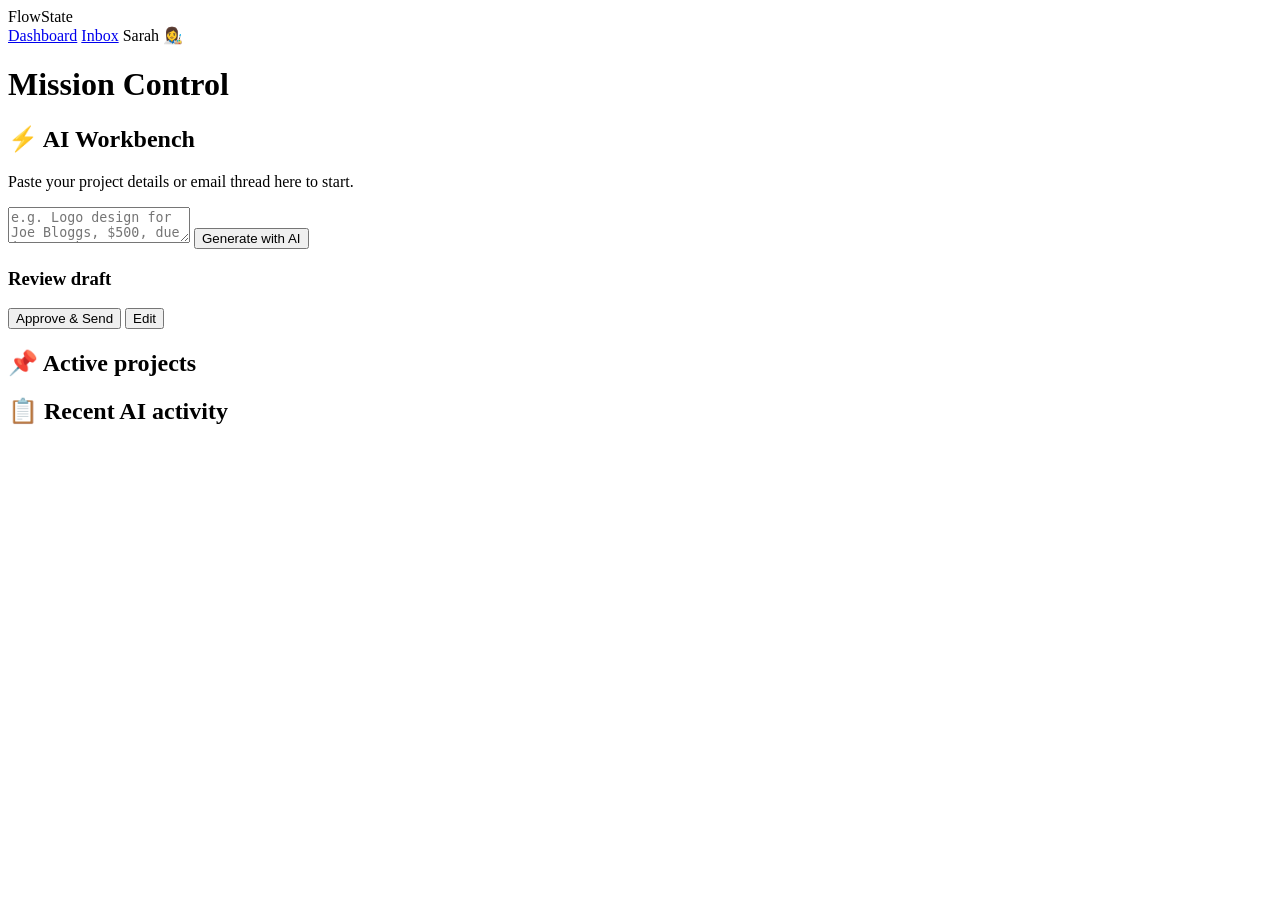
==== Index.html @ b731d650 "Create Index.html" ====
<!DOCTYPE html>
<html lang="en">
<head>
    <meta charset="UTF-8">
    <meta name="viewport" content="width=device-width, initial-scale=1.0">
    <title>FlowState · Dashboard</title>
    <link rel="stylesheet" href="style.css">
</head>
<body>
    <nav class="navbar">
        <div class="logo">FlowState</div>
        <div class="nav-links">
            <a href="index.html" class="active">Dashboard</a>
            <a href="inbox.html">Inbox</a>
            <span class="user">Sarah 👩‍🎨</span>
        </div>
    </nav>

    <main class="dashboard">
        <h1>Mission Control</h1>

        <!-- Two‑column layout -->
        <div class="dashboard-grid">
            <!-- Left: AI Workbench -->
            <section class="workbench">
                <h2>⚡ AI Workbench</h2>
                <p class="label">Paste your project details or email thread here to start.</p>
                <textarea id="projectInput" placeholder="e.g. Logo design for Joe Bloggs, $500, due in 2 weeks ..."></textarea>
                <button id="generateBtn" class="primary">Generate with AI</button>

                <!-- Review Card (hidden until AI responds) -->
                <div id="reviewCard" class="review-card hidden">
                    <h3>Review draft</h3>
                    <div id="extractedData"></div>
                    <div class="card-actions">
                        <button id="approveBtn" class="secondary">Approve & Send</button>
                        <button id="editBtn">Edit</button>
                    </div>
                </div>
            </section>

            <!-- Right: Active Projects -->
            <section class="active-projects">
                <h2>📌 Active projects</h2>
                <div id="projectList" class="project-list">
                    <!-- Populated by JS -->
                </div>
            </section>
        </div>

        <!-- Recent Activity Feed -->
        <section class="activity">
            <h2>📋 Recent AI activity</h2>
            <ul id="activityFeed">
                <!-- Populated by JS -->
            </ul>
        </section>
    </main>

    <script src="app.js"></script>
</body>
</html>
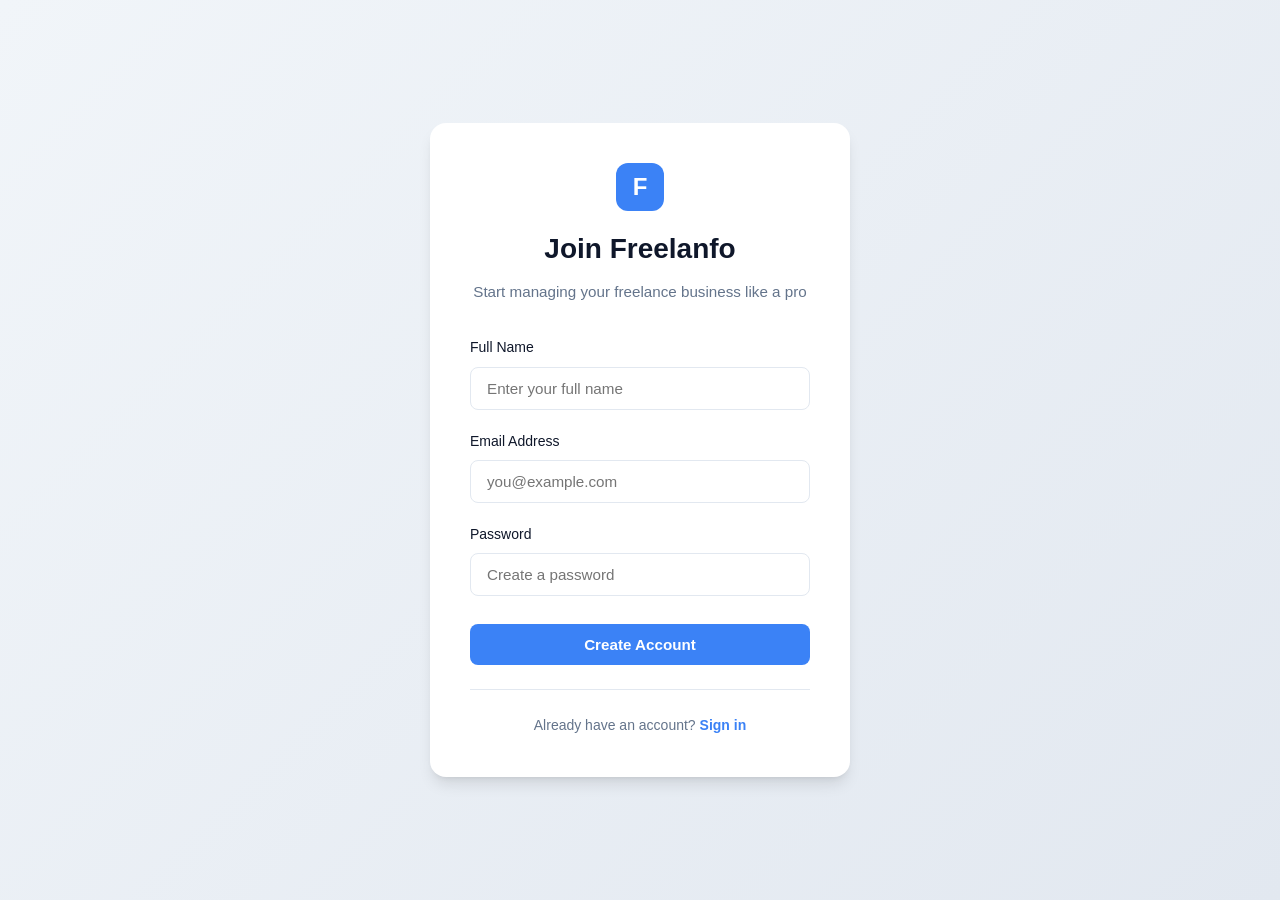
==== commit 54f2dd6c: "Rename freelanfo.html to Index.html" ====
--- a/Index.html
+++ b/Index.html
@@ -3,60 +3,1558 @@
 <head>
     <meta charset="UTF-8">
     <meta name="viewport" content="width=device-width, initial-scale=1.0">
-    <title>FlowState · Dashboard</title>
-    <link rel="stylesheet" href="style.css">
+    <title>Freelanfo - All-in-One Freelance Management Platform</title>
+    <style>
+        * {
+            margin: 0;
+            padding: 0;
+            box-sizing: border-box;
+        }
+
+        :root {
+            --primary: #0f172a;
+            --primary-light: #1e293b;
+            --accent: #3b82f6;
+            --accent-hover: #2563eb;
+            --success: #10b981;
+            --warning: #f59e0b;
+            --danger: #ef4444;
+            --bg: #f8fafc;
+            --surface: #ffffff;
+            --text: #0f172a;
+            --text-muted: #64748b;
+            --border: #e2e8f0;
+            --shadow: 0 1px 3px 0 rgb(0 0 0 / 0.1), 0 1px 2px -1px rgb(0 0 0 / 0.1);
+            --shadow-lg: 0 10px 15px -3px rgb(0 0 0 / 0.1), 0 4px 6px -4px rgb(0 0 0 / 0.1);
+        }
+
+        body {
+            font-family: -apple-system, BlinkMacSystemFont, 'Segoe UI', Roboto, 'Helvetica Neue', Arial, sans-serif;
+            background: var(--bg);
+            color: var(--text);
+            line-height: 1.6;
+            overflow-x: hidden;
+        }
+
+        /* Auth Screens */
+        .auth-container {
+            min-height: 100vh;
+            display: flex;
+            align-items: center;
+            justify-content: center;
+            background: linear-gradient(135deg, #f1f5f9 0%, #e2e8f0 100%);
+            padding: 1rem;
+        }
+
+        .auth-box {
+            background: var(--surface);
+            padding: 2.5rem;
+            border-radius: 16px;
+            box-shadow: var(--shadow-lg);
+            width: 100%;
+            max-width: 420px;
+            animation: slideUp 0.5s ease;
+        }
+
+        @keyframes slideUp {
+            from {
+                opacity: 0;
+                transform: translateY(20px);
+            }
+            to {
+                opacity: 1;
+                transform: translateY(0);
+            }
+        }
+
+        .auth-logo {
+            text-align: center;
+            margin-bottom: 2rem;
+        }
+
+        .auth-logo .logo-icon {
+            width: 48px;
+            height: 48px;
+            background: var(--accent);
+            border-radius: 12px;
+            display: inline-flex;
+            align-items: center;
+            justify-content: center;
+            color: white;
+            font-weight: bold;
+            font-size: 1.5rem;
+            margin-bottom: 1rem;
+        }
+
+        .auth-logo h1 {
+            font-size: 1.75rem;
+            color: var(--primary);
+            margin-bottom: 0.5rem;
+        }
+
+        .auth-logo p {
+            color: var(--text-muted);
+            font-size: 0.95rem;
+        }
+
+        .form-group {
+            margin-bottom: 1.25rem;
+        }
+
+        .form-label {
+            display: block;
+            margin-bottom: 0.5rem;
+            font-weight: 500;
+            font-size: 0.875rem;
+            color: var(--text);
+        }
+
+        .form-input {
+            width: 100%;
+            padding: 0.75rem 1rem;
+            border: 1px solid var(--border);
+            border-radius: 8px;
+            font-size: 0.95rem;
+            transition: all 0.2s;
+            background: var(--surface);
+        }
+
+        .form-input:focus {
+            outline: none;
+            border-color: var(--accent);
+            box-shadow: 0 0 0 3px rgba(59, 130, 246, 0.1);
+        }
+
+        .btn {
+            padding: 0.75rem 1.5rem;
+            border-radius: 8px;
+            border: none;
+            font-weight: 600;
+            cursor: pointer;
+            transition: all 0.2s;
+            font-size: 0.95rem;
+            display: inline-flex;
+            align-items: center;
+            justify-content: center;
+            gap: 0.5rem;
+            width: 100%;
+        }
+
+        .btn-primary {
+            background: var(--accent);
+            color: white;
+        }
+
+        .btn-primary:hover {
+            background: var(--accent-hover);
+            transform: translateY(-1px);
+            box-shadow: var(--shadow-lg);
+        }
+
+        .btn-secondary {
+            background: transparent;
+            color: var(--text);
+            border: 1px solid var(--border);
+        }
+
+        .btn-secondary:hover {
+            background: var(--bg);
+        }
+
+        .auth-footer {
+            text-align: center;
+            margin-top: 1.5rem;
+            padding-top: 1.5rem;
+            border-top: 1px solid var(--border);
+            font-size: 0.875rem;
+            color: var(--text-muted);
+        }
+
+        .auth-footer a {
+            color: var(--accent);
+            text-decoration: none;
+            font-weight: 600;
+            cursor: pointer;
+        }
+
+        .auth-footer a:hover {
+            text-decoration: underline;
+        }
+
+        .error-message {
+            color: var(--danger);
+            font-size: 0.875rem;
+            margin-top: 0.5rem;
+            display: none;
+        }
+
+        .error-message.show {
+            display: block;
+        }
+
+        /* Navigation */
+        .navbar {
+            background: var(--surface);
+            border-bottom: 1px solid var(--border);
+            position: fixed;
+            top: 0;
+            width: 100%;
+            z-index: 1000;
+            padding: 0 1.5rem;
+            display: none;
+        }
+
+        .nav-container {
+            max-width: 1400px;
+            margin: 0 auto;
+            display: flex;
+            justify-content: space-between;
+            align-items: center;
+            height: 64px;
+        }
+
+        .logo {
+            font-size: 1.5rem;
+            font-weight: 700;
+            color: var(--primary);
+            display: flex;
+            align-items: center;
+            gap: 0.5rem;
+        }
+
+        .logo-icon {
+            width: 32px;
+            height: 32px;
+            background: var(--accent);
+            border-radius: 8px;
+            display: flex;
+            align-items: center;
+            justify-content: center;
+            color: white;
+            font-weight: bold;
+        }
+
+        .nav-links {
+            display: none;
+            gap: 2rem;
+            align-items: center;
+        }
+
+        .nav-links a {
+            text-decoration: none;
+            color: var(--text-muted);
+            font-weight: 500;
+            transition: color 0.2s;
+            font-size: 0.9rem;
+        }
+
+        .nav-links a:hover, .nav-links a.active {
+            color: var(--accent);
+        }
+
+        .nav-right {
+            display: flex;
+            align-items: center;
+            gap: 1rem;
+        }
+
+        .mobile-menu-btn {
+            display: block;
+            background: none;
+            border: none;
+            font-size: 1.5rem;
+            cursor: pointer;
+            color: var(--text);
+        }
+
+        /* Layout */
+        .app-container {
+            display: none;
+            margin-top: 64px;
+            min-height: calc(100vh - 64px);
+        }
+
+        /* Sidebar */
+        .sidebar {
+            width: 260px;
+            background: var(--surface);
+            border-right: 1px solid var(--border);
+            position: fixed;
+            height: calc(100vh - 64px);
+            overflow-y: auto;
+            transform: translateX(-100%);
+            transition: transform 0.3s;
+            z-index: 100;
+        }
+
+        .sidebar.open {
+            transform: translateX(0);
+        }
+
+        .sidebar-section {
+            padding: 1.5rem 1rem;
+            border-bottom: 1px solid var(--border);
+        }
+
+        .sidebar-title {
+            font-size: 0.75rem;
+            text-transform: uppercase;
+            letter-spacing: 0.05em;
+            color: var(--text-muted);
+            margin-bottom: 0.75rem;
+            font-weight: 600;
+        }
+
+        .nav-item {
+            display: flex;
+            align-items: center;
+            gap: 0.75rem;
+            padding: 0.625rem 0.75rem;
+            border-radius: 6px;
+            cursor: pointer;
+            transition: all 0.2s;
+            margin-bottom: 0.25rem;
+            color: var(--text-muted);
+            text-decoration: none;
+            font-size: 0.9rem;
+        }
+
+        .nav-item:hover, .nav-item.active {
+            background: var(--bg);
+            color: var(--accent);
+        }
+
+        .nav-item.active {
+            background: #eff6ff;
+            font-weight: 500;
+        }
+
+        .nav-icon {
+            width: 20px;
+            height: 20px;
+            opacity: 0.7;
+        }
+
+        .badge {
+            margin-left: auto;
+            background: var(--accent);
+            color: white;
+            font-size: 0.75rem;
+            padding: 0.125rem 0.5rem;
+            border-radius: 9999px;
+            font-weight: 600;
+        }
+
+        /* Main Content */
+        .main-content {
+            flex: 1;
+            margin-left: 0;
+            padding: 1.5rem;
+            max-width: 100%;
+        }
+
+        .page-header {
+            margin-bottom: 2rem;
+        }
+
+        .page-title {
+            font-size: 1.875rem;
+            font-weight: 700;
+            color: var(--primary);
+            margin-bottom: 0.5rem;
+        }
+
+        .page-subtitle {
+            color: var(--text-muted);
+        }
+
+        /* Stats Grid */
+        .stats-grid {
+            display: grid;
+            grid-template-columns: repeat(1, 1fr);
+            gap: 1rem;
+            margin-bottom: 2rem;
+        }
+
+        .stat-card {
+            background: var(--surface);
+            padding: 1.5rem;
+            border-radius: 12px;
+            border: 1px solid var(--border);
+            transition: transform 0.2s, box-shadow 0.2s;
+        }
+
+        .stat-card:hover {
+            transform: translateY(-2px);
+            box-shadow: var(--shadow-lg);
+        }
+
+        .stat-header {
+            display: flex;
+            justify-content: space-between;
+            align-items: start;
+            margin-bottom: 0.75rem;
+        }
+
+        .stat-label {
+            font-size: 0.875rem;
+            color: var(--text-muted);
+            font-weight: 500;
+        }
+
+        .stat-icon {
+            width: 40px;
+            height: 40px;
+            border-radius: 8px;
+            display: flex;
+            align-items: center;
+            justify-content: center;
+            font-size: 1.25rem;
+        }
+
+        .stat-icon.blue { background: #eff6ff; }
+        .stat-icon.green { background: #ecfdf5; }
+        .stat-icon.orange { background: #fff7ed; }
+        .stat-icon.red { background: #fef2f2; }
+
+        .stat-value {
+            font-size: 1.875rem;
+            font-weight: 700;
+            color: var(--primary);
+            margin-bottom: 0.25rem;
+        }
+
+        .stat-change {
+            font-size: 0.875rem;
+            color: var(--text-muted);
+        }
+
+        /* Content Grid */
+        .content-grid {
+            display: grid;
+            grid-template-columns: 1fr;
+            gap: 1.5rem;
+        }
+
+        .card {
+            background: var(--surface);
+            border-radius: 12px;
+            border: 1px solid var(--border);
+            overflow: hidden;
+        }
+
+        .card-header {
+            padding: 1.25rem;
+            border-bottom: 1px solid var(--border);
+            display: flex;
+            justify-content: space-between;
+            align-items: center;
+        }
+
+        .card-title {
+            font-weight: 600;
+            font-size: 1.125rem;
+        }
+
+        .card-body {
+            padding: 1.25rem;
+        }
+
+        .empty-state {
+            text-align: center;
+            padding: 3rem 1.5rem;
+            color: var(--text-muted);
+        }
+
+        .empty-state-icon {
+            font-size: 3rem;
+            margin-bottom: 1rem;
+            opacity: 0.5;
+        }
+
+        .empty-state h3 {
+            font-size: 1.125rem;
+            color: var(--text);
+            margin-bottom: 0.5rem;
+        }
+
+        /* Project Board */
+        .board {
+            display: flex;
+            gap: 1rem;
+            overflow-x: auto;
+            padding-bottom: 1rem;
+        }
+
+        .board-column {
+            min-width: 280px;
+            background: var(--bg);
+            border-radius: 8px;
+            padding: 1rem;
+        }
+
+        .board-header {
+            display: flex;
+            justify-content: space-between;
+            align-items: center;
+            margin-bottom: 1rem;
+            font-weight: 600;
+            font-size: 0.9rem;
+        }
+
+        .board-count {
+            background: var(--border);
+            padding: 0.125rem 0.5rem;
+            border-radius: 9999px;
+            font-size: 0.75rem;
+        }
+
+        .task-card {
+            background: var(--surface);
+            padding: 1rem;
+            border-radius: 6px;
+            border: 1px solid var(--border);
+            margin-bottom: 0.75rem;
+            cursor: pointer;
+            transition: all 0.2s;
+        }
+
+        .task-card:hover {
+            box-shadow: var(--shadow);
+            transform: translateY(-1px);
+        }
+
+        .task-title {
+            font-weight: 500;
+            margin-bottom: 0.5rem;
+            font-size: 0.9rem;
+        }
+
+        .task-meta {
+            display: flex;
+            justify-content: space-between;
+            align-items: center;
+            font-size: 0.75rem;
+            color: var(--text-muted);
+        }
+
+        .task-tag {
+            padding: 0.125rem 0.5rem;
+            border-radius: 4px;
+            font-size: 0.75rem;
+            font-weight: 500;
+        }
+
+        /* Time Tracker */
+        .timer-display {
+            text-align: center;
+            padding: 2rem;
+            background: var(--bg);
+            border-radius: 8px;
+            margin-bottom: 1.5rem;
+        }
+
+        .timer-time {
+            font-size: 3rem;
+            font-weight: 700;
+            font-variant-numeric: tabular-nums;
+            color: var(--primary);
+            font-family: 'Courier New', monospace;
+        }
+
+        .timer-controls {
+            display: flex;
+            gap: 1rem;
+            justify-content: center;
+            margin-top: 1rem;
+        }
+
+        .timer-btn {
+            width: 48px;
+            height: 48px;
+            border-radius: 50%;
+            border: none;
+            cursor: pointer;
+            display: flex;
+            align-items: center;
+            justify-content: center;
+            font-size: 1.25rem;
+            transition: all 0.2s;
+        }
+
+        .timer-btn.play {
+            background: var(--success);
+            color: white;
+        }
+
+        .timer-btn.pause {
+            background: var(--warning);
+            color: white;
+        }
+
+        .timer-btn.stop {
+            background: var(--danger);
+            color: white;
+        }
+
+        .timer-btn:hover {
+            transform: scale(1.1);
+        }
+
+        /* Modal */
+        .modal-overlay {
+            position: fixed;
+            top: 0;
+            left: 0;
+            right: 0;
+            bottom: 0;
+            background: rgba(0,0,0,0.5);
+            display: none;
+            align-items: center;
+            justify-content: center;
+            z-index: 2000;
+            padding: 1rem;
+        }
+
+        .modal-overlay.active {
+            display: flex;
+        }
+
+        .modal {
+            background: var(--surface);
+            border-radius: 12px;
+            width: 100%;
+            max-width: 500px;
+            max-height: 90vh;
+            overflow-y: auto;
+            animation: slideIn 0.3s;
+        }
+
+        @keyframes slideIn {
+            from {
+                opacity: 0;
+                transform: translateY(-20px);
+            }
+            to {
+                opacity: 1;
+                transform: translateY(0);
+            }
+        }
+
+        .modal-header {
+            padding: 1.5rem;
+            border-bottom: 1px solid var(--border);
+            display: flex;
+            justify-content: space-between;
+            align-items: center;
+        }
+
+        .modal-title {
+            font-size: 1.25rem;
+            font-weight: 600;
+        }
+
+        .modal-close {
+            background: none;
+            border: none;
+            font-size: 1.5rem;
+            cursor: pointer;
+            color: var(--text-muted);
+            width: 32px;
+            height: 32px;
+            display: flex;
+            align-items: center;
+            justify-content: center;
+            border-radius: 6px;
+        }
+
+        .modal-close:hover {
+            background: var(--bg);
+        }
+
+        .modal-body {
+            padding: 1.5rem;
+        }
+
+        .form-select {
+            width: 100%;
+            padding: 0.625rem;
+            border: 1px solid var(--border);
+            border-radius: 6px;
+            font-size: 0.9rem;
+            background: var(--surface);
+        }
+
+        /* User Profile Display */
+        .user-profile {
+            display: flex;
+            align-items: center;
+            gap: 0.75rem;
+            cursor: pointer;
+            padding: 0.5rem;
+            border-radius: 8px;
+            transition: background 0.2s;
+        }
+
+        .user-profile:hover {
+            background: var(--bg);
+        }
+
+        .user-avatar {
+            width: 32px;
+            height: 32px;
+            background: var(--accent);
+            border-radius: 50%;
+            display: flex;
+            align-items: center;
+            justify-content: center;
+            color: white;
+            font-weight: 600;
+            font-size: 0.875rem;
+        }
+
+        .user-info {
+            display: none;
+        }
+
+        .user-name {
+            font-weight: 600;
+            font-size: 0.875rem;
+        }
+
+        .user-email {
+            font-size: 0.75rem;
+            color: var(--text-muted);
+        }
+
+        /* Responsive */
+        @media (min-width: 768px) {
+            .nav-links {
+                display: flex;
+            }
+
+            .mobile-menu-btn {
+                display: none;
+            }
+
+            .sidebar {
+                transform: translateX(0);
+                position: relative;
+                height: auto;
+            }
+
+            .main-content {
+                margin-left: 0;
+            }
+
+            .stats-grid {
+                grid-template-columns: repeat(2, 1fr);
+            }
+
+            .content-grid {
+                grid-template-columns: repeat(2, 1fr);
+            }
+
+            .content-grid .card:first-child {
+                grid-column: 1 / -1;
+            }
+
+            .user-info {
+                display: block;
+            }
+        }
+
+        @media (min-width: 1024px) {
+            .sidebar {
+                position: fixed;
+                transform: translateX(0);
+            }
+
+            .main-content {
+                margin-left: 260px;
+            }
+
+            .stats-grid {
+                grid-template-columns: repeat(4, 1fr);
+            }
+
+            .content-grid {
+                grid-template-columns: 2fr 1fr;
+            }
+
+            .content-grid .card:first-child {
+                grid-column: span 2;
+            }
+        }
+
+        /* Utility Classes */
+        .hidden {
+            display: none !important;
+        }
+
+        /* Scrollbar */
+        ::-webkit-scrollbar {
+            width: 8px;
+            height: 8px;
+        }
+
+        ::-webkit-scrollbar-track {
+            background: var(--bg);
+        }
+
+        ::-webkit-scrollbar-thumb {
+            background: var(--border);
+            border-radius: 4px;
+        }
+
+        ::-webkit-scrollbar-thumb:hover {
+            background: var(--text-muted);
+        }
+    </style>
 </head>
 <body>
-    <nav class="navbar">
-        <div class="logo">FlowState</div>
-        <div class="nav-links">
-            <a href="index.html" class="active">Dashboard</a>
-            <a href="inbox.html">Inbox</a>
-            <span class="user">Sarah 👩‍🎨</span>
+
+    <!-- Sign Up Screen -->
+    <div class="auth-container" id="signupScreen">
+        <div class="auth-box">
+            <div class="auth-logo">
+                <div class="logo-icon">F</div>
+                <h1>Join Freelanfo</h1>
+                <p>Start managing your freelance business like a pro</p>
+            </div>
+
+            <form id="signupForm" onsubmit="handleSignup(event)">
+                <div class="form-group">
+                    <label class="form-label">Full Name</label>
+                    <input type="text" class="form-input" id="userName" placeholder="Enter your full name" required>
+                    <div class="error-message" id="nameError">Please enter your name</div>
+                </div>
+
+                <div class="form-group">
+                    <label class="form-label">Email Address</label>
+                    <input type="email" class="form-input" id="userEmail" placeholder="you@example.com" required>
+                    <div class="error-message" id="emailError">Please enter a valid email</div>
+                </div>
+
+                <div class="form-group">
+                    <label class="form-label">Password</label>
+                    <input type="password" class="form-input" id="userPassword" placeholder="Create a password" required minlength="6">
+                    <div class="error-message" id="passwordError">Password must be at least 6 characters</div>
+                </div>
+
+                <button type="submit" class="btn btn-primary" style="margin-top: 0.5rem;">
+                    Create Account
+                </button>
+            </form>
+
+            <div class="auth-footer">
+                Already have an account? <a onclick="showLogin()">Sign in</a>
+            </div>
+        </div>
+    </div>
+
+    <!-- Login Screen -->
+    <div class="auth-container hidden" id="loginScreen">
+        <div class="auth-box">
+            <div class="auth-logo">
+                <div class="logo-icon">F</div>
+                <h1>Welcome Back</h1>
+                <p>Sign in to continue to Freelanfo</p>
+            </div>
+
+            <form id="loginForm" onsubmit="handleLogin(event)">
+                <div class="form-group">
+                    <label class="form-label">Email Address</label>
+                    <input type="email" class="form-input" id="loginEmail" placeholder="you@example.com" required>
+                </div>
+
+                <div class="form-group">
+                    <label class="form-label">Password</label>
+                    <input type="password" class="form-input" id="loginPassword" placeholder="Enter your password" required>
+                </div>
+
+                <button type="submit" class="btn btn-primary" style="margin-top: 0.5rem;">
+                    Sign In
+                </button>
+            </form>
+
+            <div class="auth-footer">
+                Don't have an account? <a onclick="showSignup()">Create one</a>
+            </div>
+        </div>
+    </div>
+
+    <!-- Navigation (Hidden until logged in) -->
+    <nav class="navbar" id="navbar">
+        <div class="nav-container">
+            <div style="display: flex; align-items: center; gap: 1rem;">
+                <button class="mobile-menu-btn" onclick="toggleSidebar()">☰</button>
+                <div class="logo">
+                    <div class="logo-icon">F</div>
+                    <span>Freelanfo</span>
+                </div>
+            </div>
+            
+            <div class="nav-links">
+                <a href="#" class="active" onclick="showDashboard()">Dashboard</a>
+                <a href="#" onclick="showProjects()">Projects</a>
+                <a href="#" onclick="showClients()">Clients</a>
+                <a href="#" onclick="showFinance()">Finance</a>
+            </div>
+
+            <div class="nav-right">
+                <button class="btn btn-secondary" onclick="openModal('newProjectModal')" style="width: auto;">+ New Project</button>
+                <div class="user-profile" onclick="toggleUserMenu()">
+                    <div class="user-avatar" id="navAvatar">U</div>
+                    <div class="user-info">
+                        <div class="user-name" id="navUserName">User</div>
+                        <div class="user-email" id="navUserEmail">user@example.com</div>
+                    </div>
+                </div>
+            </div>
         </div>
     </nav>
 
-    <main class="dashboard">
-        <h1>Mission Control</h1>
-
-        <!-- Two‑column layout -->
-        <div class="dashboard-grid">
-            <!-- Left: AI Workbench -->
-            <section class="workbench">
-                <h2>⚡ AI Workbench</h2>
-                <p class="label">Paste your project details or email thread here to start.</p>
-                <textarea id="projectInput" placeholder="e.g. Logo design for Joe Bloggs, $500, due in 2 weeks ..."></textarea>
-                <button id="generateBtn" class="primary">Generate with AI</button>
-
-                <!-- Review Card (hidden until AI responds) -->
-                <div id="reviewCard" class="review-card hidden">
-                    <h3>Review draft</h3>
-                    <div id="extractedData"></div>
-                    <div class="card-actions">
-                        <button id="approveBtn" class="secondary">Approve & Send</button>
-                        <button id="editBtn">Edit</button>
-                    </div>
-                </div>
-            </section>
-
-            <!-- Right: Active Projects -->
-            <section class="active-projects">
-                <h2>📌 Active projects</h2>
-                <div id="projectList" class="project-list">
-                    <!-- Populated by JS -->
-                </div>
-            </section>
+    <!-- Main App Container (Hidden until logged in) -->
+    <div class="app-container" id="appContainer">
+        <!-- Sidebar -->
+        <aside class="sidebar" id="sidebar">
+            <div class="sidebar-section">
+                <div class="sidebar-title">Main</div>
+                <a href="#" class="nav-item active" onclick="setActive(this); showDashboard();">
+                    <svg class="nav-icon" fill="none" stroke="currentColor" viewBox="0 0 24 24"><path stroke-linecap="round" stroke-linejoin="round" stroke-width="2" d="M4 6a2 2 0 012-2h2a2 2 0 012 2v2a2 2 0 01-2 2H6a2 2 0 01-2-2V6zM14 6a2 2 0 012-2h2a2 2 0 012 2v2a2 2 0 01-2 2h-2a2 2 0 01-2-2V6zM4 16a2 2 0 012-2h2a2 2 0 012 2v2a2 2 0 01-2 2H6a2 2 0 01-2-2v-2zM14 16a2 2 0 012-2h2a2 2 0 012 2v2a2 2 0 01-2 2h-2a2 2 0 01-2-2v-2z"></path></svg>
+                    Dashboard
+                </a>
+                <a href="#" class="nav-item" onclick="setActive(this); showTasks();">
+                    <svg class="nav-icon" fill="none" stroke="currentColor" viewBox="0 0 24 24"><path stroke-linecap="round" stroke-linejoin="round" stroke-width="2" d="M9 5H7a2 2 0 00-2 2v12a2 2 0 002 2h10a2 2 0 002-2V7a2 2 0 00-2-2h-2M9 5a2 2 0 002 2h2a2 2 0 002-2M9 5a2 2 0 012-2h2a2 2 0 012 2m-3 7h3m-3 4h3m-6-4h.01M9 16h.01"></path></svg>
+                    My Tasks
+                    <span class="badge" id="taskBadge">0</span>
+                </a>
+                <a href="#" class="nav-item" onclick="setActive(this); showTimeTracker();">
+                    <svg class="nav-icon" fill="none" stroke="currentColor" viewBox="0 0 24 24"><path stroke-linecap="round" stroke-linejoin="round" stroke-width="2" d="M12 8v4l3 3m6-3a9 9 0 11-18 0 9 9 0 0118 0z"></path></svg>
+                    Time Tracker
+                </a>
+            </div>
+
+            <div class="sidebar-section">
+                <div class="sidebar-title">Work</div>
+                <a href="#" class="nav-item" onclick="setActive(this); showProjects();">
+                    <svg class="nav-icon" fill="none" stroke="currentColor" viewBox="0 0 24 24"><path stroke-linecap="round" stroke-linejoin="round" stroke-width="2" d="M3 7v10a2 2 0 002 2h14a2 2 0 002-2V9a2 2 0 00-2-2h-6l-2-2H5a2 2 0 00-2 2z"></path></svg>
+                    Projects
+                </a>
+                <a href="#" class="nav-item" onclick="setActive(this); showClients();">
+                    <svg class="nav-icon" fill="none" stroke="currentColor" viewBox="0 0 24 24"><path stroke-linecap="round" stroke-linejoin="round" stroke-width="2" d="M17 20h5v-2a3 3 0 00-5.356-1.857M17 20H7m10 0v-2c0-.656-.126-1.283-.356-1.857M7 20H2v-2a3 3 0 015.356-1.857M7 20v-2c0-.656.126-1.283.356-1.857m0 0a5.002 5.002 0 019.288 0M15 7a3 3 0 11-6 0 3 3 0 016 0zm6 3a2 2 0 11-4 0 2 2 0 014 0zM7 10a2 2 0 11-4 0 2 2 0 014 0z"></path></svg>
+                    Clients
+                </a>
+                <a href="#" class="nav-item" onclick="setActive(this); showProposals();">
+                    <svg class="nav-icon" fill="none" stroke="currentColor" viewBox="0 0 24 24"><path stroke-linecap="round" stroke-linejoin="round" stroke-width="2" d="M9 12h6m-6 4h6m2 5H7a2 2 0 01-2-2V5a2 2 0 012-2h5.586a1 1 0 01.707.293l5.414 5.414a1 1 0 01.293.707V19a2 2 0 01-2 2z"></path></svg>
+                    Proposals
+                </a>
+            </div>
+
+            <div class="sidebar-section">
+                <div class="sidebar-title">Finance</div>
+                <a href="#" class="nav-item" onclick="setActive(this); showInvoices();">
+                    <svg class="nav-icon" fill="none" stroke="currentColor" viewBox="0 0 24 24"><path stroke-linecap="round" stroke-linejoin="round" stroke-width="2" d="M9 7h6m0 10v-3m-3 3h.01M9 17h.01M9 14h.01M12 14h.01M15 11h.01M12 11h.01M9 11h.01M7 21h10a2 2 0 002-2V5a2 2 0 00-2-2H7a2 2 0 00-2 2v14a2 2 0 002 2z"></path></svg>
+                    Invoices
+                    <span class="badge" style="background: var(--warning);">0</span>
+                </a>
+                <a href="#" class="nav-item" onclick="setActive(this); showReports();">
+                    <svg class="nav-icon" fill="none" stroke="currentColor" viewBox="0 0 24 24"><path stroke-linecap="round" stroke-linejoin="round" stroke-width="2" d="M13 7h8m0 0v8m0-8l-8 8-4-4-6 6"></path></svg>
+                    Reports
+                </a>
+            </div>
+
+            <div class="sidebar-section">
+                <div class="sidebar-title">Account</div>
+                <a href="#" class="nav-item" onclick="handleLogout()">
+                    <svg class="nav-icon" fill="none" stroke="currentColor" viewBox="0 0 24 24"><path stroke-linecap="round" stroke-linejoin="round" stroke-width="2" d="M17 16l4-4m0 0l-4-4m4 4H7m6 4v1a3 3 0 01-3 3H6a3 3 0 01-3-3V7a3 3 0 013-3h4a3 3 0 013 3v1"></path></svg>
+                    Logout
+                </a>
+            </div>
+        </aside>
+
+        <!-- Main Content -->
+        <main class="main-content" id="mainContent">
+            <!-- Dynamic content loaded here -->
+        </main>
+    </div>
+
+    <!-- New Project Modal -->
+    <div class="modal-overlay" id="newProjectModal">
+        <div class="modal">
+            <div class="modal-header">
+                <h2 class="modal-title">Create New Project</h2>
+                <button class="modal-close" onclick="closeModal('newProjectModal')">&times;</button>
+            </div>
+            <div class="modal-body">
+                <form onsubmit="createProject(event)">
+                    <div class="form-group">
+                        <label class="form-label">Project Name</label>
+                        <input type="text" class="form-input" id="projectName" placeholder="e.g., Website Redesign" required>
+                    </div>
+                    <div class="form-group">
+                        <label class="form-label">Client</label>
+                        <select class="form-select" id="projectClient">
+                            <option value="">Select client...</option>
+                        </select>
+                    </div>
+                    <div class="form-group">
+                        <label class="form-label">Budget ($)</label>
+                        <input type="number" class="form-input" id="projectBudget" placeholder="0.00">
+                    </div>
+                    <div class="form-group">
+                        <label class="form-label">Due Date</label>
+                        <input type="date" class="form-input" id="projectDueDate">
+                    </div>
+                    <button type="submit" class="btn btn-primary">Create Project</button>
+                </form>
+            </div>
         </div>
-
-        <!-- Recent Activity Feed -->
-        <section class="activity">
-            <h2>📋 Recent AI activity</h2>
-            <ul id="activityFeed">
-                <!-- Populated by JS -->
-            </ul>
-        </section>
-    </main>
-
-    <script src="app.js"></script>
+    </div>
+
+    <!-- New Task Modal -->
+    <div class="modal-overlay" id="newTaskModal">
+        <div class="modal">
+            <div class="modal-header">
+                <h2 class="modal-title">Add New Task</h2>
+                <button class="modal-close" onclick="closeModal('newTaskModal')">&times;</button>
+            </div>
+            <div class="modal-body">
+                <form onsubmit="createTask(event)">
+                    <div class="form-group">
+                        <label class="form-label">Task Title</label>
+                        <input type="text" class="form-input" id="taskTitle" placeholder="What needs to be done?" required>
+                    </div>
+                    <div class="form-group">
+                        <label class="form-label">Project</label>
+                        <select class="form-select" id="taskProject">
+                            <option value="">Select project...</option>
+                        </select>
+                    </div>
+                    <div class="form-group">
+                        <label class="form-label">Priority</label>
+                        <select class="form-select" id="taskPriority">
+                            <option value="low">Low</option>
+                            <option value="medium" selected>Medium</option>
+                            <option value="high">High</option>
+                        </select>
+                    </div>
+                    <button type="submit" class="btn btn-primary">Add Task</button>
+                </form>
+            </div>
+        </div>
+    </div>
+
+    <script>
+        // App State
+        let currentUser = null;
+        let projects = [];
+        let tasks = [];
+        let clients = [];
+        let invoices = [];
+        let timeEntries = [];
+
+        // Auth Functions
+        function handleSignup(e) {
+            e.preventDefault();
+            
+            const name = document.getElementById('userName').value.trim();
+            const email = document.getElementById('userEmail').value.trim();
+            const password = document.getElementById('userPassword').value;
+
+            // Validation
+            if (!name || !email || !password) return;
+
+            // Create user
+            currentUser = {
+                name: name,
+                email: email,
+                initials: name.split(' ').map(n => n[0]).join('').toUpperCase().slice(0, 2)
+            };
+
+            // Store in localStorage (simulated)
+            localStorage.setItem('freelanfo_user', JSON.stringify(currentUser));
+
+            // Show app
+            showApp();
+        }
+
+        function handleLogin(e) {
+            e.preventDefault();
+            // For demo, just create a user from login email
+            const email = document.getElementById('loginEmail').value;
+            const name = email.split('@')[0];
+            
+            currentUser = {
+                name: name.charAt(0).toUpperCase() + name.slice(1),
+                email: email,
+                initials: name.substring(0, 2).toUpperCase()
+            };
+            
+            localStorage.setItem('freelanfo_user', JSON.stringify(currentUser));
+            showApp();
+        }
+
+        function handleLogout() {
+            currentUser = null;
+            localStorage.removeItem('freelanfo_user');
+            location.reload();
+        }
+
+        function showSignup() {
+            document.getElementById('signupScreen').classList.remove('hidden');
+            document.getElementById('loginScreen').classList.add('hidden');
+        }
+
+        function showLogin() {
+            document.getElementById('signupScreen').classList.add('hidden');
+            document.getElementById('loginScreen').classList.remove('hidden');
+        }
+
+        function showApp() {
+            // Hide auth screens
+            document.getElementById('signupScreen').classList.add('hidden');
+            document.getElementById('loginScreen').classList.add('hidden');
+            
+            // Show app
+            document.getElementById('navbar').style.display = 'block';
+            document.getElementById('appContainer').style.display = 'flex';
+            
+            // Update user info in nav
+            document.getElementById('navUserName').textContent = currentUser.name;
+            document.getElementById('navUserEmail').textContent = currentUser.email;
+            document.getElementById('navAvatar').textContent = currentUser.initials;
+            
+            // Load dashboard
+            showDashboard();
+        }
+
+        // Check for existing session
+        window.onload = function() {
+            const saved = localStorage.getItem('freelanfo_user');
+            if (saved) {
+                currentUser = JSON.parse(saved);
+                showApp();
+            }
+        };
+
+        // Navigation Functions
+        function toggleSidebar() {
+            document.getElementById('sidebar').classList.toggle('open');
+        }
+
+        function setActive(element) {
+            document.querySelectorAll('.nav-item').forEach(item => {
+                item.classList.remove('active');
+            });
+            element.classList.add('active');
+            
+            if (window.innerWidth < 1024) {
+                document.getElementById('sidebar').classList.remove('open');
+            }
+        }
+
+        // View Functions
+        function showDashboard() {
+            const html = `
+                <div class="page-header">
+                    <h1 class="page-title">Welcome, ${currentUser.name.split(' ')[0]}!</h1>
+                    <p class="page-subtitle">Here's your freelance business overview.</p>
+                </div>
+
+                <div class="stats-grid">
+                    <div class="stat-card">
+                        <div class="stat-header">
+                            <div>
+                                <div class="stat-label">Total Earnings</div>
+                                <div class="stat-value">$0.00</div>
+                                <div class="stat-change">No invoices yet</div>
+                            </div>
+                            <div class="stat-icon blue">💰</div>
+                        </div>
+                    </div>
+
+                    <div class="stat-card">
+                        <div class="stat-header">
+                            <div>
+                                <div class="stat-label">Active Projects</div>
+                                <div class="stat-value">${projects.length}</div>
+                                <div class="stat-change">${projects.length > 0 ? 'In progress' : 'No projects yet'}</div>
+                            </div>
+                            <div class="stat-icon green">📁</div>
+                        </div>
+                    </div>
+
+                    <div class="stat-card">
+                        <div class="stat-header">
+                            <div>
+                                <div class="stat-label">Hours Tracked</div>
+                                <div class="stat-value">0h</div>
+                                <div class="stat-change">Start tracking time</div>
+                            </div>
+                            <div class="stat-icon orange">⏱️</div>
+                        </div>
+                    </div>
+
+                    <div class="stat-card">
+                        <div class="stat-header">
+                            <div>
+                                <div class="stat-label">Outstanding</div>
+                                <div class="stat-value">$0.00</div>
+                                <div class="stat-change">No pending invoices</div>
+                            </div>
+                            <div class="stat-icon red">⚠️</div>
+                        </div>
+                    </div>
+                </div>
+
+                <div class="content-grid">
+                    <div class="card">
+                        <div class="card-header">
+                            <h3 class="card-title">Project Board</h3>
+                            <button class="btn btn-secondary" style="padding: 0.375rem 0.75rem; font-size: 0.8rem; width: auto;" onclick="openModal('newProjectModal')">+ New Project</button>
+                        </div>
+                        <div class="card-body">
+                            ${projects.length === 0 ? `
+                                <div class="empty-state">
+                                    <div class="empty-state-icon">📋</div>
+                                    <h3>No projects yet</h3>
+                                    <p>Create your first project to get started</p>
+                                </div>
+                            ` : `
+                                <div class="board">
+                                    <div class="board-column">
+                                        <div class="board-header">
+                                            <span>To Do</span>
+                                            <span class="board-count">0</span>
+                                        </div>
+                                        <button class="btn btn-secondary" style="width: 100%; margin-bottom: 0.75rem;" onclick="openModal('newTaskModal')">+ Add Task</button>
+                                    </div>
+                                    <div class="board-column">
+                                        <div class="board-header">
+                                            <span>In Progress</span>
+                                            <span class="board-count">0</span>
+                                        </div>
+                                    </div>
+                                    <div class="board-column">
+                                        <div class="board-header">
+                                            <span>Done</span>
+                                            <span class="board-count">0</span>
+                                        </div>
+                                    </div>
+                                </div>
+                            `}
+                        </div>
+                    </div>
+
+                    <div class="card">
+                        <div class="card-header">
+                            <h3 class="card-title">Quick Actions</h3>
+                        </div>
+                        <div class="card-body">
+                            <div style="display: flex; flex-direction: column; gap: 0.75rem;">
+                                <button class="btn btn-secondary" onclick="openModal('newProjectModal')" style="justify-content: flex-start;">
+                                    <span>📁</span> Create New Project
+                                </button>
+                                <button class="btn btn-secondary" onclick="showTimeTracker()" style="justify-content: flex-start;">
+                                    <span>⏱️</span> Start Time Tracker
+                                </button>
+                                <button class="btn btn-secondary" onclick="showClients()" style="justify-content: flex-start;">
+                                    <span>👥</span> Add Client
+                                </button>
+                                <button class="btn btn-secondary" onclick="showInvoices()" style="justify-content: flex-start;">
+                                    <span>💰</span> Create Invoice
+                                </button>
+                            </div>
+                        </div>
+                    </div>
+
+                    <div class="card">
+                        <div class="card-header">
+                            <h3 class="card-title">Recent Activity</h3>
+                        </div>
+                        <div class="card-body">
+                            <div class="empty-state" style="padding: 2rem;">
+                                <div class="empty-state-icon">📊</div>
+                                <h3>No activity yet</h3>
+                                <p>Your recent activity will appear here</p>
+                            </div>
+                        </div>
+                    </div>
+                </div>
+            `;
+            document.getElementById('mainContent').innerHTML = html;
+        }
+
+        function showProjects() {
+            const html = `
+                <div class="page-header">
+                    <h1 class="page-title">Projects</h1>
+                    <p class="page-subtitle">Manage your client projects</p>
+                </div>
+                <div class="card">
+                    <div class="card-header">
+                        <h3 class="card-title">All Projects</h3>
+                        <button class="btn btn-primary" style="width: auto;" onclick="openModal('newProjectModal')">+ New Project</button>
+                    </div>
+                    <div class="card-body">
+                        ${projects.length === 0 ? `
+                            <div class="empty-state">
+                                <div class="empty-state-icon">📁</div>
+                                <h3>No projects yet</h3>
+                                <p>Create your first project to get started</p>
+                                <button class="btn btn-primary" style="margin-top: 1rem;" onclick="openModal('newProjectModal')">Create Project</button>
+                            </div>
+                        ` : `
+                            <div style="display: grid; gap: 1rem;">
+                                ${projects.map(p => `
+                                    <div style="padding: 1rem; border: 1px solid var(--border); border-radius: 8px;">
+                                        <div style="display: flex; justify-content: space-between; align-items: start;">
+                                            <div>
+                                                <h4 style="margin-bottom: 0.25rem;">${p.name}</h4>
+                                                <p style="font-size: 0.875rem; color: var(--text-muted);">${p.client || 'No client'}</p>
+                                            </div>
+                                            <span style="padding: 0.25rem 0.75rem; background: var(--bg); border-radius: 9999px; font-size: 0.75rem;">Active</span>
+                                        </div>
+                                    </div>
+                                `).join('')}
+                            </div>
+                        `}
+                    </div>
+                </div>
+            `;
+            document.getElementById('mainContent').innerHTML = html;
+        }
+
+        function showClients() {
+            const html = `
+                <div class="page-header">
+                    <h1 class="page-title">Clients</h1>
+                    <p class="page-subtitle">Manage your client relationships</p>
+                </div>
+                <div class="card">
+                    <div class="card-header">
+                        <h3 class="card-title">Client List</h3>
+                        <button class="btn btn-primary" style="width: auto;" onclick="openModal('newClientModal')">+ Add Client</button>
+                    </div>
+                    <div class="card-body">
+                        <div class="empty-state">
+                            <div class="empty-state-icon">👥</div>
+                            <h3>No clients yet</h3>
+                            <p>Add your first client to get started</p>
+                        </div>
+                    </div>
+                </div>
+            `;
+            document.getElementById('mainContent').innerHTML = html;
+        }
+
+        function showTimeTracker() {
+            const html = `
+                <div class="page-header">
+                    <h1 class="page-title">Time Tracker</h1>
+                    <p class="page-subtitle">Track time for your projects</p>
+                </div>
+                <div class="card">
+                    <div class="card-body">
+                        <div class="timer-display">
+                            <div class="timer-time" id="timerDisplay">00:00:00</div>
+                            <div style="color: var(--text-muted); font-size: 0.875rem; margin-top: 0.5rem;">
+                                ${projects.length > 0 ? 'Ready to track' : 'Create a project first'}
+                            </div>
+                        </div>
+                        
+                        <div class="timer-controls">
+                            <button class="timer-btn play" id="startBtn" onclick="startTimer()" ${projects.length === 0 ? 'disabled style="opacity: 0.5;"' : ''}>▶</button>
+                            <button class="timer-btn pause hidden" id="pauseBtn" onclick="pauseTimer()">⏸</button>
+                            <button class="timer-btn stop" onclick="stopTimer()" ${projects.length === 0 ? 'disabled style="opacity: 0.5;"' : ''}>⏹</button>
+                        </div>
+
+                        <div style="margin-top: 2rem; border-top: 1px solid var(--border); padding-top: 1.5rem;">
+                            <h4 style="margin-bottom: 1rem;">Today's Sessions</h4>
+                            <p style="color: var(--text-muted); text-align: center; padding: 2rem;">No sessions recorded today</p>
+                        </div>
+                    </div>
+                </div>
+            `;
+            document.getElementById('mainContent').innerHTML = html;
+        }
+
+        function showInvoices() {
+            const html = `
+                <div class="page-header">
+                    <h1 class="page-title">Invoices</h1>
+                    <p class="page-subtitle">Manage your billing</p>
+                </div>
+                <div class="card">
+                    <div class="card-header">
+                        <h3 class="card-title">All Invoices</h3>
+                        <button class="btn btn-primary" style="width: auto;">+ Create Invoice</button>
+                    </div>
+                    <div class="card-body">
+                        <div class="empty-state">
+                            <div class="empty-state-icon">💰</div>
+                            <h3>No invoices yet</h3>
+                            <p>Create your first invoice to get paid</p>
+                        </div>
+                    </div>
+                </div>
+            `;
+            document.getElementById('mainContent').innerHTML = html;
+        }
+
+        function showTasks() {
+            showDashboard();
+            // Would show task list view
+        }
+
+        function showProposals() {
+            showDashboard();
+        }
+
+        function showReports() {
+            showDashboard();
+        }
+
+        function showFinance() {
+            showInvoices();
+        }
+
+        // Modal Functions
+        function openModal(modalId) {
+            document.getElementById(modalId).classList.add('active');
+            document.body.style.overflow = 'hidden';
+            
+            // Populate selects if needed
+            if (modalId === 'newTaskModal') {
+                const select = document.getElementById('taskProject');
+                select.innerHTML = '<option value="">Select project...</option>' + 
+                    projects.map(p => `<option value="${p.name}">${p.name}</option>`).join('');
+            }
+        }
+
+        function closeModal(modalId) {
+            document.getElementById(modalId).classList.remove('active');
+            document.body.style.overflow = '';
+        }
+
+        // Data Functions
+        function createProject(e) {
+            e.preventDefault();
+            
+            const project = {
+                name: document.getElementById('projectName').value,
+                client: document.getElementById('projectClient').value,
+                budget: document.getElementById('projectBudget').value,
+                dueDate: document.getElementById('projectDueDate').value,
+                createdAt: new Date()
+            };
+            
+            projects.push(project);
+            closeModal('newProjectModal');
+            e.target.reset();
+            
+            // Refresh view
+            showDashboard();
+        }
+
+        function createTask(e) {
+            e.preventDefault();
+            
+            const task = {
+                title: document.getElementById('taskTitle').value,
+                project: document.getElementById('taskProject').value,
+                priority: document.getElementById('taskPriority').value,
+                status: 'todo',
+                createdAt: new Date()
+            };
+            
+            tasks.push(task);
+            closeModal('newTaskModal');
+            e.target.reset();
+            
+            // Update badge
+            document.getElementById('taskBadge').textContent = tasks.length;
+            
+            showDashboard();
+        }
+
+        // Timer Functions
+        let timerInterval;
+        let seconds = 0;
+        let isRunning = false;
+
+        function updateDisplay() {
+            const hrs = Math.floor(seconds / 3600);
+            const mins = Math.floor((seconds % 3600) / 60);
+            const secs = seconds % 60;
+            const display = document.getElementById('timerDisplay');
+            if (display) {
+                display.textContent = 
+                    `${hrs.toString().padStart(2, '0')}:${mins.toString().padStart(2, '0')}:${secs.toString().padStart(2, '0')}`;
+            }
+        }
+
+        function startTimer() {
+            if (!isRunning) {
+                isRunning = true;
+                const startBtn = document.getElementById('startBtn');
+                const pauseBtn = document.getElementById('pauseBtn');
+                if (startBtn) startBtn.classList.add('hidden');
+                if (pauseBtn) pauseBtn.classList.remove('hidden');
+                
+                timerInterval = setInterval(() => {
+                    seconds++;
+                    updateDisplay();
+                }, 1000);
+            }
+        }
+
+        function pauseTimer() {
+            isRunning = false;
+            clearInterval(timerInterval);
+            const startBtn = document.getElementById('startBtn');
+            const pauseBtn = document.getElementById('pauseBtn');
+            if (startBtn) startBtn.classList.remove('hidden');
+            if (pauseBtn) pauseBtn.classList.add('hidden');
+        }
+
+        function stopTimer() {
+            pauseTimer();
+            seconds = 0;
+            updateDisplay();
+        }
+
+        // Close modal when clicking overlay
+        document.querySelectorAll('.modal-overlay').forEach(overlay => {
+            overlay.addEventListener('click', (e) => {
+                if (e.target === overlay) {
+                    overlay.classList.remove('active');
+                    document.body.style.overflow = '';
+                }
+            });
+        });
+
+        // Close sidebar when clicking outside on mobile
+        document.addEventListener('click', (e) => {
+            const sidebar = document.getElementById('sidebar');
+            const menuBtn = document.querySelector('.mobile-menu-btn');
+            
+            if (window.innerWidth < 1024 && 
+                sidebar.classList.contains('open') &&
+                !sidebar.contains(e.target) && 
+                !menuBtn.contains(e.target)) {
+                sidebar.classList.remove('open');
+            }
+        });
+
+        function toggleUserMenu() {
+            // Could show dropdown with profile/logout
+            if (confirm('Logout?')) {
+                handleLogout();
+            }
+        }
+    </script>
 </body>
 </html>
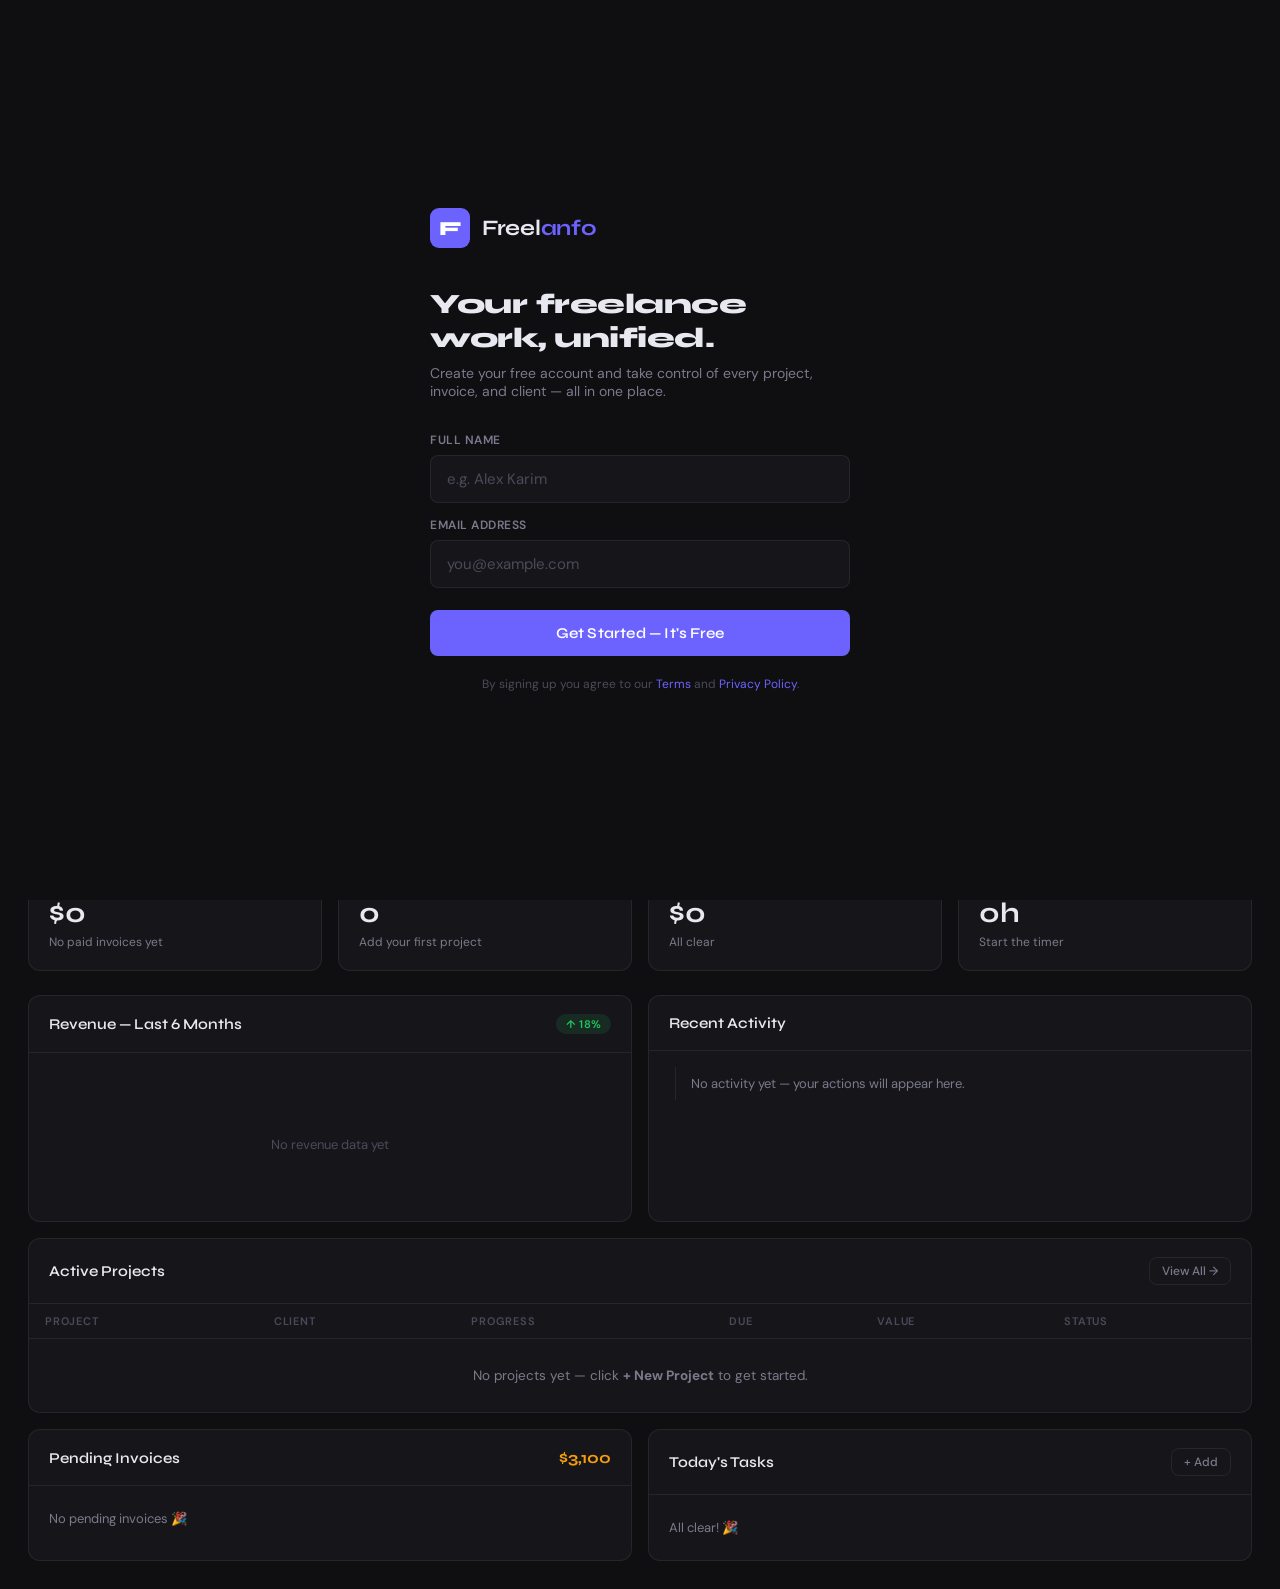
==== commit 9c63fa5d: "Rename freelanfo.html to Index.html" ====
--- a/Index.html
+++ b/Index.html
@@ -1,1560 +1,2337 @@
 <!DOCTYPE html>
 <html lang="en">
 <head>
-    <meta charset="UTF-8">
-    <meta name="viewport" content="width=device-width, initial-scale=1.0">
-    <title>Freelanfo - All-in-One Freelance Management Platform</title>
-    <style>
-        * {
-            margin: 0;
-            padding: 0;
-            box-sizing: border-box;
-        }
-
-        :root {
-            --primary: #0f172a;
-            --primary-light: #1e293b;
-            --accent: #3b82f6;
-            --accent-hover: #2563eb;
-            --success: #10b981;
-            --warning: #f59e0b;
-            --danger: #ef4444;
-            --bg: #f8fafc;
-            --surface: #ffffff;
-            --text: #0f172a;
-            --text-muted: #64748b;
-            --border: #e2e8f0;
-            --shadow: 0 1px 3px 0 rgb(0 0 0 / 0.1), 0 1px 2px -1px rgb(0 0 0 / 0.1);
-            --shadow-lg: 0 10px 15px -3px rgb(0 0 0 / 0.1), 0 4px 6px -4px rgb(0 0 0 / 0.1);
-        }
-
-        body {
-            font-family: -apple-system, BlinkMacSystemFont, 'Segoe UI', Roboto, 'Helvetica Neue', Arial, sans-serif;
-            background: var(--bg);
-            color: var(--text);
-            line-height: 1.6;
-            overflow-x: hidden;
-        }
-
-        /* Auth Screens */
-        .auth-container {
-            min-height: 100vh;
-            display: flex;
-            align-items: center;
-            justify-content: center;
-            background: linear-gradient(135deg, #f1f5f9 0%, #e2e8f0 100%);
-            padding: 1rem;
-        }
-
-        .auth-box {
-            background: var(--surface);
-            padding: 2.5rem;
-            border-radius: 16px;
-            box-shadow: var(--shadow-lg);
-            width: 100%;
-            max-width: 420px;
-            animation: slideUp 0.5s ease;
-        }
-
-        @keyframes slideUp {
-            from {
-                opacity: 0;
-                transform: translateY(20px);
-            }
-            to {
-                opacity: 1;
-                transform: translateY(0);
-            }
-        }
-
-        .auth-logo {
-            text-align: center;
-            margin-bottom: 2rem;
-        }
-
-        .auth-logo .logo-icon {
-            width: 48px;
-            height: 48px;
-            background: var(--accent);
-            border-radius: 12px;
-            display: inline-flex;
-            align-items: center;
-            justify-content: center;
-            color: white;
-            font-weight: bold;
-            font-size: 1.5rem;
-            margin-bottom: 1rem;
-        }
-
-        .auth-logo h1 {
-            font-size: 1.75rem;
-            color: var(--primary);
-            margin-bottom: 0.5rem;
-        }
-
-        .auth-logo p {
-            color: var(--text-muted);
-            font-size: 0.95rem;
-        }
-
-        .form-group {
-            margin-bottom: 1.25rem;
-        }
-
-        .form-label {
-            display: block;
-            margin-bottom: 0.5rem;
-            font-weight: 500;
-            font-size: 0.875rem;
-            color: var(--text);
-        }
-
-        .form-input {
-            width: 100%;
-            padding: 0.75rem 1rem;
-            border: 1px solid var(--border);
-            border-radius: 8px;
-            font-size: 0.95rem;
-            transition: all 0.2s;
-            background: var(--surface);
-        }
-
-        .form-input:focus {
-            outline: none;
-            border-color: var(--accent);
-            box-shadow: 0 0 0 3px rgba(59, 130, 246, 0.1);
-        }
-
-        .btn {
-            padding: 0.75rem 1.5rem;
-            border-radius: 8px;
-            border: none;
-            font-weight: 600;
-            cursor: pointer;
-            transition: all 0.2s;
-            font-size: 0.95rem;
-            display: inline-flex;
-            align-items: center;
-            justify-content: center;
-            gap: 0.5rem;
-            width: 100%;
-        }
-
-        .btn-primary {
-            background: var(--accent);
-            color: white;
-        }
-
-        .btn-primary:hover {
-            background: var(--accent-hover);
-            transform: translateY(-1px);
-            box-shadow: var(--shadow-lg);
-        }
-
-        .btn-secondary {
-            background: transparent;
-            color: var(--text);
-            border: 1px solid var(--border);
-        }
-
-        .btn-secondary:hover {
-            background: var(--bg);
-        }
-
-        .auth-footer {
-            text-align: center;
-            margin-top: 1.5rem;
-            padding-top: 1.5rem;
-            border-top: 1px solid var(--border);
-            font-size: 0.875rem;
-            color: var(--text-muted);
-        }
-
-        .auth-footer a {
-            color: var(--accent);
-            text-decoration: none;
-            font-weight: 600;
-            cursor: pointer;
-        }
-
-        .auth-footer a:hover {
-            text-decoration: underline;
-        }
-
-        .error-message {
-            color: var(--danger);
-            font-size: 0.875rem;
-            margin-top: 0.5rem;
-            display: none;
-        }
-
-        .error-message.show {
-            display: block;
-        }
-
-        /* Navigation */
-        .navbar {
-            background: var(--surface);
-            border-bottom: 1px solid var(--border);
-            position: fixed;
-            top: 0;
-            width: 100%;
-            z-index: 1000;
-            padding: 0 1.5rem;
-            display: none;
-        }
-
-        .nav-container {
-            max-width: 1400px;
-            margin: 0 auto;
-            display: flex;
-            justify-content: space-between;
-            align-items: center;
-            height: 64px;
-        }
-
-        .logo {
-            font-size: 1.5rem;
-            font-weight: 700;
-            color: var(--primary);
-            display: flex;
-            align-items: center;
-            gap: 0.5rem;
-        }
-
-        .logo-icon {
-            width: 32px;
-            height: 32px;
-            background: var(--accent);
-            border-radius: 8px;
-            display: flex;
-            align-items: center;
-            justify-content: center;
-            color: white;
-            font-weight: bold;
-        }
-
-        .nav-links {
-            display: none;
-            gap: 2rem;
-            align-items: center;
-        }
-
-        .nav-links a {
-            text-decoration: none;
-            color: var(--text-muted);
-            font-weight: 500;
-            transition: color 0.2s;
-            font-size: 0.9rem;
-        }
-
-        .nav-links a:hover, .nav-links a.active {
-            color: var(--accent);
-        }
-
-        .nav-right {
-            display: flex;
-            align-items: center;
-            gap: 1rem;
-        }
-
-        .mobile-menu-btn {
-            display: block;
-            background: none;
-            border: none;
-            font-size: 1.5rem;
-            cursor: pointer;
-            color: var(--text);
-        }
-
-        /* Layout */
-        .app-container {
-            display: none;
-            margin-top: 64px;
-            min-height: calc(100vh - 64px);
-        }
-
-        /* Sidebar */
-        .sidebar {
-            width: 260px;
-            background: var(--surface);
-            border-right: 1px solid var(--border);
-            position: fixed;
-            height: calc(100vh - 64px);
-            overflow-y: auto;
-            transform: translateX(-100%);
-            transition: transform 0.3s;
-            z-index: 100;
-        }
-
-        .sidebar.open {
-            transform: translateX(0);
-        }
-
-        .sidebar-section {
-            padding: 1.5rem 1rem;
-            border-bottom: 1px solid var(--border);
-        }
-
-        .sidebar-title {
-            font-size: 0.75rem;
-            text-transform: uppercase;
-            letter-spacing: 0.05em;
-            color: var(--text-muted);
-            margin-bottom: 0.75rem;
-            font-weight: 600;
-        }
-
-        .nav-item {
-            display: flex;
-            align-items: center;
-            gap: 0.75rem;
-            padding: 0.625rem 0.75rem;
-            border-radius: 6px;
-            cursor: pointer;
-            transition: all 0.2s;
-            margin-bottom: 0.25rem;
-            color: var(--text-muted);
-            text-decoration: none;
-            font-size: 0.9rem;
-        }
-
-        .nav-item:hover, .nav-item.active {
-            background: var(--bg);
-            color: var(--accent);
-        }
-
-        .nav-item.active {
-            background: #eff6ff;
-            font-weight: 500;
-        }
-
-        .nav-icon {
-            width: 20px;
-            height: 20px;
-            opacity: 0.7;
-        }
-
-        .badge {
-            margin-left: auto;
-            background: var(--accent);
-            color: white;
-            font-size: 0.75rem;
-            padding: 0.125rem 0.5rem;
-            border-radius: 9999px;
-            font-weight: 600;
-        }
-
-        /* Main Content */
-        .main-content {
-            flex: 1;
-            margin-left: 0;
-            padding: 1.5rem;
-            max-width: 100%;
-        }
-
-        .page-header {
-            margin-bottom: 2rem;
-        }
-
-        .page-title {
-            font-size: 1.875rem;
-            font-weight: 700;
-            color: var(--primary);
-            margin-bottom: 0.5rem;
-        }
-
-        .page-subtitle {
-            color: var(--text-muted);
-        }
-
-        /* Stats Grid */
-        .stats-grid {
-            display: grid;
-            grid-template-columns: repeat(1, 1fr);
-            gap: 1rem;
-            margin-bottom: 2rem;
-        }
-
-        .stat-card {
-            background: var(--surface);
-            padding: 1.5rem;
-            border-radius: 12px;
-            border: 1px solid var(--border);
-            transition: transform 0.2s, box-shadow 0.2s;
-        }
-
-        .stat-card:hover {
-            transform: translateY(-2px);
-            box-shadow: var(--shadow-lg);
-        }
-
-        .stat-header {
-            display: flex;
-            justify-content: space-between;
-            align-items: start;
-            margin-bottom: 0.75rem;
-        }
-
-        .stat-label {
-            font-size: 0.875rem;
-            color: var(--text-muted);
-            font-weight: 500;
-        }
-
-        .stat-icon {
-            width: 40px;
-            height: 40px;
-            border-radius: 8px;
-            display: flex;
-            align-items: center;
-            justify-content: center;
-            font-size: 1.25rem;
-        }
-
-        .stat-icon.blue { background: #eff6ff; }
-        .stat-icon.green { background: #ecfdf5; }
-        .stat-icon.orange { background: #fff7ed; }
-        .stat-icon.red { background: #fef2f2; }
-
-        .stat-value {
-            font-size: 1.875rem;
-            font-weight: 700;
-            color: var(--primary);
-            margin-bottom: 0.25rem;
-        }
-
-        .stat-change {
-            font-size: 0.875rem;
-            color: var(--text-muted);
-        }
-
-        /* Content Grid */
-        .content-grid {
-            display: grid;
-            grid-template-columns: 1fr;
-            gap: 1.5rem;
-        }
-
-        .card {
-            background: var(--surface);
-            border-radius: 12px;
-            border: 1px solid var(--border);
-            overflow: hidden;
-        }
-
-        .card-header {
-            padding: 1.25rem;
-            border-bottom: 1px solid var(--border);
-            display: flex;
-            justify-content: space-between;
-            align-items: center;
-        }
-
-        .card-title {
-            font-weight: 600;
-            font-size: 1.125rem;
-        }
-
-        .card-body {
-            padding: 1.25rem;
-        }
-
-        .empty-state {
-            text-align: center;
-            padding: 3rem 1.5rem;
-            color: var(--text-muted);
-        }
-
-        .empty-state-icon {
-            font-size: 3rem;
-            margin-bottom: 1rem;
-            opacity: 0.5;
-        }
-
-        .empty-state h3 {
-            font-size: 1.125rem;
-            color: var(--text);
-            margin-bottom: 0.5rem;
-        }
-
-        /* Project Board */
-        .board {
-            display: flex;
-            gap: 1rem;
-            overflow-x: auto;
-            padding-bottom: 1rem;
-        }
-
-        .board-column {
-            min-width: 280px;
-            background: var(--bg);
-            border-radius: 8px;
-            padding: 1rem;
-        }
-
-        .board-header {
-            display: flex;
-            justify-content: space-between;
-            align-items: center;
-            margin-bottom: 1rem;
-            font-weight: 600;
-            font-size: 0.9rem;
-        }
-
-        .board-count {
-            background: var(--border);
-            padding: 0.125rem 0.5rem;
-            border-radius: 9999px;
-            font-size: 0.75rem;
-        }
-
-        .task-card {
-            background: var(--surface);
-            padding: 1rem;
-            border-radius: 6px;
-            border: 1px solid var(--border);
-            margin-bottom: 0.75rem;
-            cursor: pointer;
-            transition: all 0.2s;
-        }
-
-        .task-card:hover {
-            box-shadow: var(--shadow);
-            transform: translateY(-1px);
-        }
-
-        .task-title {
-            font-weight: 500;
-            margin-bottom: 0.5rem;
-            font-size: 0.9rem;
-        }
-
-        .task-meta {
-            display: flex;
-            justify-content: space-between;
-            align-items: center;
-            font-size: 0.75rem;
-            color: var(--text-muted);
-        }
-
-        .task-tag {
-            padding: 0.125rem 0.5rem;
-            border-radius: 4px;
-            font-size: 0.75rem;
-            font-weight: 500;
-        }
-
-        /* Time Tracker */
-        .timer-display {
-            text-align: center;
-            padding: 2rem;
-            background: var(--bg);
-            border-radius: 8px;
-            margin-bottom: 1.5rem;
-        }
-
-        .timer-time {
-            font-size: 3rem;
-            font-weight: 700;
-            font-variant-numeric: tabular-nums;
-            color: var(--primary);
-            font-family: 'Courier New', monospace;
-        }
-
-        .timer-controls {
-            display: flex;
-            gap: 1rem;
-            justify-content: center;
-            margin-top: 1rem;
-        }
-
-        .timer-btn {
-            width: 48px;
-            height: 48px;
-            border-radius: 50%;
-            border: none;
-            cursor: pointer;
-            display: flex;
-            align-items: center;
-            justify-content: center;
-            font-size: 1.25rem;
-            transition: all 0.2s;
-        }
-
-        .timer-btn.play {
-            background: var(--success);
-            color: white;
-        }
-
-        .timer-btn.pause {
-            background: var(--warning);
-            color: white;
-        }
-
-        .timer-btn.stop {
-            background: var(--danger);
-            color: white;
-        }
-
-        .timer-btn:hover {
-            transform: scale(1.1);
-        }
-
-        /* Modal */
-        .modal-overlay {
-            position: fixed;
-            top: 0;
-            left: 0;
-            right: 0;
-            bottom: 0;
-            background: rgba(0,0,0,0.5);
-            display: none;
-            align-items: center;
-            justify-content: center;
-            z-index: 2000;
-            padding: 1rem;
-        }
-
-        .modal-overlay.active {
-            display: flex;
-        }
-
-        .modal {
-            background: var(--surface);
-            border-radius: 12px;
-            width: 100%;
-            max-width: 500px;
-            max-height: 90vh;
-            overflow-y: auto;
-            animation: slideIn 0.3s;
-        }
-
-        @keyframes slideIn {
-            from {
-                opacity: 0;
-                transform: translateY(-20px);
-            }
-            to {
-                opacity: 1;
-                transform: translateY(0);
-            }
-        }
-
-        .modal-header {
-            padding: 1.5rem;
-            border-bottom: 1px solid var(--border);
-            display: flex;
-            justify-content: space-between;
-            align-items: center;
-        }
-
-        .modal-title {
-            font-size: 1.25rem;
-            font-weight: 600;
-        }
-
-        .modal-close {
-            background: none;
-            border: none;
-            font-size: 1.5rem;
-            cursor: pointer;
-            color: var(--text-muted);
-            width: 32px;
-            height: 32px;
-            display: flex;
-            align-items: center;
-            justify-content: center;
-            border-radius: 6px;
-        }
-
-        .modal-close:hover {
-            background: var(--bg);
-        }
-
-        .modal-body {
-            padding: 1.5rem;
-        }
-
-        .form-select {
-            width: 100%;
-            padding: 0.625rem;
-            border: 1px solid var(--border);
-            border-radius: 6px;
-            font-size: 0.9rem;
-            background: var(--surface);
-        }
-
-        /* User Profile Display */
-        .user-profile {
-            display: flex;
-            align-items: center;
-            gap: 0.75rem;
-            cursor: pointer;
-            padding: 0.5rem;
-            border-radius: 8px;
-            transition: background 0.2s;
-        }
-
-        .user-profile:hover {
-            background: var(--bg);
-        }
-
-        .user-avatar {
-            width: 32px;
-            height: 32px;
-            background: var(--accent);
-            border-radius: 50%;
-            display: flex;
-            align-items: center;
-            justify-content: center;
-            color: white;
-            font-weight: 600;
-            font-size: 0.875rem;
-        }
-
-        .user-info {
-            display: none;
-        }
-
-        .user-name {
-            font-weight: 600;
-            font-size: 0.875rem;
-        }
-
-        .user-email {
-            font-size: 0.75rem;
-            color: var(--text-muted);
-        }
-
-        /* Responsive */
-        @media (min-width: 768px) {
-            .nav-links {
-                display: flex;
-            }
-
-            .mobile-menu-btn {
-                display: none;
-            }
-
-            .sidebar {
-                transform: translateX(0);
-                position: relative;
-                height: auto;
-            }
-
-            .main-content {
-                margin-left: 0;
-            }
-
-            .stats-grid {
-                grid-template-columns: repeat(2, 1fr);
-            }
-
-            .content-grid {
-                grid-template-columns: repeat(2, 1fr);
-            }
-
-            .content-grid .card:first-child {
-                grid-column: 1 / -1;
-            }
-
-            .user-info {
-                display: block;
-            }
-        }
-
-        @media (min-width: 1024px) {
-            .sidebar {
-                position: fixed;
-                transform: translateX(0);
-            }
-
-            .main-content {
-                margin-left: 260px;
-            }
-
-            .stats-grid {
-                grid-template-columns: repeat(4, 1fr);
-            }
-
-            .content-grid {
-                grid-template-columns: 2fr 1fr;
-            }
-
-            .content-grid .card:first-child {
-                grid-column: span 2;
-            }
-        }
-
-        /* Utility Classes */
-        .hidden {
-            display: none !important;
-        }
-
-        /* Scrollbar */
-        ::-webkit-scrollbar {
-            width: 8px;
-            height: 8px;
-        }
-
-        ::-webkit-scrollbar-track {
-            background: var(--bg);
-        }
-
-        ::-webkit-scrollbar-thumb {
-            background: var(--border);
-            border-radius: 4px;
-        }
-
-        ::-webkit-scrollbar-thumb:hover {
-            background: var(--text-muted);
-        }
-    </style>
+<meta charset="UTF-8">
+<meta name="viewport" content="width=device-width, initial-scale=1.0">
+<title>Freelanfo — Your Work, Unified</title>
+<link href="https://fonts.googleapis.com/css2?family=Syne:wght@400;500;600;700;800&family=DM+Sans:ital,opsz,wght@0,9..40,300;0,9..40,400;0,9..40,500;1,9..40,300&display=swap" rel="stylesheet">
+<style>
+  :root {
+    --bg: #0f0f11;
+    --surface: #16161a;
+    --surface2: #1e1e24;
+    --surface3: #252530;
+    --border: rgba(255,255,255,0.07);
+    --border-hover: rgba(255,255,255,0.14);
+    --text: #e8e8f0;
+    --text-muted: #7a7a8c;
+    --text-dim: #4a4a5a;
+    --accent: #6c63ff;
+    --accent-glow: rgba(108,99,255,0.18);
+    --accent-soft: rgba(108,99,255,0.12);
+    --green: #22c55e;
+    --green-soft: rgba(34,197,94,0.12);
+    --red: #ef4444;
+    --red-soft: rgba(239,68,68,0.12);
+    --amber: #f59e0b;
+    --amber-soft: rgba(245,158,11,0.12);
+    --blue: #3b82f6;
+    --blue-soft: rgba(59,130,246,0.12);
+    --radius: 12px;
+    --radius-sm: 8px;
+    --radius-lg: 18px;
+    --shadow: 0 4px 24px rgba(0,0,0,0.4);
+  }
+
+  * { margin:0; padding:0; box-sizing:border-box; }
+
+  html { scroll-behavior: smooth; }
+
+  body {
+    background: var(--bg);
+    color: var(--text);
+    font-family: 'DM Sans', sans-serif;
+    min-height: 100vh;
+    overflow-x: hidden;
+  }
+
+  /* LAYOUT */
+  .app { display: flex; height: 100vh; overflow: hidden; }
+
+  /* SIDEBAR */
+  .sidebar {
+    width: 240px;
+    flex-shrink: 0;
+    background: var(--surface);
+    border-right: 1px solid var(--border);
+    display: flex;
+    flex-direction: column;
+    padding: 0;
+    transition: width 0.3s ease;
+    z-index: 100;
+  }
+
+  .sidebar-logo {
+    padding: 24px 20px 20px;
+    border-bottom: 1px solid var(--border);
+    display: flex;
+    align-items: center;
+    gap: 10px;
+  }
+
+  .logo-mark {
+    width: 34px; height: 34px;
+    background: var(--accent);
+    border-radius: 9px;
+    display: flex; align-items: center; justify-content: center;
+    font-family: 'Syne', sans-serif;
+    font-weight: 800;
+    font-size: 16px;
+    color: #fff;
+    flex-shrink: 0;
+  }
+
+  .logo-text {
+    font-family: 'Syne', sans-serif;
+    font-weight: 700;
+    font-size: 18px;
+    letter-spacing: -0.3px;
+  }
+
+  .logo-text span { color: var(--accent); }
+
+  .sidebar-nav {
+    flex: 1;
+    padding: 16px 10px;
+    display: flex;
+    flex-direction: column;
+    gap: 2px;
+    overflow-y: auto;
+  }
+
+  .nav-section-label {
+    font-size: 10px;
+    font-weight: 600;
+    letter-spacing: 1.2px;
+    text-transform: uppercase;
+    color: var(--text-dim);
+    padding: 12px 10px 6px;
+  }
+
+  .nav-item {
+    display: flex;
+    align-items: center;
+    gap: 10px;
+    padding: 9px 12px;
+    border-radius: var(--radius-sm);
+    cursor: pointer;
+    transition: all 0.18s;
+    color: var(--text-muted);
+    font-size: 14px;
+    font-weight: 400;
+    position: relative;
+    user-select: none;
+  }
+
+  .nav-item:hover { background: var(--surface2); color: var(--text); }
+
+  .nav-item.active {
+    background: var(--accent-soft);
+    color: var(--accent);
+    font-weight: 500;
+  }
+
+  .nav-item .nav-icon { font-size: 16px; width: 20px; text-align: center; flex-shrink: 0; }
+
+  .nav-badge {
+    margin-left: auto;
+    background: var(--accent);
+    color: #fff;
+    font-size: 10px;
+    font-weight: 700;
+    padding: 1px 6px;
+    border-radius: 20px;
+    min-width: 18px;
+    text-align: center;
+  }
+
+  .sidebar-footer {
+    padding: 14px 10px;
+    border-top: 1px solid var(--border);
+  }
+
+  .user-chip {
+    display: flex;
+    align-items: center;
+    gap: 10px;
+    padding: 9px 10px;
+    border-radius: var(--radius-sm);
+    cursor: pointer;
+    transition: background 0.18s;
+  }
+
+  .user-chip:hover { background: var(--surface2); }
+
+  .avatar {
+    width: 30px; height: 30px;
+    border-radius: 50%;
+    background: linear-gradient(135deg, var(--accent), #a78bfa);
+    display: flex; align-items: center; justify-content: center;
+    font-size: 12px; font-weight: 700; color: #fff;
+    flex-shrink: 0;
+  }
+
+  .user-info { flex: 1; min-width: 0; }
+  .user-name { font-size: 13px; font-weight: 500; white-space: nowrap; overflow: hidden; text-overflow: ellipsis; }
+  .user-plan { font-size: 11px; color: var(--text-muted); }
+
+  /* MAIN */
+  .main {
+    flex: 1;
+    display: flex;
+    flex-direction: column;
+    overflow: hidden;
+    min-width: 0;
+  }
+
+  /* TOPBAR */
+  .topbar {
+    height: 60px;
+    border-bottom: 1px solid var(--border);
+    display: flex;
+    align-items: center;
+    padding: 0 24px;
+    gap: 16px;
+    flex-shrink: 0;
+    background: var(--surface);
+  }
+
+  .topbar-title {
+    font-family: 'Syne', sans-serif;
+    font-weight: 700;
+    font-size: 18px;
+    flex: 1;
+  }
+
+  .topbar-actions { display: flex; align-items: center; gap: 10px; }
+
+  .btn {
+    display: inline-flex;
+    align-items: center;
+    gap: 6px;
+    padding: 8px 16px;
+    border-radius: var(--radius-sm);
+    font-size: 13px;
+    font-weight: 500;
+    cursor: pointer;
+    border: none;
+    transition: all 0.18s;
+    font-family: 'DM Sans', sans-serif;
+    white-space: nowrap;
+  }
+
+  .btn-primary {
+    background: var(--accent);
+    color: #fff;
+  }
+  .btn-primary:hover { background: #7c74ff; transform: translateY(-1px); box-shadow: 0 4px 16px rgba(108,99,255,0.4); }
+
+  .btn-ghost {
+    background: transparent;
+    color: var(--text-muted);
+    border: 1px solid var(--border);
+  }
+  .btn-ghost:hover { background: var(--surface2); color: var(--text); border-color: var(--border-hover); }
+
+  .btn-danger {
+    background: var(--red-soft);
+    color: var(--red);
+    border: 1px solid rgba(239,68,68,0.2);
+  }
+  .btn-danger:hover { background: rgba(239,68,68,0.2); }
+
+  .btn-sm { padding: 5px 12px; font-size: 12px; }
+
+  .mobile-menu-btn {
+    display: none;
+    background: none;
+    border: none;
+    color: var(--text);
+    font-size: 22px;
+    cursor: pointer;
+    padding: 4px;
+  }
+
+  /* CONTENT */
+  .content {
+    flex: 1;
+    overflow-y: auto;
+    padding: 28px 28px;
+  }
+
+  /* PANELS */
+  .panel { display: none; }
+  .panel.active { display: block; }
+
+  /* STATS ROW */
+  .stats-grid {
+    display: grid;
+    grid-template-columns: repeat(4, 1fr);
+    gap: 16px;
+    margin-bottom: 24px;
+  }
+
+  .stat-card {
+    background: var(--surface);
+    border: 1px solid var(--border);
+    border-radius: var(--radius);
+    padding: 20px;
+    position: relative;
+    overflow: hidden;
+    transition: border-color 0.2s;
+  }
+
+  .stat-card:hover { border-color: var(--border-hover); }
+
+  .stat-card::before {
+    content: '';
+    position: absolute;
+    top: 0; left: 0; right: 0;
+    height: 2px;
+  }
+
+  .stat-card.green::before { background: var(--green); }
+  .stat-card.purple::before { background: var(--accent); }
+  .stat-card.amber::before { background: var(--amber); }
+  .stat-card.blue::before { background: var(--blue); }
+
+  .stat-label { font-size: 12px; color: var(--text-muted); font-weight: 500; margin-bottom: 8px; text-transform: uppercase; letter-spacing: 0.5px; }
+  .stat-value { font-family: 'Syne', sans-serif; font-size: 28px; font-weight: 700; margin-bottom: 4px; }
+  .stat-delta { font-size: 12px; color: var(--text-muted); }
+  .stat-delta.up { color: var(--green); }
+  .stat-delta.down { color: var(--red); }
+
+  /* CARDS */
+  .card {
+    background: var(--surface);
+    border: 1px solid var(--border);
+    border-radius: var(--radius);
+    overflow: hidden;
+    transition: border-color 0.2s;
+  }
+
+  .card:hover { border-color: var(--border-hover); }
+
+  .card-header {
+    padding: 18px 20px;
+    border-bottom: 1px solid var(--border);
+    display: flex;
+    align-items: center;
+    justify-content: space-between;
+    gap: 12px;
+  }
+
+  .card-title {
+    font-family: 'Syne', sans-serif;
+    font-size: 15px;
+    font-weight: 600;
+  }
+
+  .card-body { padding: 20px; }
+
+  /* GRID LAYOUTS */
+  .two-col { display: grid; grid-template-columns: 1fr 1fr; gap: 16px; }
+  .three-col { display: grid; grid-template-columns: 1fr 1fr 1fr; gap: 16px; }
+
+  /* TABLE */
+  .table { width: 100%; border-collapse: collapse; }
+  .table th {
+    font-size: 11px;
+    font-weight: 600;
+    text-transform: uppercase;
+    letter-spacing: 0.8px;
+    color: var(--text-dim);
+    padding: 10px 16px;
+    text-align: left;
+    border-bottom: 1px solid var(--border);
+  }
+  .table td {
+    padding: 12px 16px;
+    font-size: 13.5px;
+    border-bottom: 1px solid var(--border);
+    vertical-align: middle;
+  }
+  .table tr:last-child td { border-bottom: none; }
+  .table tr:hover td { background: var(--surface2); }
+
+  /* BADGES */
+  .badge {
+    display: inline-flex;
+    align-items: center;
+    gap: 4px;
+    padding: 3px 10px;
+    border-radius: 20px;
+    font-size: 11px;
+    font-weight: 600;
+    letter-spacing: 0.2px;
+  }
+
+  .badge-green { background: var(--green-soft); color: var(--green); }
+  .badge-red { background: var(--red-soft); color: var(--red); }
+  .badge-amber { background: var(--amber-soft); color: var(--amber); }
+  .badge-blue { background: var(--blue-soft); color: var(--blue); }
+  .badge-purple { background: var(--accent-soft); color: var(--accent); }
+  .badge-gray { background: rgba(255,255,255,0.06); color: var(--text-muted); }
+
+  /* PROGRESS */
+  .progress-bar {
+    height: 6px;
+    background: var(--surface3);
+    border-radius: 3px;
+    overflow: hidden;
+  }
+
+  .progress-fill {
+    height: 100%;
+    border-radius: 3px;
+    background: var(--accent);
+    transition: width 0.6s ease;
+  }
+
+  .progress-fill.green { background: var(--green); }
+  .progress-fill.amber { background: var(--amber); }
+
+  /* FORM ELEMENTS */
+  .form-group { margin-bottom: 16px; }
+  .form-label { font-size: 12px; font-weight: 500; color: var(--text-muted); display: block; margin-bottom: 6px; text-transform: uppercase; letter-spacing: 0.4px; }
+  .form-input {
+    width: 100%;
+    background: var(--surface2);
+    border: 1px solid var(--border);
+    border-radius: var(--radius-sm);
+    padding: 10px 14px;
+    font-size: 14px;
+    color: var(--text);
+    font-family: 'DM Sans', sans-serif;
+    transition: border-color 0.18s;
+    outline: none;
+  }
+  .form-input:focus { border-color: var(--accent); }
+  .form-input::placeholder { color: var(--text-dim); }
+  select.form-input { cursor: pointer; }
+  textarea.form-input { resize: vertical; min-height: 90px; }
+
+  .form-grid { display: grid; grid-template-columns: 1fr 1fr; gap: 14px; }
+
+  /* SEARCH BAR */
+  .search-bar {
+    position: relative;
+    flex: 1;
+    max-width: 280px;
+  }
+
+  .search-bar input {
+    width: 100%;
+    background: var(--surface2);
+    border: 1px solid var(--border);
+    border-radius: var(--radius-sm);
+    padding: 8px 12px 8px 36px;
+    font-size: 13px;
+    color: var(--text);
+    outline: none;
+    font-family: 'DM Sans', sans-serif;
+    transition: border-color 0.18s;
+  }
+
+  .search-bar input:focus { border-color: var(--accent); }
+  .search-bar input::placeholder { color: var(--text-dim); }
+
+  .search-bar::before {
+    content: '⌕';
+    position: absolute;
+    left: 11px;
+    top: 50%;
+    transform: translateY(-50%);
+    color: var(--text-dim);
+    font-size: 16px;
+    pointer-events: none;
+  }
+
+  /* TIMER */
+  .timer-display {
+    font-family: 'Syne', sans-serif;
+    font-size: 52px;
+    font-weight: 700;
+    text-align: center;
+    letter-spacing: -2px;
+    padding: 30px 0 24px;
+  }
+
+  .timer-controls { display: flex; justify-content: center; gap: 10px; margin-bottom: 24px; }
+
+  .timer-btn {
+    width: 50px; height: 50px;
+    border-radius: 50%;
+    border: none;
+    font-size: 20px;
+    cursor: pointer;
+    transition: all 0.18s;
+    display: flex; align-items: center; justify-content: center;
+  }
+
+  .timer-btn.play { background: var(--accent); color: #fff; }
+  .timer-btn.play:hover { background: #7c74ff; transform: scale(1.05); }
+  .timer-btn.stop { background: var(--surface3); color: var(--text); }
+  .timer-btn.stop:hover { background: var(--red-soft); color: var(--red); }
+  .timer-btn.reset { background: var(--surface3); color: var(--text-muted); }
+  .timer-btn.reset:hover { background: var(--surface2); color: var(--text); }
+
+  /* INVOICES SPECIFIC */
+  .invoice-total {
+    font-family: 'Syne', sans-serif;
+    font-size: 22px;
+    font-weight: 700;
+  }
+
+  /* CLIENT CARD */
+  .client-card {
+    background: var(--surface);
+    border: 1px solid var(--border);
+    border-radius: var(--radius);
+    padding: 18px;
+    transition: all 0.2s;
+    cursor: pointer;
+  }
+  .client-card:hover { border-color: var(--border-hover); transform: translateY(-2px); box-shadow: var(--shadow); }
+
+  .client-avatar {
+    width: 42px; height: 42px;
+    border-radius: 12px;
+    display: flex; align-items: center; justify-content: center;
+    font-size: 18px;
+    margin-bottom: 12px;
+  }
+
+  /* PIPELINE */
+  .pipeline { display: grid; grid-template-columns: repeat(4, 1fr); gap: 14px; }
+
+  .pipeline-col {
+    background: var(--surface2);
+    border-radius: var(--radius);
+    padding: 14px;
+    min-height: 300px;
+  }
+
+  .pipeline-col-header {
+    display: flex;
+    align-items: center;
+    justify-content: space-between;
+    margin-bottom: 12px;
+    padding-bottom: 10px;
+    border-bottom: 1px solid var(--border);
+  }
+
+  .pipeline-col-title { font-size: 12px; font-weight: 700; text-transform: uppercase; letter-spacing: 0.8px; }
+
+  .pipeline-card {
+    background: var(--surface);
+    border: 1px solid var(--border);
+    border-radius: var(--radius-sm);
+    padding: 12px;
+    margin-bottom: 8px;
+    cursor: pointer;
+    transition: all 0.18s;
+  }
+  .pipeline-card:hover { border-color: var(--accent); transform: translateX(2px); }
+  .pipeline-card-title { font-size: 13px; font-weight: 500; margin-bottom: 6px; }
+  .pipeline-card-meta { font-size: 11px; color: var(--text-muted); display: flex; justify-content: space-between; }
+
+  /* CHART BARS */
+  .chart-bars {
+    display: flex;
+    align-items: flex-end;
+    gap: 8px;
+    height: 120px;
+    padding: 0 4px;
+  }
+
+  .chart-bar-wrap { flex: 1; display: flex; flex-direction: column; align-items: center; gap: 6px; }
+  .chart-bar {
+    width: 100%;
+    background: var(--accent-soft);
+    border-radius: 4px 4px 0 0;
+    transition: height 0.6s ease;
+    cursor: pointer;
+    position: relative;
+  }
+  .chart-bar:hover { background: var(--accent); }
+  .chart-bar-label { font-size: 10px; color: var(--text-dim); }
+
+  /* NOTIFICATIONS DOT */
+  .notif-dot {
+    width: 8px; height: 8px;
+    border-radius: 50%;
+    background: var(--accent);
+    position: absolute;
+    top: 6px; right: 6px;
+  }
+
+  /* SIGNUP SCREEN */
+  .signup-screen {
+    position: fixed;
+    inset: 0;
+    background: var(--bg);
+    z-index: 9000;
+    display: flex;
+    align-items: center;
+    justify-content: center;
+    padding: 20px;
+  }
+
+  .signup-box {
+    width: 100%;
+    max-width: 420px;
+    animation: modalIn 0.35s ease;
+  }
+
+  .signup-logo {
+    display: flex;
+    align-items: center;
+    gap: 12px;
+    margin-bottom: 40px;
+  }
+
+  .signup-logo .logo-mark { width: 40px; height: 40px; font-size: 20px; }
+  .signup-logo .logo-text { font-size: 22px; }
+
+  .signup-headline {
+    font-family: 'Syne', sans-serif;
+    font-size: 28px;
+    font-weight: 800;
+    line-height: 1.2;
+    margin-bottom: 8px;
+    letter-spacing: -0.5px;
+  }
+
+  .signup-sub {
+    font-size: 14px;
+    color: var(--text-muted);
+    margin-bottom: 32px;
+  }
+
+  .signup-field {
+    margin-bottom: 14px;
+  }
+
+  .signup-field label {
+    display: block;
+    font-size: 12px;
+    font-weight: 600;
+    text-transform: uppercase;
+    letter-spacing: 0.5px;
+    color: var(--text-muted);
+    margin-bottom: 7px;
+  }
+
+  .signup-field input {
+    width: 100%;
+    background: var(--surface);
+    border: 1px solid var(--border);
+    border-radius: var(--radius-sm);
+    padding: 13px 16px;
+    font-size: 15px;
+    color: var(--text);
+    font-family: 'DM Sans', sans-serif;
+    outline: none;
+    transition: border-color 0.2s, box-shadow 0.2s;
+  }
+
+  .signup-field input:focus {
+    border-color: var(--accent);
+    box-shadow: 0 0 0 3px var(--accent-soft);
+  }
+
+  .signup-field input::placeholder { color: var(--text-dim); }
+
+  .signup-btn {
+    width: 100%;
+    padding: 14px;
+    background: var(--accent);
+    color: #fff;
+    border: none;
+    border-radius: var(--radius-sm);
+    font-size: 15px;
+    font-weight: 600;
+    font-family: 'Syne', sans-serif;
+    cursor: pointer;
+    margin-top: 8px;
+    transition: all 0.2s;
+    letter-spacing: 0.2px;
+  }
+
+  .signup-btn:hover {
+    background: #7c74ff;
+    transform: translateY(-1px);
+    box-shadow: 0 6px 20px rgba(108,99,255,0.4);
+  }
+
+  .signup-btn:active { transform: translateY(0); }
+
+  .signup-divider {
+    display: flex;
+    align-items: center;
+    gap: 12px;
+    margin: 20px 0;
+    color: var(--text-dim);
+    font-size: 12px;
+  }
+
+  .signup-divider::before,
+  .signup-divider::after {
+    content: '';
+    flex: 1;
+    height: 1px;
+    background: var(--border);
+  }
+
+  .signup-footer {
+    text-align: center;
+    font-size: 12px;
+    color: var(--text-dim);
+    margin-top: 20px;
+  }
+
+  .signup-footer span { color: var(--accent); cursor: pointer; }
+
+  .signup-error {
+    background: var(--red-soft);
+    border: 1px solid rgba(239,68,68,0.25);
+    color: var(--red);
+    border-radius: var(--radius-sm);
+    padding: 10px 14px;
+    font-size: 13px;
+    margin-bottom: 14px;
+    display: none;
+  }
+
+  /* SCROLLBAR */
+  ::-webkit-scrollbar { width: 5px; height: 5px; }
+  ::-webkit-scrollbar-track { background: transparent; }
+  ::-webkit-scrollbar-thumb { background: var(--surface3); border-radius: 4px; }
+
+  /* MODAL */
+  .modal-overlay {
+    display: none;
+    position: fixed; inset: 0;
+    background: rgba(0,0,0,0.7);
+    z-index: 1000;
+    align-items: center;
+    justify-content: center;
+    padding: 20px;
+    backdrop-filter: blur(4px);
+  }
+  .modal-overlay.open { display: flex; }
+
+  .modal {
+    background: var(--surface);
+    border: 1px solid var(--border);
+    border-radius: var(--radius-lg);
+    padding: 28px;
+    width: 100%;
+    max-width: 520px;
+    max-height: 90vh;
+    overflow-y: auto;
+    animation: modalIn 0.22s ease;
+  }
+
+  @keyframes modalIn {
+    from { opacity: 0; transform: translateY(16px) scale(0.97); }
+    to { opacity: 1; transform: translateY(0) scale(1); }
+  }
+
+  .modal-title {
+    font-family: 'Syne', sans-serif;
+    font-size: 18px;
+    font-weight: 700;
+    margin-bottom: 20px;
+  }
+
+  .modal-actions { display: flex; justify-content: flex-end; gap: 10px; margin-top: 24px; }
+
+  /* TABS */
+  .tabs { display: flex; gap: 2px; background: var(--surface2); border-radius: var(--radius-sm); padding: 3px; margin-bottom: 20px; }
+
+  .tab {
+    flex: 1;
+    padding: 8px 12px;
+    font-size: 13px;
+    font-weight: 500;
+    border-radius: 6px;
+    cursor: pointer;
+    text-align: center;
+    color: var(--text-muted);
+    transition: all 0.18s;
+    border: none;
+    background: none;
+    font-family: 'DM Sans', sans-serif;
+  }
+
+  .tab.active { background: var(--surface); color: var(--text); box-shadow: 0 1px 4px rgba(0,0,0,0.3); }
+
+  /* TIMELINE */
+  .timeline { position: relative; padding-left: 22px; }
+  .timeline::before { content: ''; position: absolute; left: 6px; top: 0; bottom: 0; width: 1px; background: var(--border); }
+
+  .timeline-item { position: relative; margin-bottom: 18px; }
+  .timeline-item::before {
+    content: '';
+    position: absolute;
+    left: -18px; top: 4px;
+    width: 8px; height: 8px;
+    border-radius: 50%;
+    background: var(--accent);
+    border: 2px solid var(--surface);
+  }
+  .timeline-time { font-size: 11px; color: var(--text-dim); margin-bottom: 2px; }
+  .timeline-text { font-size: 13px; color: var(--text-muted); }
+  .timeline-text strong { color: var(--text); }
+
+  /* RESPONSIVE */
+  @media (max-width: 1100px) {
+    .stats-grid { grid-template-columns: repeat(2, 1fr); }
+    .pipeline { grid-template-columns: repeat(2, 1fr); }
+  }
+
+  @media (max-width: 900px) {
+    .sidebar { position: fixed; left: -240px; top: 0; bottom: 0; transition: left 0.3s ease; }
+    .sidebar.open { left: 0; box-shadow: 4px 0 30px rgba(0,0,0,0.5); }
+    .mobile-menu-btn { display: block; }
+    .two-col, .three-col { grid-template-columns: 1fr; }
+    .form-grid { grid-template-columns: 1fr; }
+    .pipeline { grid-template-columns: 1fr 1fr; }
+  }
+
+  @media (max-width: 600px) {
+    .content { padding: 16px; }
+    .stats-grid { grid-template-columns: 1fr 1fr; }
+    .pipeline { grid-template-columns: 1fr; }
+    .topbar { padding: 0 16px; }
+    .timer-display { font-size: 38px; }
+    .table { font-size: 12px; }
+    .table th, .table td { padding: 10px 10px; }
+  }
+
+  /* EMPTY STATE */
+  .empty-state {
+    text-align: center;
+    padding: 48px 20px;
+    color: var(--text-muted);
+  }
+  .empty-state .empty-icon { font-size: 42px; margin-bottom: 12px; }
+  .empty-state p { font-size: 14px; }
+
+  /* INCOME LINE MINI */
+  .income-line {
+    display: flex;
+    align-items: center;
+    justify-content: space-between;
+    padding: 10px 0;
+    border-bottom: 1px solid var(--border);
+    font-size: 13.5px;
+  }
+  .income-line:last-child { border-bottom: none; }
+  .income-line .label { color: var(--text-muted); }
+  .income-line .amount { font-weight: 600; }
+
+  /* OVERLAY for mobile sidebar */
+  .sidebar-overlay {
+    display: none;
+    position: fixed;
+    inset: 0;
+    background: rgba(0,0,0,0.5);
+    z-index: 99;
+  }
+  .sidebar-overlay.open { display: block; }
+
+  .tag {
+    display: inline-block;
+    padding: 2px 8px;
+    border-radius: 4px;
+    font-size: 11px;
+    font-weight: 500;
+    background: var(--surface3);
+    color: var(--text-muted);
+    margin-right: 4px;
+    margin-bottom: 4px;
+  }
+
+  .divider { height: 1px; background: var(--border); margin: 20px 0; }
+
+  /* Toast */
+  .toast-container { position: fixed; bottom: 24px; right: 24px; z-index: 9999; display: flex; flex-direction: column; gap: 8px; }
+  .toast {
+    background: var(--surface2);
+    border: 1px solid var(--border);
+    border-left: 3px solid var(--accent);
+    border-radius: var(--radius-sm);
+    padding: 12px 18px;
+    font-size: 13.5px;
+    min-width: 200px;
+    max-width: 300px;
+    animation: toastIn 0.22s ease;
+    box-shadow: var(--shadow);
+  }
+  .toast.green { border-left-color: var(--green); }
+  .toast.red { border-left-color: var(--red); }
+  @keyframes toastIn { from { opacity: 0; transform: translateX(20px); } to { opacity: 1; transform: translateX(0); } }
+
+</style>
 </head>
 <body>
 
-    <!-- Sign Up Screen -->
-    <div class="auth-container" id="signupScreen">
-        <div class="auth-box">
-            <div class="auth-logo">
-                <div class="logo-icon">F</div>
-                <h1>Join Freelanfo</h1>
-                <p>Start managing your freelance business like a pro</p>
+<!-- SIGNUP SCREEN -->
+<div class="signup-screen" id="signupScreen">
+  <div class="signup-box">
+    <div class="signup-logo">
+      <div class="logo-mark">F</div>
+      <div class="logo-text">Freel<span>anfo</span></div>
+    </div>
+    <div class="signup-headline">Your freelance<br>work, unified.</div>
+    <div class="signup-sub">Create your free account and take control of every project, invoice, and client — all in one place.</div>
+
+    <div class="signup-error" id="signupError"></div>
+
+    <div class="signup-field">
+      <label>Full Name</label>
+      <input type="text" id="signupName" placeholder="e.g. Alex Karim" autocomplete="name" onkeydown="if(event.key==='Enter')document.getElementById('signupEmail').focus()">
+    </div>
+    <div class="signup-field">
+      <label>Email Address</label>
+      <input type="email" id="signupEmail" placeholder="you@example.com" autocomplete="email" onkeydown="if(event.key==='Enter')handleSignup()">
+    </div>
+
+    <button class="signup-btn" onclick="handleSignup()">Get Started — It's Free</button>
+
+    <div class="signup-footer">
+      By signing up you agree to our <span>Terms</span> and <span>Privacy Policy</span>.
+    </div>
+  </div>
+</div>
+
+  <!-- SIDEBAR OVERLAY (mobile) -->
+  <div class="sidebar-overlay" id="sidebarOverlay" onclick="closeSidebar()"></div>
+
+  <!-- SIDEBAR -->
+  <aside class="sidebar" id="sidebar">
+    <div class="sidebar-logo">
+      <div class="logo-mark">F</div>
+      <div class="logo-text">Freel<span>anfo</span></div>
+    </div>
+
+    <nav class="sidebar-nav">
+      <div class="nav-item active" onclick="navigate('dashboard', this)">
+        <span class="nav-icon">⬡</span>
+        <span>Dashboard</span>
+      </div>
+
+      <div class="nav-section-label">Work</div>
+
+      <div class="nav-item" onclick="navigate('projects', this)">
+        <span class="nav-icon">◫</span>
+        <span>Projects</span>
+        <span class="nav-badge">5</span>
+      </div>
+      <div class="nav-item" onclick="navigate('pipeline', this)">
+        <span class="nav-icon">⊞</span>
+        <span>Pipeline</span>
+      </div>
+      <div class="nav-item" onclick="navigate('timer', this)">
+        <span class="nav-icon">⏱</span>
+        <span>Time Tracker</span>
+      </div>
+      <div class="nav-item" onclick="navigate('tasks', this)">
+        <span class="nav-icon">✓</span>
+        <span>Tasks</span>
+        <span class="nav-badge">8</span>
+      </div>
+
+      <div class="nav-section-label">Finance</div>
+
+      <div class="nav-item" onclick="navigate('invoices', this)">
+        <span class="nav-icon">◱</span>
+        <span>Invoices</span>
+        <span class="nav-badge">3</span>
+      </div>
+      <div class="nav-item" onclick="navigate('expenses', this)">
+        <span class="nav-icon">◈</span>
+        <span>Expenses</span>
+      </div>
+      <div class="nav-item" onclick="navigate('finance', this)">
+        <span class="nav-icon">▲</span>
+        <span>Reports</span>
+      </div>
+
+      <div class="nav-section-label">Clients</div>
+
+      <div class="nav-item" onclick="navigate('clients', this)">
+        <span class="nav-icon">◎</span>
+        <span>Clients</span>
+      </div>
+      <div class="nav-item" onclick="navigate('proposals', this)">
+        <span class="nav-icon">◧</span>
+        <span>Proposals</span>
+      </div>
+    </nav>
+
+    <div class="sidebar-footer">
+      <div class="user-chip">
+        <div class="avatar">AK</div>
+        <div class="user-info">
+          <div class="user-name">Your Name</div>
+          <div class="user-plan">your@email.com</div>
+        </div>
+        <span style="color:var(--text-dim);font-size:12px;">⚙</span>
+      </div>
+    </div>
+  </aside>
+
+  <!-- MAIN CONTENT -->
+  <main class="main">
+
+    <!-- TOPBAR -->
+    <div class="topbar">
+      <button class="mobile-menu-btn" onclick="toggleSidebar()">☰</button>
+      <div class="topbar-title" id="topbarTitle">Dashboard</div>
+      <div class="topbar-actions">
+        <div class="search-bar" style="max-width:200px">
+          <input type="text" placeholder="Search…">
+        </div>
+        <button class="btn btn-ghost btn-sm" style="position:relative">
+          🔔
+          <span class="notif-dot"></span>
+        </button>
+        <button class="btn btn-primary btn-sm" id="mainCTA" onclick="openMainCTA()">+ New Project</button>
+      </div>
+    </div>
+
+    <!-- CONTENT -->
+    <div class="content">
+
+      <!-- ===== DASHBOARD ===== -->
+      <div class="panel active" id="panel-dashboard">
+
+        <div style="margin-bottom:20px">
+          <div id="dash-greeting" style="font-size:13px;color:var(--text-muted);margin-bottom:4px">Good morning 👋</div>
+          <div id="dash-subline" style="font-family:'Syne',sans-serif;font-size:22px;font-weight:700">Here's your workspace — let's build something.</div>
+        </div>
+
+        <div class="stats-grid">
+          <div class="stat-card green">
+            <div class="stat-label">Revenue (Month)</div>
+            <div class="stat-value" id="stat-revenue">$0</div>
+            <div class="stat-delta">No paid invoices yet</div>
+          </div>
+          <div class="stat-card purple">
+            <div class="stat-label">Active Projects</div>
+            <div class="stat-value" id="stat-projects">0</div>
+            <div class="stat-delta">Add your first project</div>
+          </div>
+          <div class="stat-card amber">
+            <div class="stat-label">Unpaid Invoices</div>
+            <div class="stat-value" id="stat-unpaid">$0</div>
+            <div class="stat-delta">All clear</div>
+          </div>
+          <div class="stat-card blue">
+            <div class="stat-label">Hours Tracked</div>
+            <div class="stat-value">0h</div>
+            <div class="stat-delta">Start the timer</div>
+          </div>
+        </div>
+
+        <div class="two-col" style="margin-bottom:16px">
+          <!-- Revenue Chart -->
+          <div class="card">
+            <div class="card-header">
+              <div class="card-title">Revenue — Last 6 Months</div>
+              <span class="badge badge-green">↑ 18%</span>
             </div>
-
-            <form id="signupForm" onsubmit="handleSignup(event)">
-                <div class="form-group">
-                    <label class="form-label">Full Name</label>
-                    <input type="text" class="form-input" id="userName" placeholder="Enter your full name" required>
-                    <div class="error-message" id="nameError">Please enter your name</div>
+            <div class="card-body">
+              <div class="chart-bars" id="revenueChart"></div>
+              <div style="display:flex;justify-content:space-between;margin-top:8px;font-size:10px;color:var(--text-dim);padding:0 4px" id="revenueLabels"></div>
+            </div>
+          </div>
+
+          <!-- Recent Activity -->
+          <div class="card">
+            <div class="card-header">
+              <div class="card-title">Recent Activity</div>
+            </div>
+            <div class="card-body" style="padding:16px 20px">
+              <div class="timeline" id="activityTimeline">
+                <div style="color:var(--text-muted);font-size:13px;padding:8px 0">No activity yet — your actions will appear here.</div>
+              </div>
+            </div>
+          </div>
+        </div>
+
+        <!-- Projects Overview -->
+        <div class="card" style="margin-bottom:16px">
+          <div class="card-header">
+            <div class="card-title">Active Projects</div>
+            <button class="btn btn-ghost btn-sm" onclick="navigate('projects', document.querySelector('[onclick*=\"projects\"]'))">View All →</button>
+          </div>
+          <div style="overflow-x:auto">
+            <table class="table">
+              <thead>
+                <tr>
+                  <th>Project</th>
+                  <th>Client</th>
+                  <th>Progress</th>
+                  <th>Due</th>
+                  <th>Value</th>
+                  <th>Status</th>
+                </tr>
+              </thead>
+              <tbody id="dash-projects-tbody">
+                <tr><td colspan="6" style="text-align:center;padding:28px;color:var(--text-muted)">No projects yet — click <strong>+ New Project</strong> to get started.</td></tr>
+              </tbody>
+            </table>
+          </div>
+        </div>
+
+        <div class="two-col">
+          <!-- Unpaid Invoices -->
+          <div class="card">
+            <div class="card-header">
+              <div class="card-title">Pending Invoices</div>
+              <span style="font-family:'Syne';font-weight:700;color:var(--amber)">$3,100</span>
+            </div>
+            <div class="card-body" style="padding:12px 20px" id="dash-pending-invoices">
+              <div style="color:var(--text-muted);font-size:13px;padding:12px 0">No pending invoices.</div>
+            </div>
+          </div>
+
+          <!-- Quick Tasks -->
+          <div class="card">
+            <div class="card-header">
+              <div class="card-title">Today's Tasks</div>
+              <button class="btn btn-ghost btn-sm" onclick="openModal('taskModal')">+ Add</button>
+            </div>
+            <div class="card-body" style="padding:12px 20px">
+              <div id="dashboardTasks"></div>
+            </div>
+          </div>
+        </div>
+      </div>
+
+      <!-- ===== PROJECTS ===== -->
+      <div class="panel" id="panel-projects">
+        <div class="card-header" style="padding:0 0 20px;border:none">
+          <div class="card-title" style="font-size:18px">Projects</div>
+          <div style="display:flex;gap:10px;align-items:center">
+            <div class="search-bar">
+              <input type="text" placeholder="Search projects…">
+            </div>
+            <button class="btn btn-primary btn-sm" onclick="openModal('projectModal')">+ New Project</button>
+          </div>
+        </div>
+
+        <div style="display:grid;grid-template-columns:repeat(auto-fill,minmax(280px,1fr));gap:16px" id="projectsGrid">
+        </div>
+      </div>
+
+      <!-- ===== PIPELINE ===== -->
+      <div class="panel" id="panel-pipeline">
+        <div style="display:flex;align-items:center;justify-content:space-between;margin-bottom:20px">
+          <div style="font-family:'Syne';font-size:18px;font-weight:700">Deal Pipeline</div>
+          <button class="btn btn-primary btn-sm" onclick="openModal('dealModal')">+ Add Deal</button>
+        </div>
+        <div class="pipeline" id="pipelineBoard"></div>
+      </div>
+
+      <!-- ===== TIMER ===== -->
+      <div class="panel" id="panel-timer">
+        <div class="two-col">
+          <div class="card">
+            <div class="card-header">
+              <div class="card-title">Time Tracker</div>
+              <span class="badge badge-green" id="timerStatus">Idle</span>
+            </div>
+            <div class="card-body">
+              <div class="form-group">
+                <label class="form-label">Project</label>
+                <select class="form-input" id="timerProject">
+                  <option value="">— Select a project —</option>
+                </select>
+              </div>
+              <div class="form-group">
+                <label class="form-label">Description (optional)</label>
+                <input type="text" class="form-input" placeholder="What are you working on?" id="timerDesc">
+              </div>
+              <div class="timer-display" id="timerDisplay">00:00:00</div>
+              <div class="timer-controls">
+                <button class="timer-btn reset" onclick="resetTimer()" title="Reset">↺</button>
+                <button class="timer-btn play" onclick="toggleTimer()" id="timerPlayBtn">▶</button>
+                <button class="timer-btn stop" onclick="stopTimer()" title="Stop & Log">■</button>
+              </div>
+            </div>
+          </div>
+
+          <div class="card">
+            <div class="card-header">
+              <div class="card-title">Time Log</div>
+              <span style="font-size:13px;color:var(--text-muted)">This Week: <strong style="color:var(--text)">18h 40m</strong></span>
+            </div>
+            <div style="overflow-x:auto">
+              <table class="table">
+                <thead>
+                  <tr><th>Project</th><th>Description</th><th>Duration</th><th>Date</th></tr>
+                </thead>
+                <tbody id="timeLogBody">
+              </tbody>
+              </table>
+            </div>
+          </div>
+        </div>
+      </div>
+
+      <!-- ===== TASKS ===== -->
+      <div class="panel" id="panel-tasks">
+        <div style="display:flex;align-items:center;justify-content:space-between;margin-bottom:20px">
+          <div style="font-family:'Syne';font-size:18px;font-weight:700">Tasks</div>
+          <button class="btn btn-primary btn-sm" onclick="openModal('taskModal')">+ New Task</button>
+        </div>
+
+        <div class="tabs">
+          <button class="tab active" onclick="filterTasks('all',this)">All</button>
+          <button class="tab" onclick="filterTasks('today',this)">Today</button>
+          <button class="tab" onclick="filterTasks('upcoming',this)">Upcoming</button>
+          <button class="tab" onclick="filterTasks('done',this)">Done</button>
+        </div>
+
+        <div class="card">
+          <div style="overflow-x:auto">
+            <table class="table">
+              <thead>
+                <tr><th>Task</th><th>Project</th><th>Priority</th><th>Due</th><th>Status</th><th></th></tr>
+              </thead>
+              <tbody id="tasksBody"></tbody>
+            </table>
+          </div>
+        </div>
+      </div>
+
+      <!-- ===== INVOICES ===== -->
+      <div class="panel" id="panel-invoices">
+        <div style="display:flex;align-items:center;justify-content:space-between;margin-bottom:20px">
+          <div style="font-family:'Syne';font-size:18px;font-weight:700">Invoices</div>
+          <div style="display:flex;gap:10px">
+            <button class="btn btn-ghost btn-sm">⬇ Export</button>
+            <button class="btn btn-primary btn-sm" onclick="openModal('invoiceModal')">+ New Invoice</button>
+          </div>
+        </div>
+
+        <div class="stats-grid" style="grid-template-columns:repeat(3,1fr);margin-bottom:20px">
+          <div class="stat-card green">
+            <div class="stat-label">Total Billed (YTD)</div>
+            <div class="stat-value">$0</div>
+          </div>
+          <div class="stat-card amber">
+            <div class="stat-label">Outstanding</div>
+            <div class="stat-value">$0</div>
+          </div>
+          <div class="stat-card blue">
+            <div class="stat-label">Avg. Payment Time</div>
+            <div class="stat-value">— days</div>
+          </div>
+        </div>
+
+        <div class="card">
+          <div style="overflow-x:auto">
+            <table class="table" id="invoicesTable">
+              <thead>
+                <tr><th>#</th><th>Client</th><th>Project</th><th>Amount</th><th>Issued</th><th>Due</th><th>Status</th><th></th></tr>
+              </thead>
+              <tbody id="invoicesBody"></tbody>
+            </table>
+          </div>
+        </div>
+      </div>
+
+      <!-- ===== EXPENSES ===== -->
+      <div class="panel" id="panel-expenses">
+        <div style="display:flex;align-items:center;justify-content:space-between;margin-bottom:20px">
+          <div style="font-family:'Syne';font-size:18px;font-weight:700">Expenses</div>
+          <button class="btn btn-primary btn-sm" onclick="openModal('expenseModal')">+ Log Expense</button>
+        </div>
+
+        <div class="two-col" style="margin-bottom:16px">
+          <div class="card">
+            <div class="card-header">
+              <div class="card-title">Expenses by Category</div>
+            </div>
+            <div class="card-body">
+              <div id="expenseCats"></div>
+            </div>
+          </div>
+          <div class="card">
+            <div class="card-header">
+              <div class="card-title">Monthly Overview</div>
+            </div>
+            <div class="card-body">
+              <div style="display:flex;align-items:flex-end;gap:8px;height:100px">
+                <div style="flex:1;display:flex;flex-direction:column;align-items:center;gap:4px">
+                  <div style="width:100%;background:var(--red-soft);border-radius:4px 4px 0 0;height:40px"></div>
+                  <span style="font-size:10px;color:var(--text-dim)">Oct</span>
                 </div>
-
-                <div class="form-group">
-                    <label class="form-label">Email Address</label>
-                    <input type="email" class="form-input" id="userEmail" placeholder="you@example.com" required>
-                    <div class="error-message" id="emailError">Please enter a valid email</div>
+                <div style="flex:1;display:flex;flex-direction:column;align-items:center;gap:4px">
+                  <div style="width:100%;background:var(--red-soft);border-radius:4px 4px 0 0;height:60px"></div>
+                  <span style="font-size:10px;color:var(--text-dim)">Nov</span>
                 </div>
-
-                <div class="form-group">
-                    <label class="form-label">Password</label>
-                    <input type="password" class="form-input" id="userPassword" placeholder="Create a password" required minlength="6">
-                    <div class="error-message" id="passwordError">Password must be at least 6 characters</div>
+                <div style="flex:1;display:flex;flex-direction:column;align-items:center;gap:4px">
+                  <div style="width:100%;background:var(--red-soft);border-radius:4px 4px 0 0;height:35px"></div>
+                  <span style="font-size:10px;color:var(--text-dim)">Dec</span>
                 </div>
-
-                <button type="submit" class="btn btn-primary" style="margin-top: 0.5rem;">
-                    Create Account
-                </button>
-            </form>
-
-            <div class="auth-footer">
-                Already have an account? <a onclick="showLogin()">Sign in</a>
+                <div style="flex:1;display:flex;flex-direction:column;align-items:center;gap:4px">
+                  <div style="width:100%;background:var(--red-soft);border-radius:4px 4px 0 0;height:55px"></div>
+                  <span style="font-size:10px;color:var(--text-dim)">Jan</span>
+                </div>
+                <div style="flex:1;display:flex;flex-direction:column;align-items:center;gap:4px">
+                  <div style="width:100%;background:var(--red-soft);border-radius:4px 4px 0 0;height:45px"></div>
+                  <span style="font-size:10px;color:var(--text-dim)">Feb</span>
+                </div>
+                <div style="flex:1;display:flex;flex-direction:column;align-items:center;gap:4px">
+                  <div style="width:100%;background:var(--red);border-radius:4px 4px 0 0;height:70px"></div>
+                  <span style="font-size:10px;color:var(--text-dim)">Mar</span>
+                </div>
+              </div>
             </div>
-        </div>
-    </div>
-
-    <!-- Login Screen -->
-    <div class="auth-container hidden" id="loginScreen">
-        <div class="auth-box">
-            <div class="auth-logo">
-                <div class="logo-icon">F</div>
-                <h1>Welcome Back</h1>
-                <p>Sign in to continue to Freelanfo</p>
+          </div>
+        </div>
+
+        <div class="card">
+          <div style="overflow-x:auto">
+            <table class="table">
+              <thead>
+                <tr><th>Description</th><th>Category</th><th>Amount</th><th>Date</th><th>Tax</th></tr>
+              </thead>
+              <tbody id="expensesBody"></tbody>
+            </table>
+          </div>
+        </div>
+      </div>
+
+      <!-- ===== REPORTS ===== -->
+      <div class="panel" id="panel-finance">
+        <div style="font-family:'Syne';font-size:18px;font-weight:700;margin-bottom:20px">Financial Reports</div>
+
+        <div class="stats-grid" style="margin-bottom:20px">
+          <div class="stat-card green">
+            <div class="stat-label">Gross Revenue (YTD)</div>
+            <div class="stat-value">$0</div>
+          </div>
+          <div class="stat-card red" style="--card-accent:var(--red)">
+            <div class="stat-label">Expenses (YTD)</div>
+            <div class="stat-value">$0</div>
+          </div>
+          <div class="stat-card purple">
+            <div class="stat-label">Net Profit (YTD)</div>
+            <div class="stat-value">$0</div>
+          </div>
+          <div class="stat-card amber">
+            <div class="stat-label">Tax Estimate</div>
+            <div class="stat-value">—</div>
+          </div>
+        </div>
+
+        <div class="two-col">
+          <div class="card">
+            <div class="card-header">
+              <div class="card-title">Revenue vs Expenses</div>
             </div>
-
-            <form id="loginForm" onsubmit="handleLogin(event)">
-                <div class="form-group">
-                    <label class="form-label">Email Address</label>
-                    <input type="email" class="form-input" id="loginEmail" placeholder="you@example.com" required>
-                </div>
-
-                <div class="form-group">
-                    <label class="form-label">Password</label>
-                    <input type="password" class="form-input" id="loginPassword" placeholder="Enter your password" required>
-                </div>
-
-                <button type="submit" class="btn btn-primary" style="margin-top: 0.5rem;">
-                    Sign In
-                </button>
-            </form>
-
-            <div class="auth-footer">
-                Don't have an account? <a onclick="showSignup()">Create one</a>
+            <div class="card-body">
+              <div style="display:flex;flex-direction:column;gap:14px" id="reportsRevExp">
+                <div style="color:var(--text-muted);font-size:13px;text-align:center;padding:20px 0">Add invoices and expenses to see your breakdown.</div>
+              </div>
             </div>
-        </div>
-    </div>
-
-    <!-- Navigation (Hidden until logged in) -->
-    <nav class="navbar" id="navbar">
-        <div class="nav-container">
-            <div style="display: flex; align-items: center; gap: 1rem;">
-                <button class="mobile-menu-btn" onclick="toggleSidebar()">☰</button>
-                <div class="logo">
-                    <div class="logo-icon">F</div>
-                    <span>Freelanfo</span>
-                </div>
+          </div>
+          <div class="card">
+            <div class="card-header">
+              <div class="card-title">Revenue by Client</div>
             </div>
-            
-            <div class="nav-links">
-                <a href="#" class="active" onclick="showDashboard()">Dashboard</a>
-                <a href="#" onclick="showProjects()">Projects</a>
-                <a href="#" onclick="showClients()">Clients</a>
-                <a href="#" onclick="showFinance()">Finance</a>
+            <div class="card-body">
+              <div style="display:flex;flex-direction:column;gap:12px" id="reportsClientBreakdown">
+                <div style="color:var(--text-muted);font-size:13px;text-align:center;padding:20px 0">Add clients and invoices to see revenue by client.</div>
+              </div>
             </div>
-
-            <div class="nav-right">
-                <button class="btn btn-secondary" onclick="openModal('newProjectModal')" style="width: auto;">+ New Project</button>
-                <div class="user-profile" onclick="toggleUserMenu()">
-                    <div class="user-avatar" id="navAvatar">U</div>
-                    <div class="user-info">
-                        <div class="user-name" id="navUserName">User</div>
-                        <div class="user-email" id="navUserEmail">user@example.com</div>
-                    </div>
-                </div>
+          </div>
+        </div>
+      </div>
+
+      <!-- ===== CLIENTS ===== -->
+      <div class="panel" id="panel-clients">
+        <div style="display:flex;align-items:center;justify-content:space-between;margin-bottom:20px">
+          <div style="font-family:'Syne';font-size:18px;font-weight:700">Clients</div>
+          <button class="btn btn-primary btn-sm" onclick="openModal('clientModal')">+ New Client</button>
+        </div>
+        <div style="display:grid;grid-template-columns:repeat(auto-fill,minmax(220px,1fr));gap:16px" id="clientsGrid"></div>
+      </div>
+
+      <!-- ===== PROPOSALS ===== -->
+      <div class="panel" id="panel-proposals">
+        <div style="display:flex;align-items:center;justify-content:space-between;margin-bottom:20px">
+          <div style="font-family:'Syne';font-size:18px;font-weight:700">Proposals</div>
+          <button class="btn btn-primary btn-sm" onclick="openModal('proposalModal')">+ New Proposal</button>
+        </div>
+        <div class="card">
+          <div style="overflow-x:auto">
+            <table class="table">
+              <thead>
+                <tr><th>#</th><th>Title</th><th>Client</th><th>Value</th><th>Sent</th><th>Status</th><th></th></tr>
+              </thead>
+              <tbody id="proposalsBody"></tbody>
+            </table>
+          </div>
+        </div>
+      </div>
+
+    </div><!-- /content -->
+  </main>
+</div>
+
+<!-- MODALS -->
+
+<!-- Project Modal -->
+<div class="modal-overlay" id="projectModal">
+  <div class="modal">
+    <div class="modal-title">New Project</div>
+    <div class="form-grid">
+      <div class="form-group">
+        <label class="form-label">Project Name</label>
+        <input type="text" class="form-input" id="projName" placeholder="Brand Identity…">
+      </div>
+      <div class="form-group">
+        <label class="form-label">Client</label>
+        <input type="text" class="form-input" id="projClient" placeholder="Client name…">
+      </div>
+    </div>
+    <div class="form-grid">
+      <div class="form-group">
+        <label class="form-label">Budget ($)</label>
+        <input type="number" class="form-input" id="projBudget" placeholder="2,500">
+      </div>
+      <div class="form-group">
+        <label class="form-label">Deadline</label>
+        <input type="date" class="form-input" id="projDue">
+      </div>
+    </div>
+    <div class="form-group">
+      <label class="form-label">Description</label>
+      <textarea class="form-input" id="projDesc" placeholder="Project scope and deliverables…"></textarea>
+    </div>
+    <div class="form-group">
+      <label class="form-label">Type</label>
+      <select class="form-input" id="projType">
+        <option>Fixed Price</option><option>Hourly</option><option>Retainer</option>
+      </select>
+    </div>
+    <div class="modal-actions">
+      <button class="btn btn-ghost" onclick="closeModal('projectModal')">Cancel</button>
+      <button class="btn btn-primary" onclick="submitProject()">Create Project</button>
+    </div>
+  </div>
+</div>
+
+<!-- Invoice Modal -->
+<div class="modal-overlay" id="invoiceModal">
+  <div class="modal">
+    <div class="modal-title">New Invoice</div>
+    <div class="form-grid">
+      <div class="form-group">
+        <label class="form-label">Client</label>
+        <input type="text" class="form-input" id="invClient" placeholder="Client name">
+      </div>
+      <div class="form-group">
+        <label class="form-label">Project</label>
+        <input type="text" class="form-input" id="invProject" placeholder="Project name">
+      </div>
+    </div>
+    <div class="form-grid">
+      <div class="form-group">
+        <label class="form-label">Amount ($)</label>
+        <input type="number" class="form-input" id="invAmount" placeholder="1,500">
+      </div>
+      <div class="form-group">
+        <label class="form-label">Due Date</label>
+        <input type="date" class="form-input" id="invDue">
+      </div>
+    </div>
+    <div class="form-group">
+      <label class="form-label">Payment Terms</label>
+      <select class="form-input">
+        <option>Net 15</option><option>Net 30</option><option>Net 60</option><option>Due on Receipt</option>
+      </select>
+    </div>
+    <div class="form-group">
+      <label class="form-label">Notes</label>
+      <textarea class="form-input" placeholder="Additional notes or terms…" style="min-height:70px"></textarea>
+    </div>
+    <div class="modal-actions">
+      <button class="btn btn-ghost" onclick="closeModal('invoiceModal')">Cancel</button>
+      <button class="btn btn-primary" onclick="submitInvoice()">Send Invoice</button>
+    </div>
+  </div>
+</div>
+
+<!-- Task Modal -->
+<div class="modal-overlay" id="taskModal">
+  <div class="modal">
+    <div class="modal-title">New Task</div>
+    <div class="form-group">
+      <label class="form-label">Task Name</label>
+      <input type="text" class="form-input" id="newTaskName" placeholder="e.g. Design homepage mockup">
+    </div>
+    <div class="form-grid">
+      <div class="form-group">
+        <label class="form-label">Project</label>
+        <select class="form-input" id="newTaskProject">
+          <option>General</option>
+        </select>
+      </div>
+      <div class="form-group">
+        <label class="form-label">Priority</label>
+        <select class="form-input" id="newTaskPriority">
+          <option>High</option><option>Medium</option><option>Low</option>
+        </select>
+      </div>
+    </div>
+    <div class="form-group">
+      <label class="form-label">Due Date</label>
+      <input type="date" class="form-input" id="newTaskDue">
+    </div>
+    <div class="modal-actions">
+      <button class="btn btn-ghost" onclick="closeModal('taskModal')">Cancel</button>
+      <button class="btn btn-primary" onclick="addTask()">Add Task</button>
+    </div>
+  </div>
+</div>
+
+<!-- Client Modal -->
+<div class="modal-overlay" id="clientModal">
+  <div class="modal">
+    <div class="modal-title">New Client</div>
+    <div class="form-grid">
+      <div class="form-group">
+        <label class="form-label">Company Name</label>
+        <input type="text" class="form-input" id="cliName" placeholder="Acme Corp">
+      </div>
+      <div class="form-group">
+        <label class="form-label">Contact Person</label>
+        <input type="text" class="form-input" id="cliContact" placeholder="John Smith">
+      </div>
+    </div>
+    <div class="form-grid">
+      <div class="form-group">
+        <label class="form-label">Email</label>
+        <input type="email" class="form-input" id="cliEmail" placeholder="contact@acme.com">
+      </div>
+      <div class="form-group">
+        <label class="form-label">Phone</label>
+        <input type="text" class="form-input" id="cliPhone" placeholder="+1 555 000 0000">
+      </div>
+    </div>
+    <div class="form-group">
+      <label class="form-label">Industry</label>
+      <select class="form-input" id="cliIndustry">
+        <option>Technology</option><option>Design</option><option>Finance</option><option>Retail</option><option>Healthcare</option><option>Other</option>
+      </select>
+    </div>
+    <div class="modal-actions">
+      <button class="btn btn-ghost" onclick="closeModal('clientModal')">Cancel</button>
+      <button class="btn btn-primary" onclick="submitClient()">Add Client</button>
+    </div>
+  </div>
+</div>
+
+<!-- Deal Modal -->
+<div class="modal-overlay" id="dealModal">
+  <div class="modal">
+    <div class="modal-title">Add Deal</div>
+    <div class="form-group">
+      <label class="form-label">Deal Title</label>
+      <input type="text" class="form-input" id="dealTitle" placeholder="Website Redesign for…">
+    </div>
+    <div class="form-grid">
+      <div class="form-group">
+        <label class="form-label">Client</label>
+        <input type="text" class="form-input" id="dealClient" placeholder="Company name">
+      </div>
+      <div class="form-group">
+        <label class="form-label">Value ($)</label>
+        <input type="number" class="form-input" id="dealValue" placeholder="3,000">
+      </div>
+    </div>
+    <div class="form-group">
+      <label class="form-label">Stage</label>
+      <select class="form-input" id="dealStage">
+        <option>Lead</option><option>Proposal</option><option>Negotiation</option><option>Won</option>
+      </select>
+    </div>
+    <div class="modal-actions">
+      <button class="btn btn-ghost" onclick="closeModal('dealModal')">Cancel</button>
+      <button class="btn btn-primary" onclick="submitDeal()">Add Deal</button>
+    </div>
+  </div>
+</div>
+
+<!-- Expense Modal -->
+<div class="modal-overlay" id="expenseModal">
+  <div class="modal">
+    <div class="modal-title">Log Expense</div>
+    <div class="form-group">
+      <label class="form-label">Description</label>
+      <input type="text" class="form-input" id="expDesc" placeholder="Adobe Creative Cloud subscription">
+    </div>
+    <div class="form-grid">
+      <div class="form-group">
+        <label class="form-label">Amount ($)</label>
+        <input type="number" class="form-input" id="expAmount" placeholder="55">
+      </div>
+      <div class="form-group">
+        <label class="form-label">Category</label>
+        <select class="form-input" id="expCat">
+          <option>Software</option><option>Hardware</option><option>Travel</option><option>Office</option><option>Marketing</option><option>Other</option>
+        </select>
+      </div>
+    </div>
+    <div class="form-grid">
+      <div class="form-group">
+        <label class="form-label">Date</label>
+        <input type="date" class="form-input" id="expDate">
+      </div>
+      <div class="form-group">
+        <label class="form-label">Tax Deductible?</label>
+        <select class="form-input" id="expTax">
+          <option>Yes</option><option>No</option>
+        </select>
+      </div>
+    </div>
+    <div class="modal-actions">
+      <button class="btn btn-ghost" onclick="closeModal('expenseModal')">Cancel</button>
+      <button class="btn btn-primary" onclick="submitExpense()">Log Expense</button>
+    </div>
+  </div>
+</div>
+
+<!-- Proposal Modal -->
+<div class="modal-overlay" id="proposalModal">
+  <div class="modal">
+    <div class="modal-title">New Proposal</div>
+    <div class="form-group">
+      <label class="form-label">Proposal Title</label>
+      <input type="text" class="form-input" id="propTitle" placeholder="UI/UX Design for XYZ App">
+    </div>
+    <div class="form-grid">
+      <div class="form-group">
+        <label class="form-label">Client</label>
+        <input type="text" class="form-input" id="propClient" placeholder="Client name">
+      </div>
+      <div class="form-group">
+        <label class="form-label">Value ($)</label>
+        <input type="number" class="form-input" id="propValue" placeholder="4,500">
+      </div>
+    </div>
+    <div class="form-group">
+      <label class="form-label">Scope of Work</label>
+      <textarea class="form-input" id="propScope" placeholder="Describe deliverables, timeline, and terms…"></textarea>
+    </div>
+    <div class="modal-actions">
+      <button class="btn btn-ghost" onclick="closeModal('proposalModal')">Cancel</button>
+      <button class="btn btn-primary" onclick="submitProposal()">Send Proposal</button>
+    </div>
+  </div>
+</div>
+
+<!-- Toast Container -->
+<div class="toast-container" id="toastContainer"></div>
+
+<script>
+// ==================== DATA ====================
+let currentUser = { name: '', email: '' };
+let projects = [];
+let tasks = [];
+let invoices = [];
+let clients = [];
+let expenses = [];
+let proposals = [];
+let pipeline = { Lead: [], Proposal: [], Negotiation: [], Won: [] };
+let invoiceCounter = 1;
+let proposalCounter = 1;
+let revenueData = [];
+
+// ==================== SIGNUP ====================
+function handleSignup() {
+  const nameVal = document.getElementById('signupName').value.trim();
+  const emailVal = document.getElementById('signupEmail').value.trim();
+  const errEl = document.getElementById('signupError');
+
+  if (!nameVal) {
+    errEl.textContent = 'Please enter your full name.';
+    errEl.style.display = 'block';
+    document.getElementById('signupName').focus();
+    return;
+  }
+  if (!emailVal || !/^[^\s@]+@[^\s@]+\.[^\s@]+$/.test(emailVal)) {
+    errEl.textContent = 'Please enter a valid email address.';
+    errEl.style.display = 'block';
+    document.getElementById('signupEmail').focus();
+    return;
+  }
+
+  errEl.style.display = 'none';
+  currentUser.name = nameVal;
+  currentUser.email = emailVal;
+
+  // Derive initials
+  const parts = nameVal.trim().split(' ');
+  const firstName = parts[0];
+  const initials = parts.length >= 2
+    ? (parts[0][0] + parts[parts.length - 1][0]).toUpperCase()
+    : parts[0].slice(0, 2).toUpperCase();
+
+  // Update sidebar user info
+  document.querySelector('.avatar').textContent = initials;
+  document.querySelector('.user-name').textContent = nameVal;
+  document.querySelector('.user-plan').textContent = emailVal;
+
+  // Update dashboard greeting
+  const greetEl = document.getElementById('dash-greeting');
+  const subEl = document.getElementById('dash-subline');
+  if (greetEl) greetEl.textContent = `Good morning, ${firstName} 👋`;
+  if (subEl) subEl.textContent = "Here's your workspace — let's build something.";
+
+  // Animate out signup screen
+  const screen = document.getElementById('signupScreen');
+  screen.style.transition = 'opacity 0.4s ease, transform 0.4s ease';
+  screen.style.opacity = '0';
+  screen.style.transform = 'translateY(-12px)';
+  setTimeout(() => { screen.style.display = 'none'; }, 420);
+
+  setTimeout(() => showToast(`Welcome to Freelanfo, ${firstName}! 🎉`, 'green'), 500);
+}
+
+// ==================== NAVIGATION ====================
+function navigate(panel, el) {
+  // Update panels
+  document.querySelectorAll('.panel').forEach(p => p.classList.remove('active'));
+  document.getElementById('panel-' + panel).classList.add('active');
+
+  // Update nav items
+  document.querySelectorAll('.nav-item').forEach(n => n.classList.remove('active'));
+  if (el) el.classList.add('active');
+
+  // Update topbar title
+  const titles = {
+    dashboard: 'Dashboard', projects: 'Projects', pipeline: 'Deal Pipeline',
+    timer: 'Time Tracker', tasks: 'Tasks', invoices: 'Invoices',
+    expenses: 'Expenses', finance: 'Reports', clients: 'Clients', proposals: 'Proposals'
+  };
+  document.getElementById('topbarTitle').textContent = titles[panel] || panel;
+
+  // Update CTA
+  const ctas = {
+    dashboard: ['+ New Project', 'projectModal'],
+    projects: ['+ New Project', 'projectModal'],
+    invoices: ['+ New Invoice', 'invoiceModal'],
+    clients: ['+ New Client', 'clientModal'],
+    tasks: ['+ New Task', 'taskModal'],
+    proposals: ['+ New Proposal', 'proposalModal'],
+    pipeline: ['+ Add Deal', 'dealModal'],
+    expenses: ['+ Log Expense', 'expenseModal'],
+  };
+  const cta = ctas[panel];
+  if (cta) {
+    document.getElementById('mainCTA').textContent = cta[0];
+    document.getElementById('mainCTA').setAttribute('onclick', `openModal('${cta[1]}')`);
+    document.getElementById('mainCTA').style.display = '';
+  } else {
+    document.getElementById('mainCTA').style.display = 'none';
+  }
+
+  closeSidebar();
+}
+
+// ==================== SIDEBAR ====================
+function toggleSidebar() {
+  document.getElementById('sidebar').classList.toggle('open');
+  document.getElementById('sidebarOverlay').classList.toggle('open');
+}
+function closeSidebar() {
+  document.getElementById('sidebar').classList.remove('open');
+  document.getElementById('sidebarOverlay').classList.remove('open');
+}
+
+// ==================== MODALS ====================
+function openModal(id) {
+  document.getElementById(id).classList.add('open');
+}
+function closeModal(id) {
+  document.getElementById(id).classList.remove('open');
+}
+function openMainCTA() {
+  // handled dynamically
+}
+
+// Close modals on overlay click
+document.querySelectorAll('.modal-overlay').forEach(o => {
+  o.addEventListener('click', e => { if (e.target === o) o.classList.remove('open'); });
+});
+
+// ==================== TOAST ====================
+function showToast(msg, type = '') {
+  const c = document.getElementById('toastContainer');
+  const t = document.createElement('div');
+  t.className = 'toast ' + type;
+  t.textContent = msg;
+  c.appendChild(t);
+  setTimeout(() => { t.style.opacity = '0'; t.style.transition = 'opacity 0.3s'; setTimeout(() => t.remove(), 350); }, 2800);
+}
+
+// ==================== RENDER PROJECTS ====================
+function renderProjects() {
+  const grid = document.getElementById('projectsGrid');
+  if (projects.length === 0) {
+    grid.innerHTML = `<div class="empty-state" style="grid-column:1/-1"><div class="empty-icon">◫</div><p>No projects yet.<br>Click <strong>+ New Project</strong> to get started.</p></div>`;
+    return;
+  }
+  const statusColors = { 'On Track': 'green', 'In Progress': 'purple', 'At Risk': 'red', 'Review': 'amber' };
+  grid.innerHTML = projects.map(p => `
+    <div class="card" style="padding:20px;cursor:pointer">
+      <div style="display:flex;align-items:center;justify-content:space-between;margin-bottom:14px">
+        <span class="badge badge-${statusColors[p.status]||'gray'}">${p.status}</span>
+        <span style="font-size:12px;color:var(--text-muted)">${p.type}</span>
+      </div>
+      <div style="font-family:'Syne';font-size:15px;font-weight:600;margin-bottom:4px">${p.name}</div>
+      <div style="font-size:12px;color:var(--text-muted);margin-bottom:16px">${p.client || '—'}</div>
+      <div style="margin-bottom:12px">
+        <div style="display:flex;justify-content:space-between;margin-bottom:6px;font-size:12px">
+          <span style="color:var(--text-muted)">Progress</span>
+          <span>${p.progress}%</span>
+        </div>
+        <div class="progress-bar"><div class="progress-fill ${p.progress > 70 ? 'green' : p.progress > 40 ? '' : 'amber'}" style="width:${p.progress}%"></div></div>
+      </div>
+      <div style="display:flex;justify-content:space-between;align-items:center">
+        <div style="font-family:'Syne';font-size:16px;font-weight:700">$${Number(p.budget).toLocaleString()}</div>
+        <div style="font-size:12px;color:var(--text-muted)">Due ${p.due ? p.due.slice(5).replace('-','/') : '—'}</div>
+      </div>
+      ${p.tags && p.tags.length ? `<div style="margin-top:10px">${p.tags.map(t => `<span class="tag">${t}</span>`).join('')}</div>` : ''}
+    </div>
+  `).join('');
+}
+
+// ==================== RENDER PIPELINE ====================
+function renderPipeline() {
+  const board = document.getElementById('pipelineBoard');
+  const stageColors = { Lead: 'var(--blue)', Proposal: 'var(--accent)', Negotiation: 'var(--amber)', Won: 'var(--green)' };
+  board.innerHTML = Object.entries(pipeline).map(([stage, deals]) => `
+    <div class="pipeline-col">
+      <div class="pipeline-col-header">
+        <span class="pipeline-col-title" style="color:${stageColors[stage]}">${stage}</span>
+        <span class="badge badge-gray">${deals.length}</span>
+      </div>
+      ${deals.length === 0
+        ? `<div style="color:var(--text-dim);font-size:12px;text-align:center;padding:20px 0">No deals yet</div>`
+        : deals.map(d => `
+        <div class="pipeline-card">
+          <div class="pipeline-card-title">${d.title}</div>
+          <div class="pipeline-card-meta">
+            <span>${d.client}</span>
+            <span style="color:var(--green);font-weight:600">$${Number(d.value).toLocaleString()}</span>
+          </div>
+        </div>
+      `).join('')}
+    </div>
+  `).join('');
+}
+
+// ==================== RENDER TASKS ====================
+function renderTasks() {
+  const body = document.getElementById('tasksBody');
+  const priorityColors = { High: 'red', Medium: 'amber', Low: 'gray' };
+  body.innerHTML = tasks.map((t, i) => `
+    <tr style="${t.done ? 'opacity:0.45' : ''}">
+      <td>
+        <div style="display:flex;align-items:center;gap:10px">
+          <input type="checkbox" ${t.done ? 'checked' : ''} onchange="toggleTask(${i})" style="accent-color:var(--accent);cursor:pointer;width:15px;height:15px">
+          <span style="${t.done ? 'text-decoration:line-through;color:var(--text-muted)' : ''}">${t.name}</span>
+        </div>
+      </td>
+      <td style="color:var(--text-muted)">${t.project}</td>
+      <td><span class="badge badge-${priorityColors[t.priority]}">${t.priority}</span></td>
+      <td style="color:var(--text-muted)">${t.due.slice(5).replace('-','/')}</td>
+      <td><span class="badge ${t.done ? 'badge-green' : 'badge-gray'}">${t.done ? 'Done' : 'Pending'}</span></td>
+      <td><button class="btn btn-ghost btn-sm" style="padding:4px 8px;font-size:11px" onclick="tasks.splice(${i},1);renderTasks();renderDashboardTasks()">✕</button></td>
+    </tr>
+  `).join('');
+}
+
+function toggleTask(i) {
+  tasks[i].done = !tasks[i].done;
+  renderTasks();
+  renderDashboardTasks();
+  showToast(tasks[i].done ? 'Task completed! ✓' : 'Task reopened', tasks[i].done ? 'green' : '');
+}
+
+function filterTasks(filter, el) {
+  document.querySelectorAll('.tab').forEach(t => t.classList.remove('active'));
+  el.classList.add('active');
+  // visual only for now
+}
+
+function addTask() {
+  const name = document.getElementById('newTaskName').value.trim();
+  if (!name) { showToast('Please enter a task name', 'red'); return; }
+  tasks.unshift({
+    name,
+    project: document.getElementById('newTaskProject').value,
+    priority: document.getElementById('newTaskPriority').value,
+    due: document.getElementById('newTaskDue').value || '2026-03-10',
+    done: false
+  });
+  document.getElementById('newTaskName').value = '';
+  closeModal('taskModal');
+  renderTasks();
+  renderDashboardTasks();
+  showToast('Task added!', 'green');
+}
+
+// ==================== DASHBOARD TASKS ====================
+function renderDashboardTasks() {
+  const el = document.getElementById('dashboardTasks');
+  const today = tasks.filter(t => !t.done).slice(0, 5);
+  el.innerHTML = today.map((t, i) => `
+    <div style="display:flex;align-items:center;gap:10px;padding:9px 0;border-bottom:1px solid var(--border)">
+      <input type="checkbox" onchange="toggleTask(${tasks.indexOf(t)})" style="accent-color:var(--accent);cursor:pointer;width:14px;height:14px">
+      <span style="font-size:13px;flex:1">${t.name}</span>
+      <span class="badge badge-${t.priority === 'High' ? 'red' : t.priority === 'Medium' ? 'amber' : 'gray'}" style="font-size:10px">${t.priority}</span>
+    </div>
+  `).join('') || '<div style="color:var(--text-muted);font-size:13px;padding:12px 0">All clear! 🎉</div>';
+}
+
+// ==================== RENDER INVOICES ====================
+function renderInvoices() {
+  const body = document.getElementById('invoicesBody');
+  if (invoices.length === 0) {
+    body.innerHTML = `<tr><td colspan="8"><div class="empty-state"><div class="empty-icon">◱</div><p>No invoices yet.<br>Click <strong>+ New Invoice</strong> to create one.</p></div></td></tr>`;
+    return;
+  }
+  const statusColors = { Paid: 'green', Pending: 'amber', Overdue: 'red', Sent: 'blue' };
+  body.innerHTML = invoices.map(inv => `
+    <tr>
+      <td style="font-weight:600;color:var(--accent)">${inv.id}</td>
+      <td>${inv.client}</td>
+      <td style="color:var(--text-muted)">${inv.project}</td>
+      <td><strong>$${Number(inv.amount).toLocaleString()}</strong></td>
+      <td style="color:var(--text-muted)">${inv.issued}</td>
+      <td style="color:${inv.status === 'Overdue' ? 'var(--red)' : 'var(--text-muted)'}">${inv.due}</td>
+      <td><span class="badge badge-${statusColors[inv.status]||'gray'}">${inv.status}</span></td>
+      <td style="display:flex;gap:6px;padding:10px 16px">
+        <button class="btn btn-ghost btn-sm">View</button>
+        ${inv.status !== 'Paid' ? `<button class="btn btn-ghost btn-sm" style="color:var(--green)" onclick="markInvoicePaid('${inv.id}')">✓ Paid</button>` : ''}
+      </td>
+    </tr>
+  `).join('');
+}
+
+function markInvoicePaid(id) {
+  const inv = invoices.find(i => i.id === id);
+  if (inv) { inv.status = 'Paid'; renderInvoices(); showToast('Invoice marked as paid ✓', 'green'); }
+}
+
+// ==================== RENDER EXPENSES ====================
+function renderExpenses() {
+  const body = document.getElementById('expensesBody');
+  if (expenses.length === 0) {
+    body.innerHTML = `<tr><td colspan="5"><div class="empty-state"><div class="empty-icon">◈</div><p>No expenses logged yet.<br>Click <strong>+ Log Expense</strong> to track one.</p></div></td></tr>`;
+    document.getElementById('expenseCats').innerHTML = `<div style="color:var(--text-muted);font-size:13px;text-align:center;padding:20px 0">No expenses yet.</div>`;
+    return;
+  }
+  body.innerHTML = expenses.map(e => `
+    <tr>
+      <td>${e.desc}</td>
+      <td><span class="badge badge-gray">${e.category}</span></td>
+      <td><strong>$${Number(e.amount).toFixed(2)}</strong></td>
+      <td style="color:var(--text-muted)">${e.date}</td>
+      <td><span class="badge ${e.tax ? 'badge-green' : 'badge-gray'}">${e.tax ? 'Yes' : 'No'}</span></td>
+    </tr>
+  `).join('');
+
+  const cats = {};
+  expenses.forEach(e => { cats[e.category] = (cats[e.category] || 0) + Number(e.amount); });
+  const total = Object.values(cats).reduce((a, b) => a + b, 0);
+  const catEl = document.getElementById('expenseCats');
+  catEl.innerHTML = Object.entries(cats).map(([cat, amt]) => `
+    <div style="margin-bottom:12px">
+      <div style="display:flex;justify-content:space-between;margin-bottom:5px;font-size:13px">
+        <span>${cat}</span><span style="color:var(--text-muted)">$${amt.toFixed(0)}</span>
+      </div>
+      <div class="progress-bar"><div class="progress-fill" style="width:${(amt/total*100).toFixed(0)}%;background:var(--red)"></div></div>
+    </div>
+  `).join('');
+}
+
+// ==================== RENDER CLIENTS ====================
+function renderClients() {
+  const grid = document.getElementById('clientsGrid');
+  if (clients.length === 0) {
+    grid.innerHTML = `<div class="empty-state" style="grid-column:1/-1"><div class="empty-icon">◎</div><p>No clients yet.<br>Click <strong>+ New Client</strong> to add one.</p></div>`;
+    return;
+  }
+  grid.innerHTML = clients.map(c => `
+    <div class="client-card">
+      <div class="client-avatar" style="background:var(--surface3)">${c.emoji || '👤'}</div>
+      <div style="font-family:'Syne';font-weight:600;font-size:15px;margin-bottom:2px">${c.name}</div>
+      <div style="font-size:12px;color:var(--text-muted);margin-bottom:14px">${c.contact}${c.email ? ' · ' + c.email : ''}</div>
+      <div style="display:flex;justify-content:space-between;font-size:12px">
+        <div>
+          <div style="color:var(--text-dim);margin-bottom:2px">Industry</div>
+          <div style="font-weight:500">${c.industry || '—'}</div>
+        </div>
+        <div>
+          <button class="btn btn-ghost btn-sm" style="margin-top:0">View</button>
+        </div>
+      </div>
+    </div>
+  `).join('');
+}
+
+// ==================== RENDER PROPOSALS ====================
+function renderProposals() {
+  const body = document.getElementById('proposalsBody');
+  if (proposals.length === 0) {
+    body.innerHTML = `<tr><td colspan="7"><div class="empty-state"><div class="empty-icon">◧</div><p>No proposals yet.<br>Click <strong>+ New Proposal</strong> to create one.</p></div></td></tr>`;
+    return;
+  }
+  const statusColors = { Accepted: 'green', Sent: 'blue', Viewed: 'amber', Declined: 'red' };
+  body.innerHTML = proposals.map(p => `
+    <tr>
+      <td style="font-weight:600;color:var(--accent)">${p.id}</td>
+      <td><strong>${p.title}</strong></td>
+      <td style="color:var(--text-muted)">${p.client}</td>
+      <td><strong>$${Number(p.value).toLocaleString()}</strong></td>
+      <td style="color:var(--text-muted)">${p.sent}</td>
+      <td><span class="badge badge-${statusColors[p.status]||'gray'}">${p.status}</span></td>
+      <td><button class="btn btn-ghost btn-sm">View</button></td>
+    </tr>
+  `).join('');
+}
+
+// ==================== RENDER REVENUE CHART ====================
+function renderRevenueChart() {
+  const chart = document.getElementById('revenueChart');
+  const labels = document.getElementById('revenueLabels');
+  if (!revenueData.length) {
+    chart.innerHTML = `<div style="color:var(--text-dim);font-size:13px;text-align:center;width:100%;padding:40px 0">No revenue data yet</div>`;
+    labels.innerHTML = '';
+    return;
+  }
+  const max = Math.max(...revenueData.map(d => d.value));
+  chart.innerHTML = revenueData.map(d => `
+    <div class="chart-bar-wrap">
+      <div class="chart-bar" style="height:${(d.value / max * 100).toFixed(0)}%" title="$${d.value.toLocaleString()}"></div>
+    </div>
+  `).join('');
+  labels.innerHTML = revenueData.map(d => `<span>${d.month}</span>`).join('');
+}
+
+// ==================== TIMER ====================
+let timerInterval = null;
+let timerSeconds = 0;
+let timerRunning = false;
+
+function formatTime(sec) {
+  const h = Math.floor(sec / 3600).toString().padStart(2, '0');
+  const m = Math.floor((sec % 3600) / 60).toString().padStart(2, '0');
+  const s = (sec % 60).toString().padStart(2, '0');
+  return `${h}:${m}:${s}`;
+}
+
+function toggleTimer() {
+  if (timerRunning) {
+    clearInterval(timerInterval);
+    timerRunning = false;
+    document.getElementById('timerPlayBtn').textContent = '▶';
+    document.getElementById('timerStatus').textContent = 'Paused';
+    document.getElementById('timerStatus').className = 'badge badge-amber';
+  } else {
+    timerInterval = setInterval(() => {
+      timerSeconds++;
+      document.getElementById('timerDisplay').textContent = formatTime(timerSeconds);
+    }, 1000);
+    timerRunning = true;
+    document.getElementById('timerPlayBtn').textContent = '⏸';
+    document.getElementById('timerStatus').textContent = 'Running';
+    document.getElementById('timerStatus').className = 'badge badge-green';
+  }
+}
+
+function stopTimer() {
+  if (timerSeconds === 0) return;
+  clearInterval(timerInterval);
+  timerRunning = false;
+  const dur = formatTime(timerSeconds);
+  const proj = document.getElementById('timerProject').value || 'General';
+  const desc = document.getElementById('timerDesc').value || 'Work session';
+
+  // Add to log
+  const row = document.createElement('tr');
+  row.innerHTML = `<td><strong>${proj.split(' ')[0]}</strong></td><td style="color:var(--text-muted)">${desc}</td><td>${dur}</td><td style="color:var(--text-muted)">Today</td>`;
+  const logBody = document.getElementById('timeLogBody');
+  logBody.prepend(row);
+  logActivity(`Logged <strong>${dur}</strong> on ${proj.split(' ')[0]}`);
+
+  timerSeconds = 0;
+  document.getElementById('timerDisplay').textContent = '00:00:00';
+  document.getElementById('timerPlayBtn').textContent = '▶';
+  document.getElementById('timerStatus').textContent = 'Idle';
+  document.getElementById('timerStatus').className = 'badge badge-gray';
+  document.getElementById('timerDesc').value = '';
+  showToast(`Logged ${dur} for ${proj.split(' ')[0]}`, 'green');
+}
+
+function resetTimer() {
+  clearInterval(timerInterval);
+  timerRunning = false;
+  timerSeconds = 0;
+  document.getElementById('timerDisplay').textContent = '00:00:00';
+  document.getElementById('timerPlayBtn').textContent = '▶';
+  document.getElementById('timerStatus').textContent = 'Idle';
+  document.getElementById('timerStatus').className = 'badge badge-gray';
+}
+
+// ==================== ACTIVITY LOG ====================
+function logActivity(msg) {
+  const tl = document.getElementById('activityTimeline');
+  if (!tl) return;
+  const item = document.createElement('div');
+  item.className = 'timeline-item';
+  item.innerHTML = `<div class="timeline-time">Just now</div><div class="timeline-text">${msg}</div>`;
+  if (tl.firstChild && tl.firstChild.style && tl.firstChild.style.color) tl.innerHTML = '';
+  tl.prepend(item);
+}
+
+function refreshTaskProjects() {
+  const sel = document.getElementById('newTaskProject');
+  if (!sel) return;
+  sel.innerHTML = '<option>General</option>' +
+    projects.map(p => `<option>${p.name}</option>`).join('');
+}
+
+function refreshTimerProjects() {
+  const sel = document.getElementById('timerProject');
+  if (!sel) return;
+  const cur = sel.value;
+  sel.innerHTML = '<option value="">— Select a project —</option>' +
+    projects.map(p => `<option value="${p.name}" ${p.name===cur?'selected':''}>${p.name}</option>`).join('');
+}
+
+// ==================== SUBMIT FUNCTIONS ====================
+function submitProject() {
+  const name = document.getElementById('projName').value.trim();
+  if (!name) { showToast('Please enter a project name', 'red'); return; }
+  projects.push({
+    name,
+    client: document.getElementById('projClient').value.trim() || '—',
+    budget: document.getElementById('projBudget').value || 0,
+    due: document.getElementById('projDue').value,
+    progress: 0,
+    status: 'In Progress',
+    type: document.getElementById('projType').value,
+    tags: []
+  });
+  document.getElementById('projName').value = '';
+  document.getElementById('projClient').value = '';
+  document.getElementById('projBudget').value = '';
+  document.getElementById('projDue').value = '';
+  closeModal('projectModal');
+  renderProjects();
+  refreshTimerProjects();
+  refreshTaskProjects();
+  updateDashboardStats();
+  logActivity(`<strong>${name}</strong> project created`);
+  showToast('Project created!', 'green');
+}
+
+function submitInvoice() {
+  const client = document.getElementById('invClient').value.trim();
+  const amount = document.getElementById('invAmount').value;
+  if (!client || !amount) { showToast('Please fill in client and amount', 'red'); return; }
+  const now = new Date();
+  const dueDate = document.getElementById('invDue').value;
+  invoices.unshift({
+    id: 'INV-' + String(invoiceCounter++).padStart(3, '0'),
+    client,
+    project: document.getElementById('invProject').value.trim() || '—',
+    amount: Number(amount),
+    issued: now.toLocaleDateString('en-US', { month:'short', day:'numeric' }),
+    due: dueDate ? new Date(dueDate).toLocaleDateString('en-US', { month:'short', day:'numeric' }) : '—',
+    status: 'Sent'
+  });
+  document.getElementById('invClient').value = '';
+  document.getElementById('invProject').value = '';
+  document.getElementById('invAmount').value = '';
+  document.getElementById('invDue').value = '';
+  closeModal('invoiceModal');
+  renderInvoices();
+  updateDashboardStats();
+  logActivity(`Invoice <strong>${invoices[0].id}</strong> sent to ${client}`);
+  showToast('Invoice sent! 📨', 'green');
+}
+
+function submitClient() {
+  const name = document.getElementById('cliName').value.trim();
+  if (!name) { showToast('Please enter a company name', 'red'); return; }
+  const emojis = ['🏢','🚀','🎨','📊','💼','🌟','⚡','🔷'];
+  clients.push({
+    name,
+    contact: document.getElementById('cliContact').value.trim() || '—',
+    email: document.getElementById('cliEmail').value.trim(),
+    phone: document.getElementById('cliPhone').value.trim(),
+    industry: document.getElementById('cliIndustry').value,
+    emoji: emojis[clients.length % emojis.length]
+  });
+  document.getElementById('cliName').value = '';
+  document.getElementById('cliContact').value = '';
+  document.getElementById('cliEmail').value = '';
+  document.getElementById('cliPhone').value = '';
+  closeModal('clientModal');
+  renderClients();
+  logActivity(`Client <strong>${name}</strong> added`);
+  showToast('Client added!', 'green');
+}
+
+function submitDeal() {
+  const title = document.getElementById('dealTitle').value.trim();
+  if (!title) { showToast('Please enter a deal title', 'red'); return; }
+  const stage = document.getElementById('dealStage').value;
+  pipeline[stage].push({
+    title,
+    client: document.getElementById('dealClient').value.trim() || '—',
+    value: document.getElementById('dealValue').value || 0
+  });
+  document.getElementById('dealTitle').value = '';
+  document.getElementById('dealClient').value = '';
+  document.getElementById('dealValue').value = '';
+  closeModal('dealModal');
+  renderPipeline();
+  showToast('Deal added!', 'green');
+}
+
+function submitExpense() {
+  const desc = document.getElementById('expDesc').value.trim();
+  const amount = document.getElementById('expAmount').value;
+  if (!desc || !amount) { showToast('Please fill in description and amount', 'red'); return; }
+  const dateVal = document.getElementById('expDate').value;
+  const dateStr = dateVal ? new Date(dateVal).toLocaleDateString('en-US', { month:'short', day:'numeric' }) : 'Today';
+  expenses.unshift({
+    desc,
+    category: document.getElementById('expCat').value,
+    amount: Number(amount),
+    date: dateStr,
+    tax: document.getElementById('expTax').value === 'Yes'
+  });
+  document.getElementById('expDesc').value = '';
+  document.getElementById('expAmount').value = '';
+  closeModal('expenseModal');
+  renderExpenses();
+  showToast('Expense logged!', 'green');
+}
+
+function submitProposal() {
+  const title = document.getElementById('propTitle').value.trim();
+  const client = document.getElementById('propClient').value.trim();
+  if (!title || !client) { showToast('Please fill in title and client', 'red'); return; }
+  const now = new Date();
+  proposals.unshift({
+    id: 'P-' + String(proposalCounter++).padStart(2, '0'),
+    title,
+    client,
+    value: document.getElementById('propValue').value || 0,
+    sent: now.toLocaleDateString('en-US', { month:'short', day:'numeric' }),
+    status: 'Sent'
+  });
+  document.getElementById('propTitle').value = '';
+  document.getElementById('propClient').value = '';
+  document.getElementById('propValue').value = '';
+  document.getElementById('propScope').value = '';
+  closeModal('proposalModal');
+  renderProposals();
+  logActivity(`Proposal <strong>${proposals[0].id}</strong> sent to ${client}`);
+  showToast('Proposal sent! 🚀', 'green');
+}
+
+// ==================== UPDATE DASHBOARD STATS ====================
+function updateDashboardStats() {
+  const totalRevenue = invoices.filter(i => i.status === 'Paid').reduce((s, i) => s + Number(i.amount), 0);
+  const unpaid = invoices.filter(i => i.status !== 'Paid').reduce((s, i) => s + Number(i.amount), 0);
+
+  const elRevenue = document.getElementById('stat-revenue');
+  const elProjects = document.getElementById('stat-projects');
+  const elUnpaid = document.getElementById('stat-unpaid');
+  if (elRevenue) elRevenue.textContent = '$' + totalRevenue.toLocaleString();
+  if (elProjects) elProjects.textContent = projects.length;
+  if (elUnpaid) elUnpaid.textContent = '$' + unpaid.toLocaleString();
+
+  // Active projects table on dashboard
+  const tbody = document.getElementById('dash-projects-tbody');
+  if (tbody) {
+    if (projects.length === 0) {
+      tbody.innerHTML = `<tr><td colspan="6" style="text-align:center;padding:28px;color:var(--text-muted)">No projects yet — click <strong>+ New Project</strong> to get started.</td></tr>`;
+    } else {
+      const statusColors = { 'On Track': 'green', 'In Progress': 'purple', 'At Risk': 'red', 'Review': 'amber' };
+      tbody.innerHTML = projects.slice(0, 5).map(p => `
+        <tr>
+          <td><strong>${p.name}</strong></td>
+          <td>${p.client || '—'}</td>
+          <td style="min-width:120px">
+            <div style="display:flex;align-items:center;gap:8px">
+              <div class="progress-bar" style="flex:1"><div class="progress-fill ${p.progress > 70 ? 'green' : ''}" style="width:${p.progress}%"></div></div>
+              <span style="font-size:11px;color:var(--text-muted)">${p.progress}%</span>
             </div>
-        </div>
-    </nav>
-
-    <!-- Main App Container (Hidden until logged in) -->
-    <div class="app-container" id="appContainer">
-        <!-- Sidebar -->
-        <aside class="sidebar" id="sidebar">
-            <div class="sidebar-section">
-                <div class="sidebar-title">Main</div>
-                <a href="#" class="nav-item active" onclick="setActive(this); showDashboard();">
-                    <svg class="nav-icon" fill="none" stroke="currentColor" viewBox="0 0 24 24"><path stroke-linecap="round" stroke-linejoin="round" stroke-width="2" d="M4 6a2 2 0 012-2h2a2 2 0 012 2v2a2 2 0 01-2 2H6a2 2 0 01-2-2V6zM14 6a2 2 0 012-2h2a2 2 0 012 2v2a2 2 0 01-2 2h-2a2 2 0 01-2-2V6zM4 16a2 2 0 012-2h2a2 2 0 012 2v2a2 2 0 01-2 2H6a2 2 0 01-2-2v-2zM14 16a2 2 0 012-2h2a2 2 0 012 2v2a2 2 0 01-2 2h-2a2 2 0 01-2-2v-2z"></path></svg>
-                    Dashboard
-                </a>
-                <a href="#" class="nav-item" onclick="setActive(this); showTasks();">
-                    <svg class="nav-icon" fill="none" stroke="currentColor" viewBox="0 0 24 24"><path stroke-linecap="round" stroke-linejoin="round" stroke-width="2" d="M9 5H7a2 2 0 00-2 2v12a2 2 0 002 2h10a2 2 0 002-2V7a2 2 0 00-2-2h-2M9 5a2 2 0 002 2h2a2 2 0 002-2M9 5a2 2 0 012-2h2a2 2 0 012 2m-3 7h3m-3 4h3m-6-4h.01M9 16h.01"></path></svg>
-                    My Tasks
-                    <span class="badge" id="taskBadge">0</span>
-                </a>
-                <a href="#" class="nav-item" onclick="setActive(this); showTimeTracker();">
-                    <svg class="nav-icon" fill="none" stroke="currentColor" viewBox="0 0 24 24"><path stroke-linecap="round" stroke-linejoin="round" stroke-width="2" d="M12 8v4l3 3m6-3a9 9 0 11-18 0 9 9 0 0118 0z"></path></svg>
-                    Time Tracker
-                </a>
-            </div>
-
-            <div class="sidebar-section">
-                <div class="sidebar-title">Work</div>
-                <a href="#" class="nav-item" onclick="setActive(this); showProjects();">
-                    <svg class="nav-icon" fill="none" stroke="currentColor" viewBox="0 0 24 24"><path stroke-linecap="round" stroke-linejoin="round" stroke-width="2" d="M3 7v10a2 2 0 002 2h14a2 2 0 002-2V9a2 2 0 00-2-2h-6l-2-2H5a2 2 0 00-2 2z"></path></svg>
-                    Projects
-                </a>
-                <a href="#" class="nav-item" onclick="setActive(this); showClients();">
-                    <svg class="nav-icon" fill="none" stroke="currentColor" viewBox="0 0 24 24"><path stroke-linecap="round" stroke-linejoin="round" stroke-width="2" d="M17 20h5v-2a3 3 0 00-5.356-1.857M17 20H7m10 0v-2c0-.656-.126-1.283-.356-1.857M7 20H2v-2a3 3 0 015.356-1.857M7 20v-2c0-.656.126-1.283.356-1.857m0 0a5.002 5.002 0 019.288 0M15 7a3 3 0 11-6 0 3 3 0 016 0zm6 3a2 2 0 11-4 0 2 2 0 014 0zM7 10a2 2 0 11-4 0 2 2 0 014 0z"></path></svg>
-                    Clients
-                </a>
-                <a href="#" class="nav-item" onclick="setActive(this); showProposals();">
-                    <svg class="nav-icon" fill="none" stroke="currentColor" viewBox="0 0 24 24"><path stroke-linecap="round" stroke-linejoin="round" stroke-width="2" d="M9 12h6m-6 4h6m2 5H7a2 2 0 01-2-2V5a2 2 0 012-2h5.586a1 1 0 01.707.293l5.414 5.414a1 1 0 01.293.707V19a2 2 0 01-2 2z"></path></svg>
-                    Proposals
-                </a>
-            </div>
-
-            <div class="sidebar-section">
-                <div class="sidebar-title">Finance</div>
-                <a href="#" class="nav-item" onclick="setActive(this); showInvoices();">
-                    <svg class="nav-icon" fill="none" stroke="currentColor" viewBox="0 0 24 24"><path stroke-linecap="round" stroke-linejoin="round" stroke-width="2" d="M9 7h6m0 10v-3m-3 3h.01M9 17h.01M9 14h.01M12 14h.01M15 11h.01M12 11h.01M9 11h.01M7 21h10a2 2 0 002-2V5a2 2 0 00-2-2H7a2 2 0 00-2 2v14a2 2 0 002 2z"></path></svg>
-                    Invoices
-                    <span class="badge" style="background: var(--warning);">0</span>
-                </a>
-                <a href="#" class="nav-item" onclick="setActive(this); showReports();">
-                    <svg class="nav-icon" fill="none" stroke="currentColor" viewBox="0 0 24 24"><path stroke-linecap="round" stroke-linejoin="round" stroke-width="2" d="M13 7h8m0 0v8m0-8l-8 8-4-4-6 6"></path></svg>
-                    Reports
-                </a>
-            </div>
-
-            <div class="sidebar-section">
-                <div class="sidebar-title">Account</div>
-                <a href="#" class="nav-item" onclick="handleLogout()">
-                    <svg class="nav-icon" fill="none" stroke="currentColor" viewBox="0 0 24 24"><path stroke-linecap="round" stroke-linejoin="round" stroke-width="2" d="M17 16l4-4m0 0l-4-4m4 4H7m6 4v1a3 3 0 01-3 3H6a3 3 0 01-3-3V7a3 3 0 013-3h4a3 3 0 013 3v1"></path></svg>
-                    Logout
-                </a>
-            </div>
-        </aside>
-
-        <!-- Main Content -->
-        <main class="main-content" id="mainContent">
-            <!-- Dynamic content loaded here -->
-        </main>
-    </div>
-
-    <!-- New Project Modal -->
-    <div class="modal-overlay" id="newProjectModal">
-        <div class="modal">
-            <div class="modal-header">
-                <h2 class="modal-title">Create New Project</h2>
-                <button class="modal-close" onclick="closeModal('newProjectModal')">&times;</button>
-            </div>
-            <div class="modal-body">
-                <form onsubmit="createProject(event)">
-                    <div class="form-group">
-                        <label class="form-label">Project Name</label>
-                        <input type="text" class="form-input" id="projectName" placeholder="e.g., Website Redesign" required>
-                    </div>
-                    <div class="form-group">
-                        <label class="form-label">Client</label>
-                        <select class="form-select" id="projectClient">
-                            <option value="">Select client...</option>
-                        </select>
-                    </div>
-                    <div class="form-group">
-                        <label class="form-label">Budget ($)</label>
-                        <input type="number" class="form-input" id="projectBudget" placeholder="0.00">
-                    </div>
-                    <div class="form-group">
-                        <label class="form-label">Due Date</label>
-                        <input type="date" class="form-input" id="projectDueDate">
-                    </div>
-                    <button type="submit" class="btn btn-primary">Create Project</button>
-                </form>
-            </div>
-        </div>
-    </div>
-
-    <!-- New Task Modal -->
-    <div class="modal-overlay" id="newTaskModal">
-        <div class="modal">
-            <div class="modal-header">
-                <h2 class="modal-title">Add New Task</h2>
-                <button class="modal-close" onclick="closeModal('newTaskModal')">&times;</button>
-            </div>
-            <div class="modal-body">
-                <form onsubmit="createTask(event)">
-                    <div class="form-group">
-                        <label class="form-label">Task Title</label>
-                        <input type="text" class="form-input" id="taskTitle" placeholder="What needs to be done?" required>
-                    </div>
-                    <div class="form-group">
-                        <label class="form-label">Project</label>
-                        <select class="form-select" id="taskProject">
-                            <option value="">Select project...</option>
-                        </select>
-                    </div>
-                    <div class="form-group">
-                        <label class="form-label">Priority</label>
-                        <select class="form-select" id="taskPriority">
-                            <option value="low">Low</option>
-                            <option value="medium" selected>Medium</option>
-                            <option value="high">High</option>
-                        </select>
-                    </div>
-                    <button type="submit" class="btn btn-primary">Add Task</button>
-                </form>
-            </div>
-        </div>
-    </div>
-
-    <script>
-        // App State
-        let currentUser = null;
-        let projects = [];
-        let tasks = [];
-        let clients = [];
-        let invoices = [];
-        let timeEntries = [];
-
-        // Auth Functions
-        function handleSignup(e) {
-            e.preventDefault();
-            
-            const name = document.getElementById('userName').value.trim();
-            const email = document.getElementById('userEmail').value.trim();
-            const password = document.getElementById('userPassword').value;
-
-            // Validation
-            if (!name || !email || !password) return;
-
-            // Create user
-            currentUser = {
-                name: name,
-                email: email,
-                initials: name.split(' ').map(n => n[0]).join('').toUpperCase().slice(0, 2)
-            };
-
-            // Store in localStorage (simulated)
-            localStorage.setItem('freelanfo_user', JSON.stringify(currentUser));
-
-            // Show app
-            showApp();
-        }
-
-        function handleLogin(e) {
-            e.preventDefault();
-            // For demo, just create a user from login email
-            const email = document.getElementById('loginEmail').value;
-            const name = email.split('@')[0];
-            
-            currentUser = {
-                name: name.charAt(0).toUpperCase() + name.slice(1),
-                email: email,
-                initials: name.substring(0, 2).toUpperCase()
-            };
-            
-            localStorage.setItem('freelanfo_user', JSON.stringify(currentUser));
-            showApp();
-        }
-
-        function handleLogout() {
-            currentUser = null;
-            localStorage.removeItem('freelanfo_user');
-            location.reload();
-        }
-
-        function showSignup() {
-            document.getElementById('signupScreen').classList.remove('hidden');
-            document.getElementById('loginScreen').classList.add('hidden');
-        }
-
-        function showLogin() {
-            document.getElementById('signupScreen').classList.add('hidden');
-            document.getElementById('loginScreen').classList.remove('hidden');
-        }
-
-        function showApp() {
-            // Hide auth screens
-            document.getElementById('signupScreen').classList.add('hidden');
-            document.getElementById('loginScreen').classList.add('hidden');
-            
-            // Show app
-            document.getElementById('navbar').style.display = 'block';
-            document.getElementById('appContainer').style.display = 'flex';
-            
-            // Update user info in nav
-            document.getElementById('navUserName').textContent = currentUser.name;
-            document.getElementById('navUserEmail').textContent = currentUser.email;
-            document.getElementById('navAvatar').textContent = currentUser.initials;
-            
-            // Load dashboard
-            showDashboard();
-        }
-
-        // Check for existing session
-        window.onload = function() {
-            const saved = localStorage.getItem('freelanfo_user');
-            if (saved) {
-                currentUser = JSON.parse(saved);
-                showApp();
-            }
-        };
-
-        // Navigation Functions
-        function toggleSidebar() {
-            document.getElementById('sidebar').classList.toggle('open');
-        }
-
-        function setActive(element) {
-            document.querySelectorAll('.nav-item').forEach(item => {
-                item.classList.remove('active');
-            });
-            element.classList.add('active');
-            
-            if (window.innerWidth < 1024) {
-                document.getElementById('sidebar').classList.remove('open');
-            }
-        }
-
-        // View Functions
-        function showDashboard() {
-            const html = `
-                <div class="page-header">
-                    <h1 class="page-title">Welcome, ${currentUser.name.split(' ')[0]}!</h1>
-                    <p class="page-subtitle">Here's your freelance business overview.</p>
-                </div>
-
-                <div class="stats-grid">
-                    <div class="stat-card">
-                        <div class="stat-header">
-                            <div>
-                                <div class="stat-label">Total Earnings</div>
-                                <div class="stat-value">$0.00</div>
-                                <div class="stat-change">No invoices yet</div>
-                            </div>
-                            <div class="stat-icon blue">💰</div>
-                        </div>
-                    </div>
-
-                    <div class="stat-card">
-                        <div class="stat-header">
-                            <div>
-                                <div class="stat-label">Active Projects</div>
-                                <div class="stat-value">${projects.length}</div>
-                                <div class="stat-change">${projects.length > 0 ? 'In progress' : 'No projects yet'}</div>
-                            </div>
-                            <div class="stat-icon green">📁</div>
-                        </div>
-                    </div>
-
-                    <div class="stat-card">
-                        <div class="stat-header">
-                            <div>
-                                <div class="stat-label">Hours Tracked</div>
-                                <div class="stat-value">0h</div>
-                                <div class="stat-change">Start tracking time</div>
-                            </div>
-                            <div class="stat-icon orange">⏱️</div>
-                        </div>
-                    </div>
-
-                    <div class="stat-card">
-                        <div class="stat-header">
-                            <div>
-                                <div class="stat-label">Outstanding</div>
-                                <div class="stat-value">$0.00</div>
-                                <div class="stat-change">No pending invoices</div>
-                            </div>
-                            <div class="stat-icon red">⚠️</div>
-                        </div>
-                    </div>
-                </div>
-
-                <div class="content-grid">
-                    <div class="card">
-                        <div class="card-header">
-                            <h3 class="card-title">Project Board</h3>
-                            <button class="btn btn-secondary" style="padding: 0.375rem 0.75rem; font-size: 0.8rem; width: auto;" onclick="openModal('newProjectModal')">+ New Project</button>
-                        </div>
-                        <div class="card-body">
-                            ${projects.length === 0 ? `
-                                <div class="empty-state">
-                                    <div class="empty-state-icon">📋</div>
-                                    <h3>No projects yet</h3>
-                                    <p>Create your first project to get started</p>
-                                </div>
-                            ` : `
-                                <div class="board">
-                                    <div class="board-column">
-                                        <div class="board-header">
-                                            <span>To Do</span>
-                                            <span class="board-count">0</span>
-                                        </div>
-                                        <button class="btn btn-secondary" style="width: 100%; margin-bottom: 0.75rem;" onclick="openModal('newTaskModal')">+ Add Task</button>
-                                    </div>
-                                    <div class="board-column">
-                                        <div class="board-header">
-                                            <span>In Progress</span>
-                                            <span class="board-count">0</span>
-                                        </div>
-                                    </div>
-                                    <div class="board-column">
-                                        <div class="board-header">
-                                            <span>Done</span>
-                                            <span class="board-count">0</span>
-                                        </div>
-                                    </div>
-                                </div>
-                            `}
-                        </div>
-                    </div>
-
-                    <div class="card">
-                        <div class="card-header">
-                            <h3 class="card-title">Quick Actions</h3>
-                        </div>
-                        <div class="card-body">
-                            <div style="display: flex; flex-direction: column; gap: 0.75rem;">
-                                <button class="btn btn-secondary" onclick="openModal('newProjectModal')" style="justify-content: flex-start;">
-                                    <span>📁</span> Create New Project
-                                </button>
-                                <button class="btn btn-secondary" onclick="showTimeTracker()" style="justify-content: flex-start;">
-                                    <span>⏱️</span> Start Time Tracker
-                                </button>
-                                <button class="btn btn-secondary" onclick="showClients()" style="justify-content: flex-start;">
-                                    <span>👥</span> Add Client
-                                </button>
-                                <button class="btn btn-secondary" onclick="showInvoices()" style="justify-content: flex-start;">
-                                    <span>💰</span> Create Invoice
-                                </button>
-                            </div>
-                        </div>
-                    </div>
-
-                    <div class="card">
-                        <div class="card-header">
-                            <h3 class="card-title">Recent Activity</h3>
-                        </div>
-                        <div class="card-body">
-                            <div class="empty-state" style="padding: 2rem;">
-                                <div class="empty-state-icon">📊</div>
-                                <h3>No activity yet</h3>
-                                <p>Your recent activity will appear here</p>
-                            </div>
-                        </div>
-                    </div>
-                </div>
-            `;
-            document.getElementById('mainContent').innerHTML = html;
-        }
-
-        function showProjects() {
-            const html = `
-                <div class="page-header">
-                    <h1 class="page-title">Projects</h1>
-                    <p class="page-subtitle">Manage your client projects</p>
-                </div>
-                <div class="card">
-                    <div class="card-header">
-                        <h3 class="card-title">All Projects</h3>
-                        <button class="btn btn-primary" style="width: auto;" onclick="openModal('newProjectModal')">+ New Project</button>
-                    </div>
-                    <div class="card-body">
-                        ${projects.length === 0 ? `
-                            <div class="empty-state">
-                                <div class="empty-state-icon">📁</div>
-                                <h3>No projects yet</h3>
-                                <p>Create your first project to get started</p>
-                                <button class="btn btn-primary" style="margin-top: 1rem;" onclick="openModal('newProjectModal')">Create Project</button>
-                            </div>
-                        ` : `
-                            <div style="display: grid; gap: 1rem;">
-                                ${projects.map(p => `
-                                    <div style="padding: 1rem; border: 1px solid var(--border); border-radius: 8px;">
-                                        <div style="display: flex; justify-content: space-between; align-items: start;">
-                                            <div>
-                                                <h4 style="margin-bottom: 0.25rem;">${p.name}</h4>
-                                                <p style="font-size: 0.875rem; color: var(--text-muted);">${p.client || 'No client'}</p>
-                                            </div>
-                                            <span style="padding: 0.25rem 0.75rem; background: var(--bg); border-radius: 9999px; font-size: 0.75rem;">Active</span>
-                                        </div>
-                                    </div>
-                                `).join('')}
-                            </div>
-                        `}
-                    </div>
-                </div>
-            `;
-            document.getElementById('mainContent').innerHTML = html;
-        }
-
-        function showClients() {
-            const html = `
-                <div class="page-header">
-                    <h1 class="page-title">Clients</h1>
-                    <p class="page-subtitle">Manage your client relationships</p>
-                </div>
-                <div class="card">
-                    <div class="card-header">
-                        <h3 class="card-title">Client List</h3>
-                        <button class="btn btn-primary" style="width: auto;" onclick="openModal('newClientModal')">+ Add Client</button>
-                    </div>
-                    <div class="card-body">
-                        <div class="empty-state">
-                            <div class="empty-state-icon">👥</div>
-                            <h3>No clients yet</h3>
-                            <p>Add your first client to get started</p>
-                        </div>
-                    </div>
-                </div>
-            `;
-            document.getElementById('mainContent').innerHTML = html;
-        }
-
-        function showTimeTracker() {
-            const html = `
-                <div class="page-header">
-                    <h1 class="page-title">Time Tracker</h1>
-                    <p class="page-subtitle">Track time for your projects</p>
-                </div>
-                <div class="card">
-                    <div class="card-body">
-                        <div class="timer-display">
-                            <div class="timer-time" id="timerDisplay">00:00:00</div>
-                            <div style="color: var(--text-muted); font-size: 0.875rem; margin-top: 0.5rem;">
-                                ${projects.length > 0 ? 'Ready to track' : 'Create a project first'}
-                            </div>
-                        </div>
-                        
-                        <div class="timer-controls">
-                            <button class="timer-btn play" id="startBtn" onclick="startTimer()" ${projects.length === 0 ? 'disabled style="opacity: 0.5;"' : ''}>▶</button>
-                            <button class="timer-btn pause hidden" id="pauseBtn" onclick="pauseTimer()">⏸</button>
-                            <button class="timer-btn stop" onclick="stopTimer()" ${projects.length === 0 ? 'disabled style="opacity: 0.5;"' : ''}>⏹</button>
-                        </div>
-
-                        <div style="margin-top: 2rem; border-top: 1px solid var(--border); padding-top: 1.5rem;">
-                            <h4 style="margin-bottom: 1rem;">Today's Sessions</h4>
-                            <p style="color: var(--text-muted); text-align: center; padding: 2rem;">No sessions recorded today</p>
-                        </div>
-                    </div>
-                </div>
-            `;
-            document.getElementById('mainContent').innerHTML = html;
-        }
-
-        function showInvoices() {
-            const html = `
-                <div class="page-header">
-                    <h1 class="page-title">Invoices</h1>
-                    <p class="page-subtitle">Manage your billing</p>
-                </div>
-                <div class="card">
-                    <div class="card-header">
-                        <h3 class="card-title">All Invoices</h3>
-                        <button class="btn btn-primary" style="width: auto;">+ Create Invoice</button>
-                    </div>
-                    <div class="card-body">
-                        <div class="empty-state">
-                            <div class="empty-state-icon">💰</div>
-                            <h3>No invoices yet</h3>
-                            <p>Create your first invoice to get paid</p>
-                        </div>
-                    </div>
-                </div>
-            `;
-            document.getElementById('mainContent').innerHTML = html;
-        }
-
-        function showTasks() {
-            showDashboard();
-            // Would show task list view
-        }
-
-        function showProposals() {
-            showDashboard();
-        }
-
-        function showReports() {
-            showDashboard();
-        }
-
-        function showFinance() {
-            showInvoices();
-        }
-
-        // Modal Functions
-        function openModal(modalId) {
-            document.getElementById(modalId).classList.add('active');
-            document.body.style.overflow = 'hidden';
-            
-            // Populate selects if needed
-            if (modalId === 'newTaskModal') {
-                const select = document.getElementById('taskProject');
-                select.innerHTML = '<option value="">Select project...</option>' + 
-                    projects.map(p => `<option value="${p.name}">${p.name}</option>`).join('');
-            }
-        }
-
-        function closeModal(modalId) {
-            document.getElementById(modalId).classList.remove('active');
-            document.body.style.overflow = '';
-        }
-
-        // Data Functions
-        function createProject(e) {
-            e.preventDefault();
-            
-            const project = {
-                name: document.getElementById('projectName').value,
-                client: document.getElementById('projectClient').value,
-                budget: document.getElementById('projectBudget').value,
-                dueDate: document.getElementById('projectDueDate').value,
-                createdAt: new Date()
-            };
-            
-            projects.push(project);
-            closeModal('newProjectModal');
-            e.target.reset();
-            
-            // Refresh view
-            showDashboard();
-        }
-
-        function createTask(e) {
-            e.preventDefault();
-            
-            const task = {
-                title: document.getElementById('taskTitle').value,
-                project: document.getElementById('taskProject').value,
-                priority: document.getElementById('taskPriority').value,
-                status: 'todo',
-                createdAt: new Date()
-            };
-            
-            tasks.push(task);
-            closeModal('newTaskModal');
-            e.target.reset();
-            
-            // Update badge
-            document.getElementById('taskBadge').textContent = tasks.length;
-            
-            showDashboard();
-        }
-
-        // Timer Functions
-        let timerInterval;
-        let seconds = 0;
-        let isRunning = false;
-
-        function updateDisplay() {
-            const hrs = Math.floor(seconds / 3600);
-            const mins = Math.floor((seconds % 3600) / 60);
-            const secs = seconds % 60;
-            const display = document.getElementById('timerDisplay');
-            if (display) {
-                display.textContent = 
-                    `${hrs.toString().padStart(2, '0')}:${mins.toString().padStart(2, '0')}:${secs.toString().padStart(2, '0')}`;
-            }
-        }
-
-        function startTimer() {
-            if (!isRunning) {
-                isRunning = true;
-                const startBtn = document.getElementById('startBtn');
-                const pauseBtn = document.getElementById('pauseBtn');
-                if (startBtn) startBtn.classList.add('hidden');
-                if (pauseBtn) pauseBtn.classList.remove('hidden');
-                
-                timerInterval = setInterval(() => {
-                    seconds++;
-                    updateDisplay();
-                }, 1000);
-            }
-        }
-
-        function pauseTimer() {
-            isRunning = false;
-            clearInterval(timerInterval);
-            const startBtn = document.getElementById('startBtn');
-            const pauseBtn = document.getElementById('pauseBtn');
-            if (startBtn) startBtn.classList.remove('hidden');
-            if (pauseBtn) pauseBtn.classList.add('hidden');
-        }
-
-        function stopTimer() {
-            pauseTimer();
-            seconds = 0;
-            updateDisplay();
-        }
-
-        // Close modal when clicking overlay
-        document.querySelectorAll('.modal-overlay').forEach(overlay => {
-            overlay.addEventListener('click', (e) => {
-                if (e.target === overlay) {
-                    overlay.classList.remove('active');
-                    document.body.style.overflow = '';
-                }
-            });
-        });
-
-        // Close sidebar when clicking outside on mobile
-        document.addEventListener('click', (e) => {
-            const sidebar = document.getElementById('sidebar');
-            const menuBtn = document.querySelector('.mobile-menu-btn');
-            
-            if (window.innerWidth < 1024 && 
-                sidebar.classList.contains('open') &&
-                !sidebar.contains(e.target) && 
-                !menuBtn.contains(e.target)) {
-                sidebar.classList.remove('open');
-            }
-        });
-
-        function toggleUserMenu() {
-            // Could show dropdown with profile/logout
-            if (confirm('Logout?')) {
-                handleLogout();
-            }
-        }
-    </script>
+          </td>
+          <td style="color:var(--text-muted)">${p.due ? p.due.slice(5).replace('-','/') : '—'}</td>
+          <td><strong>$${Number(p.budget).toLocaleString()}</strong></td>
+          <td><span class="badge badge-${statusColors[p.status]||'gray'}">${p.status}</span></td>
+        </tr>
+      `).join('');
+    }
+  }
+
+  // Pending invoices on dashboard
+  const pendingEl = document.getElementById('dash-pending-invoices');
+  if (pendingEl) {
+    const pending = invoices.filter(i => i.status !== 'Paid').slice(0, 3);
+    if (pending.length === 0) {
+      pendingEl.innerHTML = `<div style="color:var(--text-muted);font-size:13px;padding:12px 0">No pending invoices 🎉</div>`;
+    } else {
+      pendingEl.innerHTML = pending.map(inv => `
+        <div class="income-line">
+          <div>
+            <div style="font-weight:500">${inv.id} · ${inv.client}</div>
+            <div style="font-size:11px;color:${inv.status==='Overdue'?'var(--red)':'var(--text-muted)'}">${inv.status === 'Overdue' ? '⚠ Overdue' : 'Due ' + inv.due}</div>
+          </div>
+          <div><div class="amount">$${Number(inv.amount).toLocaleString()}</div></div>
+        </div>
+      `).join('');
+    }
+  }
+}
+
+// ==================== INIT ====================
+function init() {
+  renderProjects();
+  renderPipeline();
+  renderTasks();
+  renderDashboardTasks();
+  renderInvoices();
+  renderExpenses();
+  renderClients();
+  renderProposals();
+  renderRevenueChart();
+  updateDashboardStats();
+}
+
+init();
+</script>
 </body>
 </html>
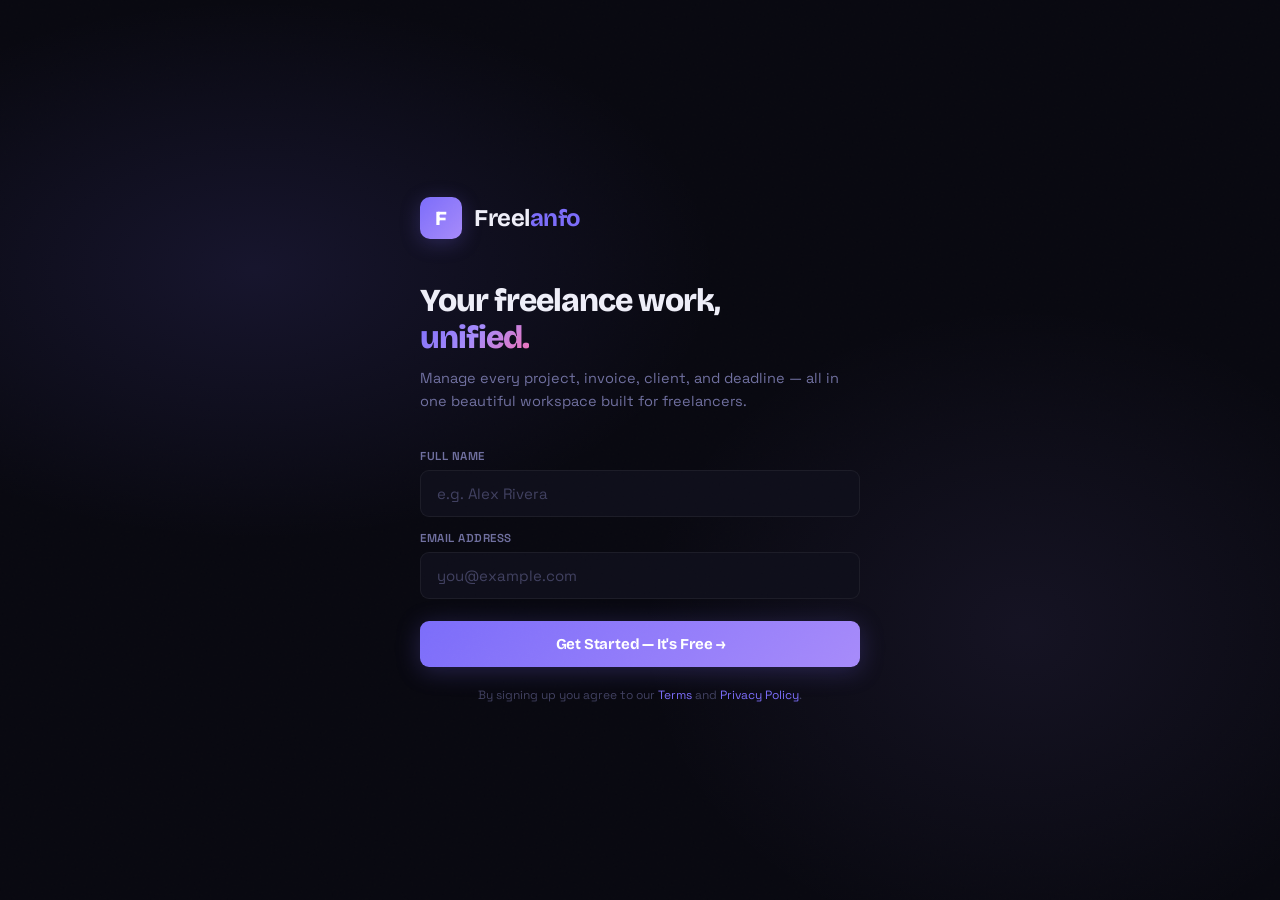
==== commit 6055e1b7: "Update Index.html" ====
--- a/Index.html
+++ b/Index.html
@@ -4,877 +4,1089 @@
 <meta charset="UTF-8">
 <meta name="viewport" content="width=device-width, initial-scale=1.0">
 <title>Freelanfo — Your Work, Unified</title>
-<link href="https://fonts.googleapis.com/css2?family=Syne:wght@400;500;600;700;800&family=DM+Sans:ital,opsz,wght@0,9..40,300;0,9..40,400;0,9..40,500;1,9..40,300&display=swap" rel="stylesheet">
+<link href="https://fonts.googleapis.com/css2?family=Space+Grotesk:wght@300;400;500;600;700&family=Bricolage+Grotesque:opsz,wght@12..96,300;12..96,400;12..96,500;12..96,600;12..96,700;12..96,800&display=swap" rel="stylesheet">
 <style>
-  :root {
-    --bg: #0f0f11;
-    --surface: #16161a;
-    --surface2: #1e1e24;
-    --surface3: #252530;
-    --border: rgba(255,255,255,0.07);
-    --border-hover: rgba(255,255,255,0.14);
-    --text: #e8e8f0;
-    --text-muted: #7a7a8c;
-    --text-dim: #4a4a5a;
-    --accent: #6c63ff;
-    --accent-glow: rgba(108,99,255,0.18);
-    --accent-soft: rgba(108,99,255,0.12);
-    --green: #22c55e;
-    --green-soft: rgba(34,197,94,0.12);
-    --red: #ef4444;
-    --red-soft: rgba(239,68,68,0.12);
-    --amber: #f59e0b;
-    --amber-soft: rgba(245,158,11,0.12);
-    --blue: #3b82f6;
-    --blue-soft: rgba(59,130,246,0.12);
-    --radius: 12px;
-    --radius-sm: 8px;
-    --radius-lg: 18px;
-    --shadow: 0 4px 24px rgba(0,0,0,0.4);
-  }
-
-  * { margin:0; padding:0; box-sizing:border-box; }
-
-  html { scroll-behavior: smooth; }
-
-  body {
-    background: var(--bg);
-    color: var(--text);
-    font-family: 'DM Sans', sans-serif;
-    min-height: 100vh;
-    overflow-x: hidden;
-  }
-
-  /* LAYOUT */
-  .app { display: flex; height: 100vh; overflow: hidden; }
-
-  /* SIDEBAR */
-  .sidebar {
-    width: 240px;
-    flex-shrink: 0;
-    background: var(--surface);
-    border-right: 1px solid var(--border);
-    display: flex;
-    flex-direction: column;
-    padding: 0;
-    transition: width 0.3s ease;
-    z-index: 100;
-  }
-
-  .sidebar-logo {
-    padding: 24px 20px 20px;
-    border-bottom: 1px solid var(--border);
-    display: flex;
-    align-items: center;
-    gap: 10px;
-  }
-
-  .logo-mark {
-    width: 34px; height: 34px;
-    background: var(--accent);
-    border-radius: 9px;
-    display: flex; align-items: center; justify-content: center;
-    font-family: 'Syne', sans-serif;
-    font-weight: 800;
-    font-size: 16px;
-    color: #fff;
-    flex-shrink: 0;
-  }
-
-  .logo-text {
-    font-family: 'Syne', sans-serif;
-    font-weight: 700;
-    font-size: 18px;
-    letter-spacing: -0.3px;
-  }
-
-  .logo-text span { color: var(--accent); }
-
-  .sidebar-nav {
-    flex: 1;
-    padding: 16px 10px;
-    display: flex;
-    flex-direction: column;
-    gap: 2px;
-    overflow-y: auto;
-  }
-
-  .nav-section-label {
-    font-size: 10px;
-    font-weight: 600;
-    letter-spacing: 1.2px;
-    text-transform: uppercase;
-    color: var(--text-dim);
-    padding: 12px 10px 6px;
-  }
-
-  .nav-item {
-    display: flex;
-    align-items: center;
-    gap: 10px;
-    padding: 9px 12px;
-    border-radius: var(--radius-sm);
-    cursor: pointer;
-    transition: all 0.18s;
-    color: var(--text-muted);
-    font-size: 14px;
-    font-weight: 400;
-    position: relative;
-    user-select: none;
-  }
-
-  .nav-item:hover { background: var(--surface2); color: var(--text); }
-
-  .nav-item.active {
-    background: var(--accent-soft);
-    color: var(--accent);
-    font-weight: 500;
-  }
-
-  .nav-item .nav-icon { font-size: 16px; width: 20px; text-align: center; flex-shrink: 0; }
-
-  .nav-badge {
-    margin-left: auto;
-    background: var(--accent);
-    color: #fff;
-    font-size: 10px;
-    font-weight: 700;
-    padding: 1px 6px;
-    border-radius: 20px;
-    min-width: 18px;
-    text-align: center;
-  }
-
-  .sidebar-footer {
-    padding: 14px 10px;
-    border-top: 1px solid var(--border);
-  }
-
-  .user-chip {
-    display: flex;
-    align-items: center;
-    gap: 10px;
-    padding: 9px 10px;
-    border-radius: var(--radius-sm);
-    cursor: pointer;
-    transition: background 0.18s;
-  }
-
-  .user-chip:hover { background: var(--surface2); }
-
-  .avatar {
-    width: 30px; height: 30px;
-    border-radius: 50%;
-    background: linear-gradient(135deg, var(--accent), #a78bfa);
-    display: flex; align-items: center; justify-content: center;
-    font-size: 12px; font-weight: 700; color: #fff;
-    flex-shrink: 0;
-  }
-
-  .user-info { flex: 1; min-width: 0; }
-  .user-name { font-size: 13px; font-weight: 500; white-space: nowrap; overflow: hidden; text-overflow: ellipsis; }
-  .user-plan { font-size: 11px; color: var(--text-muted); }
-
-  /* MAIN */
-  .main {
-    flex: 1;
-    display: flex;
-    flex-direction: column;
-    overflow: hidden;
-    min-width: 0;
-  }
-
-  /* TOPBAR */
-  .topbar {
-    height: 60px;
-    border-bottom: 1px solid var(--border);
-    display: flex;
-    align-items: center;
-    padding: 0 24px;
-    gap: 16px;
-    flex-shrink: 0;
-    background: var(--surface);
-  }
-
-  .topbar-title {
-    font-family: 'Syne', sans-serif;
-    font-weight: 700;
-    font-size: 18px;
-    flex: 1;
-  }
-
-  .topbar-actions { display: flex; align-items: center; gap: 10px; }
-
-  .btn {
-    display: inline-flex;
-    align-items: center;
-    gap: 6px;
-    padding: 8px 16px;
-    border-radius: var(--radius-sm);
-    font-size: 13px;
-    font-weight: 500;
-    cursor: pointer;
-    border: none;
-    transition: all 0.18s;
-    font-family: 'DM Sans', sans-serif;
-    white-space: nowrap;
-  }
-
-  .btn-primary {
-    background: var(--accent);
-    color: #fff;
-  }
-  .btn-primary:hover { background: #7c74ff; transform: translateY(-1px); box-shadow: 0 4px 16px rgba(108,99,255,0.4); }
-
-  .btn-ghost {
-    background: transparent;
-    color: var(--text-muted);
-    border: 1px solid var(--border);
-  }
-  .btn-ghost:hover { background: var(--surface2); color: var(--text); border-color: var(--border-hover); }
-
-  .btn-danger {
-    background: var(--red-soft);
-    color: var(--red);
-    border: 1px solid rgba(239,68,68,0.2);
-  }
-  .btn-danger:hover { background: rgba(239,68,68,0.2); }
-
-  .btn-sm { padding: 5px 12px; font-size: 12px; }
-
-  .mobile-menu-btn {
-    display: none;
-    background: none;
-    border: none;
-    color: var(--text);
-    font-size: 22px;
-    cursor: pointer;
-    padding: 4px;
-  }
-
-  /* CONTENT */
-  .content {
-    flex: 1;
-    overflow-y: auto;
-    padding: 28px 28px;
-  }
-
-  /* PANELS */
-  .panel { display: none; }
-  .panel.active { display: block; }
-
-  /* STATS ROW */
-  .stats-grid {
-    display: grid;
-    grid-template-columns: repeat(4, 1fr);
-    gap: 16px;
-    margin-bottom: 24px;
-  }
-
-  .stat-card {
-    background: var(--surface);
-    border: 1px solid var(--border);
-    border-radius: var(--radius);
-    padding: 20px;
-    position: relative;
-    overflow: hidden;
-    transition: border-color 0.2s;
-  }
-
-  .stat-card:hover { border-color: var(--border-hover); }
-
-  .stat-card::before {
-    content: '';
-    position: absolute;
-    top: 0; left: 0; right: 0;
-    height: 2px;
-  }
-
-  .stat-card.green::before { background: var(--green); }
-  .stat-card.purple::before { background: var(--accent); }
-  .stat-card.amber::before { background: var(--amber); }
-  .stat-card.blue::before { background: var(--blue); }
-
-  .stat-label { font-size: 12px; color: var(--text-muted); font-weight: 500; margin-bottom: 8px; text-transform: uppercase; letter-spacing: 0.5px; }
-  .stat-value { font-family: 'Syne', sans-serif; font-size: 28px; font-weight: 700; margin-bottom: 4px; }
-  .stat-delta { font-size: 12px; color: var(--text-muted); }
-  .stat-delta.up { color: var(--green); }
-  .stat-delta.down { color: var(--red); }
-
-  /* CARDS */
-  .card {
-    background: var(--surface);
-    border: 1px solid var(--border);
-    border-radius: var(--radius);
-    overflow: hidden;
-    transition: border-color 0.2s;
-  }
-
-  .card:hover { border-color: var(--border-hover); }
-
-  .card-header {
-    padding: 18px 20px;
-    border-bottom: 1px solid var(--border);
-    display: flex;
-    align-items: center;
-    justify-content: space-between;
-    gap: 12px;
-  }
-
-  .card-title {
-    font-family: 'Syne', sans-serif;
-    font-size: 15px;
-    font-weight: 600;
-  }
-
-  .card-body { padding: 20px; }
-
-  /* GRID LAYOUTS */
-  .two-col { display: grid; grid-template-columns: 1fr 1fr; gap: 16px; }
-  .three-col { display: grid; grid-template-columns: 1fr 1fr 1fr; gap: 16px; }
-
-  /* TABLE */
-  .table { width: 100%; border-collapse: collapse; }
-  .table th {
-    font-size: 11px;
-    font-weight: 600;
-    text-transform: uppercase;
-    letter-spacing: 0.8px;
-    color: var(--text-dim);
-    padding: 10px 16px;
-    text-align: left;
-    border-bottom: 1px solid var(--border);
-  }
-  .table td {
-    padding: 12px 16px;
-    font-size: 13.5px;
-    border-bottom: 1px solid var(--border);
-    vertical-align: middle;
-  }
-  .table tr:last-child td { border-bottom: none; }
-  .table tr:hover td { background: var(--surface2); }
-
-  /* BADGES */
-  .badge {
-    display: inline-flex;
-    align-items: center;
-    gap: 4px;
-    padding: 3px 10px;
-    border-radius: 20px;
-    font-size: 11px;
-    font-weight: 600;
-    letter-spacing: 0.2px;
-  }
-
-  .badge-green { background: var(--green-soft); color: var(--green); }
-  .badge-red { background: var(--red-soft); color: var(--red); }
-  .badge-amber { background: var(--amber-soft); color: var(--amber); }
-  .badge-blue { background: var(--blue-soft); color: var(--blue); }
-  .badge-purple { background: var(--accent-soft); color: var(--accent); }
-  .badge-gray { background: rgba(255,255,255,0.06); color: var(--text-muted); }
-
-  /* PROGRESS */
-  .progress-bar {
-    height: 6px;
-    background: var(--surface3);
-    border-radius: 3px;
-    overflow: hidden;
-  }
-
-  .progress-fill {
-    height: 100%;
-    border-radius: 3px;
-    background: var(--accent);
-    transition: width 0.6s ease;
-  }
-
-  .progress-fill.green { background: var(--green); }
-  .progress-fill.amber { background: var(--amber); }
-
-  /* FORM ELEMENTS */
-  .form-group { margin-bottom: 16px; }
-  .form-label { font-size: 12px; font-weight: 500; color: var(--text-muted); display: block; margin-bottom: 6px; text-transform: uppercase; letter-spacing: 0.4px; }
-  .form-input {
-    width: 100%;
-    background: var(--surface2);
-    border: 1px solid var(--border);
-    border-radius: var(--radius-sm);
-    padding: 10px 14px;
-    font-size: 14px;
-    color: var(--text);
-    font-family: 'DM Sans', sans-serif;
-    transition: border-color 0.18s;
-    outline: none;
-  }
-  .form-input:focus { border-color: var(--accent); }
-  .form-input::placeholder { color: var(--text-dim); }
-  select.form-input { cursor: pointer; }
-  textarea.form-input { resize: vertical; min-height: 90px; }
-
-  .form-grid { display: grid; grid-template-columns: 1fr 1fr; gap: 14px; }
-
-  /* SEARCH BAR */
-  .search-bar {
-    position: relative;
-    flex: 1;
-    max-width: 280px;
-  }
-
-  .search-bar input {
-    width: 100%;
-    background: var(--surface2);
-    border: 1px solid var(--border);
-    border-radius: var(--radius-sm);
-    padding: 8px 12px 8px 36px;
-    font-size: 13px;
-    color: var(--text);
-    outline: none;
-    font-family: 'DM Sans', sans-serif;
-    transition: border-color 0.18s;
-  }
-
-  .search-bar input:focus { border-color: var(--accent); }
-  .search-bar input::placeholder { color: var(--text-dim); }
-
-  .search-bar::before {
-    content: '⌕';
-    position: absolute;
-    left: 11px;
-    top: 50%;
-    transform: translateY(-50%);
-    color: var(--text-dim);
-    font-size: 16px;
-    pointer-events: none;
-  }
-
-  /* TIMER */
-  .timer-display {
-    font-family: 'Syne', sans-serif;
-    font-size: 52px;
-    font-weight: 700;
-    text-align: center;
-    letter-spacing: -2px;
-    padding: 30px 0 24px;
-  }
-
-  .timer-controls { display: flex; justify-content: center; gap: 10px; margin-bottom: 24px; }
-
-  .timer-btn {
-    width: 50px; height: 50px;
-    border-radius: 50%;
-    border: none;
-    font-size: 20px;
-    cursor: pointer;
-    transition: all 0.18s;
-    display: flex; align-items: center; justify-content: center;
-  }
-
-  .timer-btn.play { background: var(--accent); color: #fff; }
-  .timer-btn.play:hover { background: #7c74ff; transform: scale(1.05); }
-  .timer-btn.stop { background: var(--surface3); color: var(--text); }
-  .timer-btn.stop:hover { background: var(--red-soft); color: var(--red); }
-  .timer-btn.reset { background: var(--surface3); color: var(--text-muted); }
-  .timer-btn.reset:hover { background: var(--surface2); color: var(--text); }
-
-  /* INVOICES SPECIFIC */
-  .invoice-total {
-    font-family: 'Syne', sans-serif;
-    font-size: 22px;
-    font-weight: 700;
-  }
-
-  /* CLIENT CARD */
-  .client-card {
-    background: var(--surface);
-    border: 1px solid var(--border);
-    border-radius: var(--radius);
-    padding: 18px;
-    transition: all 0.2s;
-    cursor: pointer;
-  }
-  .client-card:hover { border-color: var(--border-hover); transform: translateY(-2px); box-shadow: var(--shadow); }
-
-  .client-avatar {
-    width: 42px; height: 42px;
-    border-radius: 12px;
-    display: flex; align-items: center; justify-content: center;
-    font-size: 18px;
-    margin-bottom: 12px;
-  }
-
-  /* PIPELINE */
-  .pipeline { display: grid; grid-template-columns: repeat(4, 1fr); gap: 14px; }
-
-  .pipeline-col {
-    background: var(--surface2);
-    border-radius: var(--radius);
-    padding: 14px;
-    min-height: 300px;
-  }
-
-  .pipeline-col-header {
-    display: flex;
-    align-items: center;
-    justify-content: space-between;
-    margin-bottom: 12px;
-    padding-bottom: 10px;
-    border-bottom: 1px solid var(--border);
-  }
-
-  .pipeline-col-title { font-size: 12px; font-weight: 700; text-transform: uppercase; letter-spacing: 0.8px; }
-
-  .pipeline-card {
-    background: var(--surface);
-    border: 1px solid var(--border);
-    border-radius: var(--radius-sm);
-    padding: 12px;
-    margin-bottom: 8px;
-    cursor: pointer;
-    transition: all 0.18s;
-  }
-  .pipeline-card:hover { border-color: var(--accent); transform: translateX(2px); }
-  .pipeline-card-title { font-size: 13px; font-weight: 500; margin-bottom: 6px; }
-  .pipeline-card-meta { font-size: 11px; color: var(--text-muted); display: flex; justify-content: space-between; }
-
-  /* CHART BARS */
-  .chart-bars {
-    display: flex;
-    align-items: flex-end;
-    gap: 8px;
-    height: 120px;
-    padding: 0 4px;
-  }
-
-  .chart-bar-wrap { flex: 1; display: flex; flex-direction: column; align-items: center; gap: 6px; }
-  .chart-bar {
-    width: 100%;
-    background: var(--accent-soft);
-    border-radius: 4px 4px 0 0;
-    transition: height 0.6s ease;
-    cursor: pointer;
-    position: relative;
-  }
-  .chart-bar:hover { background: var(--accent); }
-  .chart-bar-label { font-size: 10px; color: var(--text-dim); }
-
-  /* NOTIFICATIONS DOT */
-  .notif-dot {
-    width: 8px; height: 8px;
-    border-radius: 50%;
-    background: var(--accent);
-    position: absolute;
-    top: 6px; right: 6px;
-  }
-
-  /* SIGNUP SCREEN */
-  .signup-screen {
-    position: fixed;
-    inset: 0;
-    background: var(--bg);
-    z-index: 9000;
-    display: flex;
-    align-items: center;
-    justify-content: center;
-    padding: 20px;
-  }
-
-  .signup-box {
-    width: 100%;
-    max-width: 420px;
-    animation: modalIn 0.35s ease;
-  }
-
-  .signup-logo {
-    display: flex;
-    align-items: center;
-    gap: 12px;
-    margin-bottom: 40px;
-  }
-
-  .signup-logo .logo-mark { width: 40px; height: 40px; font-size: 20px; }
-  .signup-logo .logo-text { font-size: 22px; }
-
-  .signup-headline {
-    font-family: 'Syne', sans-serif;
-    font-size: 28px;
-    font-weight: 800;
-    line-height: 1.2;
-    margin-bottom: 8px;
-    letter-spacing: -0.5px;
-  }
-
-  .signup-sub {
-    font-size: 14px;
-    color: var(--text-muted);
-    margin-bottom: 32px;
-  }
-
-  .signup-field {
-    margin-bottom: 14px;
-  }
-
-  .signup-field label {
-    display: block;
-    font-size: 12px;
-    font-weight: 600;
-    text-transform: uppercase;
-    letter-spacing: 0.5px;
-    color: var(--text-muted);
-    margin-bottom: 7px;
-  }
-
-  .signup-field input {
-    width: 100%;
-    background: var(--surface);
-    border: 1px solid var(--border);
-    border-radius: var(--radius-sm);
-    padding: 13px 16px;
-    font-size: 15px;
-    color: var(--text);
-    font-family: 'DM Sans', sans-serif;
-    outline: none;
-    transition: border-color 0.2s, box-shadow 0.2s;
-  }
-
-  .signup-field input:focus {
-    border-color: var(--accent);
-    box-shadow: 0 0 0 3px var(--accent-soft);
-  }
-
-  .signup-field input::placeholder { color: var(--text-dim); }
-
-  .signup-btn {
-    width: 100%;
-    padding: 14px;
-    background: var(--accent);
-    color: #fff;
-    border: none;
-    border-radius: var(--radius-sm);
-    font-size: 15px;
-    font-weight: 600;
-    font-family: 'Syne', sans-serif;
-    cursor: pointer;
-    margin-top: 8px;
-    transition: all 0.2s;
-    letter-spacing: 0.2px;
-  }
-
-  .signup-btn:hover {
-    background: #7c74ff;
-    transform: translateY(-1px);
-    box-shadow: 0 6px 20px rgba(108,99,255,0.4);
-  }
-
-  .signup-btn:active { transform: translateY(0); }
-
-  .signup-divider {
-    display: flex;
-    align-items: center;
-    gap: 12px;
-    margin: 20px 0;
-    color: var(--text-dim);
-    font-size: 12px;
-  }
-
-  .signup-divider::before,
-  .signup-divider::after {
-    content: '';
-    flex: 1;
-    height: 1px;
-    background: var(--border);
-  }
-
-  .signup-footer {
-    text-align: center;
-    font-size: 12px;
-    color: var(--text-dim);
-    margin-top: 20px;
-  }
-
-  .signup-footer span { color: var(--accent); cursor: pointer; }
-
-  .signup-error {
-    background: var(--red-soft);
-    border: 1px solid rgba(239,68,68,0.25);
-    color: var(--red);
-    border-radius: var(--radius-sm);
-    padding: 10px 14px;
-    font-size: 13px;
-    margin-bottom: 14px;
-    display: none;
-  }
-
-  /* SCROLLBAR */
-  ::-webkit-scrollbar { width: 5px; height: 5px; }
-  ::-webkit-scrollbar-track { background: transparent; }
-  ::-webkit-scrollbar-thumb { background: var(--surface3); border-radius: 4px; }
-
-  /* MODAL */
-  .modal-overlay {
-    display: none;
-    position: fixed; inset: 0;
-    background: rgba(0,0,0,0.7);
-    z-index: 1000;
-    align-items: center;
-    justify-content: center;
-    padding: 20px;
-    backdrop-filter: blur(4px);
-  }
-  .modal-overlay.open { display: flex; }
-
-  .modal {
-    background: var(--surface);
-    border: 1px solid var(--border);
-    border-radius: var(--radius-lg);
-    padding: 28px;
-    width: 100%;
-    max-width: 520px;
-    max-height: 90vh;
-    overflow-y: auto;
-    animation: modalIn 0.22s ease;
-  }
-
-  @keyframes modalIn {
-    from { opacity: 0; transform: translateY(16px) scale(0.97); }
-    to { opacity: 1; transform: translateY(0) scale(1); }
-  }
-
-  .modal-title {
-    font-family: 'Syne', sans-serif;
-    font-size: 18px;
-    font-weight: 700;
-    margin-bottom: 20px;
-  }
-
-  .modal-actions { display: flex; justify-content: flex-end; gap: 10px; margin-top: 24px; }
-
-  /* TABS */
-  .tabs { display: flex; gap: 2px; background: var(--surface2); border-radius: var(--radius-sm); padding: 3px; margin-bottom: 20px; }
-
-  .tab {
-    flex: 1;
-    padding: 8px 12px;
-    font-size: 13px;
-    font-weight: 500;
-    border-radius: 6px;
-    cursor: pointer;
-    text-align: center;
-    color: var(--text-muted);
-    transition: all 0.18s;
-    border: none;
-    background: none;
-    font-family: 'DM Sans', sans-serif;
-  }
-
-  .tab.active { background: var(--surface); color: var(--text); box-shadow: 0 1px 4px rgba(0,0,0,0.3); }
-
-  /* TIMELINE */
-  .timeline { position: relative; padding-left: 22px; }
-  .timeline::before { content: ''; position: absolute; left: 6px; top: 0; bottom: 0; width: 1px; background: var(--border); }
-
-  .timeline-item { position: relative; margin-bottom: 18px; }
-  .timeline-item::before {
-    content: '';
-    position: absolute;
-    left: -18px; top: 4px;
-    width: 8px; height: 8px;
-    border-radius: 50%;
-    background: var(--accent);
-    border: 2px solid var(--surface);
-  }
-  .timeline-time { font-size: 11px; color: var(--text-dim); margin-bottom: 2px; }
-  .timeline-text { font-size: 13px; color: var(--text-muted); }
-  .timeline-text strong { color: var(--text); }
-
-  /* RESPONSIVE */
-  @media (max-width: 1100px) {
-    .stats-grid { grid-template-columns: repeat(2, 1fr); }
-    .pipeline { grid-template-columns: repeat(2, 1fr); }
-  }
-
-  @media (max-width: 900px) {
-    .sidebar { position: fixed; left: -240px; top: 0; bottom: 0; transition: left 0.3s ease; }
-    .sidebar.open { left: 0; box-shadow: 4px 0 30px rgba(0,0,0,0.5); }
-    .mobile-menu-btn { display: block; }
-    .two-col, .three-col { grid-template-columns: 1fr; }
-    .form-grid { grid-template-columns: 1fr; }
-    .pipeline { grid-template-columns: 1fr 1fr; }
-  }
-
-  @media (max-width: 600px) {
-    .content { padding: 16px; }
-    .stats-grid { grid-template-columns: 1fr 1fr; }
-    .pipeline { grid-template-columns: 1fr; }
-    .topbar { padding: 0 16px; }
-    .timer-display { font-size: 38px; }
-    .table { font-size: 12px; }
-    .table th, .table td { padding: 10px 10px; }
-  }
-
-  /* EMPTY STATE */
-  .empty-state {
-    text-align: center;
-    padding: 48px 20px;
-    color: var(--text-muted);
-  }
-  .empty-state .empty-icon { font-size: 42px; margin-bottom: 12px; }
-  .empty-state p { font-size: 14px; }
-
-  /* INCOME LINE MINI */
-  .income-line {
-    display: flex;
-    align-items: center;
-    justify-content: space-between;
-    padding: 10px 0;
-    border-bottom: 1px solid var(--border);
-    font-size: 13.5px;
-  }
-  .income-line:last-child { border-bottom: none; }
-  .income-line .label { color: var(--text-muted); }
-  .income-line .amount { font-weight: 600; }
-
-  /* OVERLAY for mobile sidebar */
-  .sidebar-overlay {
-    display: none;
-    position: fixed;
-    inset: 0;
-    background: rgba(0,0,0,0.5);
-    z-index: 99;
-  }
-  .sidebar-overlay.open { display: block; }
-
-  .tag {
-    display: inline-block;
-    padding: 2px 8px;
-    border-radius: 4px;
-    font-size: 11px;
-    font-weight: 500;
-    background: var(--surface3);
-    color: var(--text-muted);
-    margin-right: 4px;
-    margin-bottom: 4px;
-  }
-
-  .divider { height: 1px; background: var(--border); margin: 20px 0; }
-
-  /* Toast */
-  .toast-container { position: fixed; bottom: 24px; right: 24px; z-index: 9999; display: flex; flex-direction: column; gap: 8px; }
-  .toast {
-    background: var(--surface2);
-    border: 1px solid var(--border);
-    border-left: 3px solid var(--accent);
-    border-radius: var(--radius-sm);
-    padding: 12px 18px;
-    font-size: 13.5px;
-    min-width: 200px;
-    max-width: 300px;
-    animation: toastIn 0.22s ease;
-    box-shadow: var(--shadow);
-  }
-  .toast.green { border-left-color: var(--green); }
-  .toast.red { border-left-color: var(--red); }
-  @keyframes toastIn { from { opacity: 0; transform: translateX(20px); } to { opacity: 1; transform: translateX(0); } }
-
+:root {
+  --bg: #080810;
+  --surface: #0e0e1a;
+  --surface2: #13131f;
+  --surface3: #1a1a28;
+  --surface4: #20202e;
+  --border: rgba(255,255,255,0.06);
+  --border-md: rgba(255,255,255,0.1);
+  --border-hover: rgba(255,255,255,0.16);
+  --text: #eeeef8;
+  --text-muted: #7070a0;
+  --text-dim: #404060;
+  --accent: #7c6dfa;
+  --accent2: #a78bfa;
+  --accent-glow: rgba(124,109,250,0.25);
+  --accent-soft: rgba(124,109,250,0.1);
+  --accent-border: rgba(124,109,250,0.25);
+  --green: #34d399;
+  --green-soft: rgba(52,211,153,0.1);
+  --red: #f87171;
+  --red-soft: rgba(248,113,113,0.1);
+  --amber: #fbbf24;
+  --amber-soft: rgba(251,191,36,0.1);
+  --blue: #60a5fa;
+  --blue-soft: rgba(96,165,250,0.1);
+  --pink: #f472b6;
+  --pink-soft: rgba(244,114,182,0.1);
+  --radius: 14px;
+  --radius-sm: 9px;
+  --radius-lg: 20px;
+  --shadow: 0 8px 40px rgba(0,0,0,0.6);
+  --shadow-glow: 0 0 40px rgba(124,109,250,0.15);
+}
+
+* { margin:0; padding:0; box-sizing:border-box; }
+html { scroll-behavior: smooth; }
+
+body {
+  background: var(--bg);
+  color: var(--text);
+  font-family: 'Space Grotesk', sans-serif;
+  min-height: 100vh;
+  overflow-x: hidden;
+}
+
+/* Noise texture overlay */
+body::before {
+  content: '';
+  position: fixed;
+  inset: 0;
+  background-image: url("data:image/svg+xml,%3Csvg viewBox='0 0 512 512' xmlns='http://www.w3.org/2000/svg'%3E%3Cfilter id='n'%3E%3CfeTurbulence type='fractalNoise' baseFrequency='0.75' numOctaves='4' stitchTiles='stitch'/%3E%3C/filter%3E%3Crect width='100%25' height='100%25' filter='url(%23n)' opacity='0.025'/%3E%3C/svg%3E");
+  pointer-events: none;
+  z-index: 9999;
+  opacity: 0.4;
+}
+
+/* LAYOUT */
+.app { display: flex; height: 100vh; overflow: hidden; }
+
+/* SIDEBAR */
+.sidebar {
+  width: 248px;
+  flex-shrink: 0;
+  background: var(--surface);
+  border-right: 1px solid var(--border);
+  display: flex;
+  flex-direction: column;
+  z-index: 100;
+  position: relative;
+}
+
+.sidebar::after {
+  content: '';
+  position: absolute;
+  top: 0; right: 0;
+  width: 1px; height: 100%;
+  background: linear-gradient(to bottom, transparent, var(--accent-border) 30%, var(--accent-border) 70%, transparent);
+  opacity: 0.5;
+}
+
+.sidebar-logo {
+  padding: 22px 18px 18px;
+  border-bottom: 1px solid var(--border);
+  display: flex;
+  align-items: center;
+  gap: 12px;
+}
+
+.logo-mark {
+  width: 36px; height: 36px;
+  background: linear-gradient(135deg, var(--accent), var(--accent2));
+  border-radius: 10px;
+  display: flex; align-items: center; justify-content: center;
+  font-family: 'Bricolage Grotesque', sans-serif;
+  font-weight: 800;
+  font-size: 17px;
+  color: #fff;
+  flex-shrink: 0;
+  box-shadow: 0 4px 20px var(--accent-glow);
+}
+
+.logo-text {
+  font-family: 'Bricolage Grotesque', sans-serif;
+  font-weight: 700;
+  font-size: 19px;
+  letter-spacing: -0.5px;
+  color: var(--text);
+}
+
+.logo-text span { color: var(--accent); }
+
+.sidebar-nav {
+  flex: 1;
+  padding: 14px 10px;
+  display: flex;
+  flex-direction: column;
+  gap: 1px;
+  overflow-y: auto;
+}
+
+.nav-section-label {
+  font-size: 9.5px;
+  font-weight: 600;
+  letter-spacing: 1.4px;
+  text-transform: uppercase;
+  color: var(--text-dim);
+  padding: 14px 10px 5px;
+}
+
+.nav-item {
+  display: flex;
+  align-items: center;
+  gap: 10px;
+  padding: 9px 12px;
+  border-radius: var(--radius-sm);
+  cursor: pointer;
+  transition: all 0.15s;
+  color: var(--text-muted);
+  font-size: 13.5px;
+  font-weight: 400;
+  position: relative;
+  user-select: none;
+}
+
+.nav-item:hover { background: var(--surface2); color: var(--text); }
+
+.nav-item.active {
+  background: var(--accent-soft);
+  color: var(--accent2);
+  font-weight: 500;
+  border: 1px solid var(--accent-border);
+}
+
+.nav-item .nav-icon {
+  font-size: 15px;
+  width: 22px;
+  text-align: center;
+  flex-shrink: 0;
+  opacity: 0.8;
+}
+
+.nav-item.active .nav-icon { opacity: 1; }
+
+.nav-badge {
+  margin-left: auto;
+  background: var(--accent);
+  color: #fff;
+  font-size: 10px;
+  font-weight: 700;
+  padding: 1px 7px;
+  border-radius: 20px;
+  min-width: 20px;
+  text-align: center;
+  font-family: 'Space Grotesk', sans-serif;
+}
+
+.sidebar-footer {
+  padding: 12px 10px;
+  border-top: 1px solid var(--border);
+}
+
+.user-chip {
+  display: flex;
+  align-items: center;
+  gap: 10px;
+  padding: 10px 10px;
+  border-radius: var(--radius-sm);
+  cursor: pointer;
+  transition: background 0.15s;
+  border: 1px solid transparent;
+}
+
+.user-chip:hover { background: var(--surface2); border-color: var(--border); }
+
+.avatar {
+  width: 32px; height: 32px;
+  border-radius: 50%;
+  background: linear-gradient(135deg, var(--accent), var(--accent2), var(--pink));
+  display: flex; align-items: center; justify-content: center;
+  font-size: 12px; font-weight: 700; color: #fff;
+  flex-shrink: 0;
+  box-shadow: 0 2px 10px var(--accent-glow);
+}
+
+.user-info { flex: 1; min-width: 0; }
+.user-name { font-size: 13px; font-weight: 500; white-space: nowrap; overflow: hidden; text-overflow: ellipsis; }
+.user-plan { font-size: 11px; color: var(--text-muted); }
+
+/* MAIN */
+.main {
+  flex: 1;
+  display: flex;
+  flex-direction: column;
+  overflow: hidden;
+  min-width: 0;
+}
+
+/* TOPBAR */
+.topbar {
+  height: 58px;
+  border-bottom: 1px solid var(--border);
+  display: flex;
+  align-items: center;
+  padding: 0 24px;
+  gap: 14px;
+  flex-shrink: 0;
+  background: var(--surface);
+  backdrop-filter: blur(10px);
+}
+
+.topbar-title {
+  font-family: 'Bricolage Grotesque', sans-serif;
+  font-weight: 700;
+  font-size: 17px;
+  flex: 1;
+  letter-spacing: -0.3px;
+}
+
+.topbar-actions { display: flex; align-items: center; gap: 8px; }
+
+.btn {
+  display: inline-flex;
+  align-items: center;
+  gap: 6px;
+  padding: 8px 16px;
+  border-radius: var(--radius-sm);
+  font-size: 13px;
+  font-weight: 500;
+  cursor: pointer;
+  border: none;
+  transition: all 0.15s;
+  font-family: 'Space Grotesk', sans-serif;
+  white-space: nowrap;
+  letter-spacing: -0.1px;
+}
+
+.btn-primary {
+  background: linear-gradient(135deg, var(--accent), var(--accent2));
+  color: #fff;
+  box-shadow: 0 2px 12px var(--accent-glow);
+}
+.btn-primary:hover { transform: translateY(-1px); box-shadow: 0 6px 20px var(--accent-glow); filter: brightness(1.1); }
+.btn-primary:active { transform: translateY(0); }
+
+.btn-ghost {
+  background: transparent;
+  color: var(--text-muted);
+  border: 1px solid var(--border);
+}
+.btn-ghost:hover { background: var(--surface2); color: var(--text); border-color: var(--border-md); }
+
+.btn-danger {
+  background: var(--red-soft);
+  color: var(--red);
+  border: 1px solid rgba(248,113,113,0.2);
+}
+.btn-danger:hover { background: rgba(248,113,113,0.2); }
+
+.btn-sm { padding: 5px 12px; font-size: 12px; }
+
+.mobile-menu-btn {
+  display: none;
+  background: none;
+  border: none;
+  color: var(--text);
+  font-size: 22px;
+  cursor: pointer;
+  padding: 4px;
+}
+
+/* CONTENT */
+.content {
+  flex: 1;
+  overflow-y: auto;
+  padding: 28px 30px;
+  background: var(--bg);
+}
+
+/* Subtle grid bg */
+.content {
+  background-image: 
+    linear-gradient(var(--border) 1px, transparent 1px),
+    linear-gradient(90deg, var(--border) 1px, transparent 1px);
+  background-size: 40px 40px;
+  background-color: var(--bg);
+}
+
+/* PANELS */
+.panel { display: none; }
+.panel.active { display: block; animation: fadeIn 0.2s ease; }
+
+@keyframes fadeIn {
+  from { opacity: 0; transform: translateY(6px); }
+  to { opacity: 1; transform: translateY(0); }
+}
+
+/* STATS GRID */
+.stats-grid {
+  display: grid;
+  grid-template-columns: repeat(4, 1fr);
+  gap: 14px;
+  margin-bottom: 22px;
+}
+
+.stat-card {
+  background: var(--surface);
+  border: 1px solid var(--border);
+  border-radius: var(--radius);
+  padding: 20px;
+  position: relative;
+  overflow: hidden;
+  transition: all 0.2s;
+}
+
+.stat-card:hover { border-color: var(--border-md); transform: translateY(-2px); box-shadow: 0 8px 30px rgba(0,0,0,0.4); }
+
+.stat-card::before {
+  content: '';
+  position: absolute;
+  top: 0; left: 0; right: 0;
+  height: 2px;
+}
+
+.stat-card::after {
+  content: '';
+  position: absolute;
+  top: -30px; right: -20px;
+  width: 80px; height: 80px;
+  border-radius: 50%;
+  opacity: 0.05;
+}
+
+.stat-card.green::before { background: linear-gradient(90deg, var(--green), transparent); }
+.stat-card.green::after { background: var(--green); }
+.stat-card.purple::before { background: linear-gradient(90deg, var(--accent), transparent); }
+.stat-card.purple::after { background: var(--accent); }
+.stat-card.amber::before { background: linear-gradient(90deg, var(--amber), transparent); }
+.stat-card.amber::after { background: var(--amber); }
+.stat-card.blue::before { background: linear-gradient(90deg, var(--blue), transparent); }
+.stat-card.blue::after { background: var(--blue); }
+.stat-card.red::before { background: linear-gradient(90deg, var(--red), transparent); }
+
+.stat-icon {
+  font-size: 22px;
+  margin-bottom: 12px;
+  display: block;
+}
+
+.stat-label { font-size: 11px; color: var(--text-muted); font-weight: 500; margin-bottom: 6px; text-transform: uppercase; letter-spacing: 0.8px; }
+.stat-value { font-family: 'Bricolage Grotesque', sans-serif; font-size: 30px; font-weight: 700; margin-bottom: 4px; letter-spacing: -1px; }
+.stat-delta { font-size: 12px; color: var(--text-muted); }
+.stat-delta.up { color: var(--green); }
+.stat-delta.down { color: var(--red); }
+
+/* CARDS */
+.card {
+  background: var(--surface);
+  border: 1px solid var(--border);
+  border-radius: var(--radius);
+  overflow: hidden;
+  transition: border-color 0.2s;
+}
+
+.card:hover { border-color: var(--border-md); }
+
+.card-header {
+  padding: 16px 20px;
+  border-bottom: 1px solid var(--border);
+  display: flex;
+  align-items: center;
+  justify-content: space-between;
+  gap: 12px;
+}
+
+.card-title {
+  font-family: 'Bricolage Grotesque', sans-serif;
+  font-size: 14px;
+  font-weight: 600;
+  letter-spacing: -0.2px;
+}
+
+.card-body { padding: 20px; }
+
+/* GRID LAYOUTS */
+.two-col { display: grid; grid-template-columns: 1fr 1fr; gap: 14px; }
+.three-col { display: grid; grid-template-columns: 1fr 1fr 1fr; gap: 14px; }
+
+/* TABLE */
+.table { width: 100%; border-collapse: collapse; }
+.table th {
+  font-size: 10.5px;
+  font-weight: 600;
+  text-transform: uppercase;
+  letter-spacing: 1px;
+  color: var(--text-dim);
+  padding: 10px 16px;
+  text-align: left;
+  border-bottom: 1px solid var(--border);
+  background: var(--surface2);
+}
+.table td {
+  padding: 11px 16px;
+  font-size: 13.5px;
+  border-bottom: 1px solid var(--border);
+  vertical-align: middle;
+}
+.table tr:last-child td { border-bottom: none; }
+.table tr:hover td { background: rgba(255,255,255,0.02); }
+
+/* BADGES */
+.badge {
+  display: inline-flex;
+  align-items: center;
+  gap: 4px;
+  padding: 3px 10px;
+  border-radius: 20px;
+  font-size: 11px;
+  font-weight: 600;
+  letter-spacing: 0.2px;
+}
+
+.badge-green { background: var(--green-soft); color: var(--green); border: 1px solid rgba(52,211,153,0.2); }
+.badge-red { background: var(--red-soft); color: var(--red); border: 1px solid rgba(248,113,113,0.2); }
+.badge-amber { background: var(--amber-soft); color: var(--amber); border: 1px solid rgba(251,191,36,0.2); }
+.badge-blue { background: var(--blue-soft); color: var(--blue); border: 1px solid rgba(96,165,250,0.2); }
+.badge-purple { background: var(--accent-soft); color: var(--accent2); border: 1px solid var(--accent-border); }
+.badge-gray { background: rgba(255,255,255,0.04); color: var(--text-muted); border: 1px solid var(--border); }
+.badge-pink { background: var(--pink-soft); color: var(--pink); border: 1px solid rgba(244,114,182,0.2); }
+
+/* PROGRESS */
+.progress-bar {
+  height: 5px;
+  background: var(--surface3);
+  border-radius: 3px;
+  overflow: hidden;
+}
+
+.progress-fill {
+  height: 100%;
+  border-radius: 3px;
+  background: linear-gradient(90deg, var(--accent), var(--accent2));
+  transition: width 0.6s ease;
+}
+
+.progress-fill.green { background: linear-gradient(90deg, var(--green), #6ee7b7); }
+.progress-fill.amber { background: linear-gradient(90deg, var(--amber), #fde68a); }
+.progress-fill.red { background: linear-gradient(90deg, var(--red), #fca5a5); }
+
+/* FORM ELEMENTS */
+.form-group { margin-bottom: 16px; }
+.form-label {
+  font-size: 11.5px;
+  font-weight: 600;
+  color: var(--text-muted);
+  display: block;
+  margin-bottom: 6px;
+  text-transform: uppercase;
+  letter-spacing: 0.5px;
+}
+.form-input {
+  width: 100%;
+  background: var(--surface2);
+  border: 1px solid var(--border);
+  border-radius: var(--radius-sm);
+  padding: 10px 14px;
+  font-size: 14px;
+  color: var(--text);
+  font-family: 'Space Grotesk', sans-serif;
+  transition: all 0.15s;
+  outline: none;
+}
+.form-input:focus { border-color: var(--accent); box-shadow: 0 0 0 3px var(--accent-soft); }
+.form-input::placeholder { color: var(--text-dim); }
+select.form-input { cursor: pointer; }
+textarea.form-input { resize: vertical; min-height: 90px; }
+
+.form-grid { display: grid; grid-template-columns: 1fr 1fr; gap: 14px; }
+
+/* SEARCH BAR */
+.search-bar {
+  position: relative;
+  flex: 1;
+  max-width: 260px;
+}
+
+.search-bar input {
+  width: 100%;
+  background: var(--surface2);
+  border: 1px solid var(--border);
+  border-radius: var(--radius-sm);
+  padding: 8px 12px 8px 36px;
+  font-size: 13px;
+  color: var(--text);
+  outline: none;
+  font-family: 'Space Grotesk', sans-serif;
+  transition: all 0.15s;
+}
+
+.search-bar input:focus { border-color: var(--accent); background: var(--surface3); }
+.search-bar input::placeholder { color: var(--text-dim); }
+
+.search-bar::before {
+  content: '⌕';
+  position: absolute;
+  left: 11px;
+  top: 50%;
+  transform: translateY(-50%);
+  color: var(--text-dim);
+  font-size: 16px;
+  pointer-events: none;
+}
+
+/* TIMER */
+.timer-display {
+  font-family: 'Bricolage Grotesque', sans-serif;
+  font-size: 58px;
+  font-weight: 700;
+  text-align: center;
+  letter-spacing: -3px;
+  padding: 28px 0 22px;
+  background: linear-gradient(135deg, var(--text), var(--accent2));
+  -webkit-background-clip: text;
+  -webkit-text-fill-color: transparent;
+  background-clip: text;
+}
+
+.timer-controls { display: flex; justify-content: center; gap: 10px; margin-bottom: 20px; }
+
+.timer-btn {
+  width: 52px; height: 52px;
+  border-radius: 50%;
+  border: none;
+  font-size: 20px;
+  cursor: pointer;
+  transition: all 0.15s;
+  display: flex; align-items: center; justify-content: center;
+}
+
+.timer-btn.play {
+  background: linear-gradient(135deg, var(--accent), var(--accent2));
+  color: #fff;
+  box-shadow: 0 4px 20px var(--accent-glow);
+}
+.timer-btn.play:hover { transform: scale(1.08); box-shadow: 0 6px 28px var(--accent-glow); }
+.timer-btn.stop { background: var(--surface3); color: var(--text); border: 1px solid var(--border); }
+.timer-btn.stop:hover { background: var(--red-soft); color: var(--red); border-color: rgba(248,113,113,0.2); }
+.timer-btn.reset { background: var(--surface3); color: var(--text-muted); border: 1px solid var(--border); }
+.timer-btn.reset:hover { background: var(--surface2); color: var(--text); }
+
+/* CLIENT CARD */
+.client-card {
+  background: var(--surface);
+  border: 1px solid var(--border);
+  border-radius: var(--radius);
+  padding: 18px;
+  transition: all 0.2s;
+  cursor: pointer;
+}
+.client-card:hover { border-color: var(--accent-border); transform: translateY(-2px); box-shadow: 0 8px 30px rgba(0,0,0,0.4); }
+
+.client-avatar {
+  width: 44px; height: 44px;
+  border-radius: 12px;
+  display: flex; align-items: center; justify-content: center;
+  font-size: 20px;
+  margin-bottom: 12px;
+  background: var(--surface3);
+}
+
+/* PIPELINE */
+.pipeline { display: grid; grid-template-columns: repeat(4, 1fr); gap: 12px; }
+
+.pipeline-col {
+  background: var(--surface);
+  border: 1px solid var(--border);
+  border-radius: var(--radius);
+  padding: 14px;
+  min-height: 340px;
+}
+
+.pipeline-col-header {
+  display: flex;
+  align-items: center;
+  justify-content: space-between;
+  margin-bottom: 14px;
+  padding-bottom: 12px;
+  border-bottom: 1px solid var(--border);
+}
+
+.pipeline-col-title {
+  font-size: 11px;
+  font-weight: 700;
+  text-transform: uppercase;
+  letter-spacing: 0.8px;
+  font-family: 'Bricolage Grotesque', sans-serif;
+}
+
+.pipeline-card {
+  background: var(--surface2);
+  border: 1px solid var(--border);
+  border-radius: var(--radius-sm);
+  padding: 12px;
+  margin-bottom: 8px;
+  cursor: pointer;
+  transition: all 0.15s;
+}
+.pipeline-card:hover { border-color: var(--accent-border); background: var(--surface3); }
+.pipeline-card-title { font-size: 13px; font-weight: 500; margin-bottom: 8px; }
+.pipeline-card-meta { font-size: 11px; color: var(--text-muted); display: flex; justify-content: space-between; align-items: center; }
+
+/* CHART BARS */
+.chart-bars {
+  display: flex;
+  align-items: flex-end;
+  gap: 10px;
+  height: 130px;
+  padding: 0 4px;
+}
+
+.chart-bar-wrap { flex: 1; display: flex; flex-direction: column; align-items: center; gap: 6px; }
+.chart-bar {
+  width: 100%;
+  background: var(--accent-soft);
+  border: 1px solid var(--accent-border);
+  border-bottom: none;
+  border-radius: 6px 6px 0 0;
+  transition: all 0.3s;
+  cursor: pointer;
+  position: relative;
+  min-height: 4px;
+}
+.chart-bar:hover { background: linear-gradient(to top, var(--accent), var(--accent2)); border-color: var(--accent); }
+.chart-bar-label { font-size: 10px; color: var(--text-dim); }
+
+/* NOTIFICATIONS DOT */
+.notif-dot {
+  width: 7px; height: 7px;
+  border-radius: 50%;
+  background: var(--accent);
+  position: absolute;
+  top: 5px; right: 5px;
+  box-shadow: 0 0 6px var(--accent);
+}
+
+/* SIGNUP SCREEN */
+.signup-screen {
+  position: fixed;
+  inset: 0;
+  background: var(--bg);
+  z-index: 9000;
+  display: flex;
+  align-items: center;
+  justify-content: center;
+  padding: 20px;
+}
+
+/* Animated gradient bg for signup */
+.signup-screen::before {
+  content: '';
+  position: fixed;
+  inset: 0;
+  background: 
+    radial-gradient(ellipse 60% 50% at 20% 30%, rgba(124,109,250,0.12) 0%, transparent 60%),
+    radial-gradient(ellipse 50% 60% at 80% 70%, rgba(167,139,250,0.08) 0%, transparent 60%);
+  animation: bgPulse 8s ease-in-out infinite alternate;
+}
+
+@keyframes bgPulse {
+  from { opacity: 0.6; }
+  to { opacity: 1; }
+}
+
+.signup-box {
+  width: 100%;
+  max-width: 440px;
+  animation: signupIn 0.5s cubic-bezier(0.16, 1, 0.3, 1);
+  position: relative;
+}
+
+@keyframes signupIn {
+  from { opacity: 0; transform: translateY(24px) scale(0.96); }
+  to { opacity: 1; transform: translateY(0) scale(1); }
+}
+
+.signup-logo {
+  display: flex;
+  align-items: center;
+  gap: 12px;
+  margin-bottom: 44px;
+}
+
+.signup-logo .logo-mark { width: 42px; height: 42px; font-size: 20px; }
+.signup-logo .logo-text { font-size: 24px; }
+
+.signup-headline {
+  font-family: 'Bricolage Grotesque', sans-serif;
+  font-size: 32px;
+  font-weight: 800;
+  line-height: 1.15;
+  margin-bottom: 10px;
+  letter-spacing: -1px;
+  color: var(--text);
+}
+
+.signup-headline span {
+  background: linear-gradient(135deg, var(--accent), var(--accent2), var(--pink));
+  -webkit-background-clip: text;
+  -webkit-text-fill-color: transparent;
+  background-clip: text;
+}
+
+.signup-sub {
+  font-size: 14.5px;
+  color: var(--text-muted);
+  margin-bottom: 36px;
+  line-height: 1.6;
+}
+
+.signup-field { margin-bottom: 14px; }
+
+.signup-field label {
+  display: block;
+  font-size: 11.5px;
+  font-weight: 600;
+  text-transform: uppercase;
+  letter-spacing: 0.5px;
+  color: var(--text-muted);
+  margin-bottom: 7px;
+}
+
+.signup-field input {
+  width: 100%;
+  background: var(--surface);
+  border: 1px solid var(--border);
+  border-radius: var(--radius-sm);
+  padding: 13px 16px;
+  font-size: 15px;
+  color: var(--text);
+  font-family: 'Space Grotesk', sans-serif;
+  outline: none;
+  transition: all 0.15s;
+}
+
+.signup-field input:focus {
+  border-color: var(--accent);
+  box-shadow: 0 0 0 3px var(--accent-soft);
+  background: var(--surface2);
+}
+
+.signup-field input::placeholder { color: var(--text-dim); }
+
+.signup-btn {
+  width: 100%;
+  padding: 14px;
+  background: linear-gradient(135deg, var(--accent), var(--accent2));
+  color: #fff;
+  border: none;
+  border-radius: var(--radius-sm);
+  font-size: 15px;
+  font-weight: 700;
+  font-family: 'Bricolage Grotesque', sans-serif;
+  cursor: pointer;
+  margin-top: 8px;
+  transition: all 0.2s;
+  letter-spacing: -0.2px;
+  box-shadow: 0 4px 24px var(--accent-glow);
+}
+
+.signup-btn:hover {
+  transform: translateY(-2px);
+  box-shadow: 0 8px 30px var(--accent-glow);
+  filter: brightness(1.1);
+}
+
+.signup-btn:active { transform: translateY(0); }
+
+.signup-footer {
+  text-align: center;
+  font-size: 12px;
+  color: var(--text-dim);
+  margin-top: 20px;
+}
+
+.signup-footer span { color: var(--accent); cursor: pointer; }
+.signup-footer span:hover { text-decoration: underline; }
+
+.signup-error {
+  background: var(--red-soft);
+  border: 1px solid rgba(248,113,113,0.25);
+  color: var(--red);
+  border-radius: var(--radius-sm);
+  padding: 10px 14px;
+  font-size: 13px;
+  margin-bottom: 14px;
+  display: none;
+}
+
+/* SCROLLBAR */
+::-webkit-scrollbar { width: 5px; height: 5px; }
+::-webkit-scrollbar-track { background: transparent; }
+::-webkit-scrollbar-thumb { background: var(--surface4); border-radius: 4px; }
+::-webkit-scrollbar-thumb:hover { background: var(--surface3); }
+
+/* MODAL */
+.modal-overlay {
+  display: none;
+  position: fixed; inset: 0;
+  background: rgba(0,0,0,0.8);
+  z-index: 1000;
+  align-items: center;
+  justify-content: center;
+  padding: 20px;
+  backdrop-filter: blur(6px);
+}
+.modal-overlay.open { display: flex; }
+
+.modal {
+  background: var(--surface);
+  border: 1px solid var(--border-md);
+  border-radius: var(--radius-lg);
+  padding: 28px;
+  width: 100%;
+  max-width: 520px;
+  max-height: 90vh;
+  overflow-y: auto;
+  animation: modalIn 0.22s cubic-bezier(0.16, 1, 0.3, 1);
+  box-shadow: 0 24px 80px rgba(0,0,0,0.7), 0 0 0 1px var(--border);
+}
+
+@keyframes modalIn {
+  from { opacity: 0; transform: translateY(16px) scale(0.97); }
+  to { opacity: 1; transform: translateY(0) scale(1); }
+}
+
+.modal-title {
+  font-family: 'Bricolage Grotesque', sans-serif;
+  font-size: 19px;
+  font-weight: 700;
+  margin-bottom: 22px;
+  letter-spacing: -0.4px;
+}
+
+.modal-actions { display: flex; justify-content: flex-end; gap: 10px; margin-top: 24px; }
+
+/* TABS */
+.tabs {
+  display: flex;
+  gap: 2px;
+  background: var(--surface2);
+  border: 1px solid var(--border);
+  border-radius: var(--radius-sm);
+  padding: 3px;
+  margin-bottom: 18px;
+}
+
+.tab {
+  flex: 1;
+  padding: 7px 12px;
+  font-size: 13px;
+  font-weight: 500;
+  border-radius: 6px;
+  cursor: pointer;
+  text-align: center;
+  color: var(--text-muted);
+  transition: all 0.15s;
+  border: none;
+  background: none;
+  font-family: 'Space Grotesk', sans-serif;
+}
+
+.tab.active {
+  background: var(--surface);
+  color: var(--text);
+  box-shadow: 0 1px 6px rgba(0,0,0,0.3);
+  border: 1px solid var(--border);
+}
+
+/* TIMELINE */
+.timeline { position: relative; padding-left: 22px; }
+.timeline::before {
+  content: '';
+  position: absolute;
+  left: 6px; top: 0; bottom: 0;
+  width: 1px;
+  background: linear-gradient(to bottom, var(--accent-border), transparent);
+}
+
+.timeline-item { position: relative; margin-bottom: 16px; }
+.timeline-item::before {
+  content: '';
+  position: absolute;
+  left: -18px; top: 5px;
+  width: 8px; height: 8px;
+  border-radius: 50%;
+  background: var(--accent);
+  border: 2px solid var(--surface);
+  box-shadow: 0 0 8px var(--accent-glow);
+}
+.timeline-time { font-size: 11px; color: var(--text-dim); margin-bottom: 2px; }
+.timeline-text { font-size: 13px; color: var(--text-muted); }
+.timeline-text strong { color: var(--text); }
+
+/* INCOME LINE */
+.income-line {
+  display: flex;
+  align-items: center;
+  justify-content: space-between;
+  padding: 10px 0;
+  border-bottom: 1px solid var(--border);
+  font-size: 13.5px;
+}
+.income-line:last-child { border-bottom: none; }
+.income-line .label { color: var(--text-muted); }
+.income-line .amount { font-weight: 600; font-family: 'Bricolage Grotesque', sans-serif; }
+
+/* OVERLAY for mobile sidebar */
+.sidebar-overlay {
+  display: none;
+  position: fixed;
+  inset: 0;
+  background: rgba(0,0,0,0.7);
+  z-index: 99;
+  backdrop-filter: blur(4px);
+}
+.sidebar-overlay.open { display: block; }
+
+/* RESPONSIVE */
+@media (max-width: 1200px) {
+  .stats-grid { grid-template-columns: repeat(2, 1fr); }
+  .pipeline { grid-template-columns: repeat(2, 1fr); }
+}
+
+@media (max-width: 900px) {
+  .sidebar { position: fixed; left: -248px; top: 0; bottom: 0; transition: left 0.3s ease; }
+  .sidebar.open { left: 0; box-shadow: 4px 0 40px rgba(0,0,0,0.7); }
+  .mobile-menu-btn { display: block; }
+  .two-col, .three-col { grid-template-columns: 1fr; }
+  .form-grid { grid-template-columns: 1fr; }
+  .pipeline { grid-template-columns: 1fr 1fr; }
+}
+
+@media (max-width: 600px) {
+  .content { padding: 16px; }
+  .stats-grid { grid-template-columns: 1fr 1fr; }
+  .pipeline { grid-template-columns: 1fr; }
+  .topbar { padding: 0 16px; }
+  .timer-display { font-size: 42px; }
+}
+
+/* EMPTY STATE */
+.empty-state {
+  text-align: center;
+  padding: 52px 20px;
+  color: var(--text-muted);
+}
+.empty-state .empty-icon { font-size: 36px; margin-bottom: 14px; opacity: 0.6; }
+.empty-state h4 {
+  font-family: 'Bricolage Grotesque', sans-serif;
+  font-size: 16px;
+  font-weight: 600;
+  margin-bottom: 6px;
+  color: var(--text);
+}
+.empty-state p { font-size: 13px; color: var(--text-muted); }
+
+.tag {
+  display: inline-block;
+  padding: 2px 8px;
+  border-radius: 4px;
+  font-size: 11px;
+  font-weight: 500;
+  background: var(--surface3);
+  color: var(--text-muted);
+  border: 1px solid var(--border);
+  margin-right: 4px;
+  margin-bottom: 4px;
+}
+
+.divider { height: 1px; background: var(--border); margin: 20px 0; }
+
+/* TOAST */
+.toast-container { position: fixed; bottom: 24px; right: 24px; z-index: 9999; display: flex; flex-direction: column; gap: 8px; }
+.toast {
+  background: var(--surface2);
+  border: 1px solid var(--border-md);
+  border-left: 3px solid var(--accent);
+  border-radius: var(--radius-sm);
+  padding: 12px 18px;
+  font-size: 13.5px;
+  min-width: 200px;
+  max-width: 300px;
+  animation: toastIn 0.22s cubic-bezier(0.16, 1, 0.3, 1);
+  box-shadow: var(--shadow);
+  backdrop-filter: blur(10px);
+}
+.toast.green { border-left-color: var(--green); }
+.toast.red { border-left-color: var(--red); }
+@keyframes toastIn { from { opacity: 0; transform: translateX(24px); } to { opacity: 1; transform: translateX(0); } }
+
+/* SECTION HEADING */
+.section-heading {
+  font-family: 'Bricolage Grotesque', sans-serif;
+  font-size: 20px;
+  font-weight: 700;
+  letter-spacing: -0.5px;
+  margin-bottom: 20px;
+}
+
+/* PROJECT CARD */
+.project-card {
+  background: var(--surface);
+  border: 1px solid var(--border);
+  border-radius: var(--radius);
+  padding: 20px;
+  cursor: pointer;
+  transition: all 0.2s;
+  position: relative;
+  overflow: hidden;
+}
+
+.project-card::before {
+  content: '';
+  position: absolute;
+  top: 0; left: 0; right: 0;
+  height: 3px;
+  opacity: 0;
+  transition: opacity 0.2s;
+}
+
+.project-card:hover::before { opacity: 1; }
+.project-card:hover { border-color: var(--border-md); transform: translateY(-3px); box-shadow: 0 12px 40px rgba(0,0,0,0.4); }
+.project-card.in-progress::before { background: linear-gradient(90deg, var(--accent), var(--accent2)); }
+.project-card.on-track::before { background: linear-gradient(90deg, var(--green), #6ee7b7); }
+.project-card.at-risk::before { background: linear-gradient(90deg, var(--red), #fca5a5); }
+.project-card.review::before { background: linear-gradient(90deg, var(--amber), #fde68a); }
+
+/* QUICK ACTION STRIP */
+.quick-actions {
+  display: flex;
+  gap: 10px;
+  margin-bottom: 22px;
+  flex-wrap: wrap;
+}
+
+.quick-action {
+  display: flex;
+  align-items: center;
+  gap: 8px;
+  padding: 10px 16px;
+  background: var(--surface);
+  border: 1px solid var(--border);
+  border-radius: var(--radius-sm);
+  cursor: pointer;
+  transition: all 0.15s;
+  font-size: 13px;
+  color: var(--text-muted);
+  font-weight: 500;
+}
+
+.quick-action:hover { background: var(--surface2); border-color: var(--border-md); color: var(--text); }
+.quick-action .qa-icon { font-size: 16px; }
 </style>
 </head>
 <body>
@@ -886,31 +1098,28 @@
       <div class="logo-mark">F</div>
       <div class="logo-text">Freel<span>anfo</span></div>
     </div>
-    <div class="signup-headline">Your freelance<br>work, unified.</div>
-    <div class="signup-sub">Create your free account and take control of every project, invoice, and client — all in one place.</div>
-
+    <div class="signup-headline">Your freelance work,<br><span>unified.</span></div>
+    <div class="signup-sub">Manage every project, invoice, client, and deadline — all in one beautiful workspace built for freelancers.</div>
     <div class="signup-error" id="signupError"></div>
-
     <div class="signup-field">
       <label>Full Name</label>
-      <input type="text" id="signupName" placeholder="e.g. Alex Karim" autocomplete="name" onkeydown="if(event.key==='Enter')document.getElementById('signupEmail').focus()">
+      <input type="text" id="signupName" placeholder="e.g. Alex Rivera" autocomplete="name" onkeydown="if(event.key==='Enter')document.getElementById('signupEmail').focus()">
     </div>
     <div class="signup-field">
       <label>Email Address</label>
       <input type="email" id="signupEmail" placeholder="you@example.com" autocomplete="email" onkeydown="if(event.key==='Enter')handleSignup()">
     </div>
-
-    <button class="signup-btn" onclick="handleSignup()">Get Started — It's Free</button>
-
+    <button class="signup-btn" onclick="handleSignup()">Get Started — It's Free →</button>
     <div class="signup-footer">
       By signing up you agree to our <span>Terms</span> and <span>Privacy Policy</span>.
     </div>
   </div>
 </div>
 
-  <!-- SIDEBAR OVERLAY (mobile) -->
-  <div class="sidebar-overlay" id="sidebarOverlay" onclick="closeSidebar()"></div>
-
+<!-- SIDEBAR OVERLAY -->
+<div class="sidebar-overlay" id="sidebarOverlay" onclick="closeSidebar()"></div>
+
+<div class="app">
   <!-- SIDEBAR -->
   <aside class="sidebar" id="sidebar">
     <div class="sidebar-logo">
@@ -929,7 +1138,7 @@
       <div class="nav-item" onclick="navigate('projects', this)">
         <span class="nav-icon">◫</span>
         <span>Projects</span>
-        <span class="nav-badge">5</span>
+        <span class="nav-badge" id="badge-projects">0</span>
       </div>
       <div class="nav-item" onclick="navigate('pipeline', this)">
         <span class="nav-icon">⊞</span>
@@ -942,7 +1151,7 @@
       <div class="nav-item" onclick="navigate('tasks', this)">
         <span class="nav-icon">✓</span>
         <span>Tasks</span>
-        <span class="nav-badge">8</span>
+        <span class="nav-badge" id="badge-tasks">0</span>
       </div>
 
       <div class="nav-section-label">Finance</div>
@@ -950,7 +1159,7 @@
       <div class="nav-item" onclick="navigate('invoices', this)">
         <span class="nav-icon">◱</span>
         <span>Invoices</span>
-        <span class="nav-badge">3</span>
+        <span class="nav-badge" id="badge-invoices">0</span>
       </div>
       <div class="nav-item" onclick="navigate('expenses', this)">
         <span class="nav-icon">◈</span>
@@ -975,20 +1184,18 @@
 
     <div class="sidebar-footer">
       <div class="user-chip">
-        <div class="avatar">AK</div>
+        <div class="avatar" id="sidebarAvatar">?</div>
         <div class="user-info">
-          <div class="user-name">Your Name</div>
-          <div class="user-plan">your@email.com</div>
-        </div>
-        <span style="color:var(--text-dim);font-size:12px;">⚙</span>
+          <div class="user-name" id="sidebarName">Your Name</div>
+          <div class="user-plan" id="sidebarEmail">your@email.com</div>
+        </div>
+        <span style="color:var(--text-dim);font-size:14px">⚙</span>
       </div>
     </div>
   </aside>
 
   <!-- MAIN CONTENT -->
   <main class="main">
-
-    <!-- TOPBAR -->
     <div class="topbar">
       <button class="mobile-menu-btn" onclick="toggleSidebar()">☰</button>
       <div class="topbar-title" id="topbarTitle">Dashboard</div>
@@ -1000,61 +1207,71 @@
           🔔
           <span class="notif-dot"></span>
         </button>
-        <button class="btn btn-primary btn-sm" id="mainCTA" onclick="openMainCTA()">+ New Project</button>
-      </div>
-    </div>
-
-    <!-- CONTENT -->
+        <button class="btn btn-primary btn-sm" id="mainCTA" onclick="openModal('projectModal')">+ New Project</button>
+      </div>
+    </div>
+
     <div class="content">
 
       <!-- ===== DASHBOARD ===== -->
       <div class="panel active" id="panel-dashboard">
-
-        <div style="margin-bottom:20px">
-          <div id="dash-greeting" style="font-size:13px;color:var(--text-muted);margin-bottom:4px">Good morning 👋</div>
-          <div id="dash-subline" style="font-family:'Syne',sans-serif;font-size:22px;font-weight:700">Here's your workspace — let's build something.</div>
+        <div style="margin-bottom:24px;display:flex;align-items:flex-start;justify-content:space-between;flex-wrap:wrap;gap:12px">
+          <div>
+            <div id="dash-greeting" style="font-size:13px;color:var(--text-muted);margin-bottom:4px">Good morning 👋</div>
+            <div id="dash-subline" style="font-family:'Bricolage Grotesque',sans-serif;font-size:24px;font-weight:700;letter-spacing:-0.5px">Here's your workspace — let's build something.</div>
+          </div>
+          <div style="display:flex;gap:8px;flex-wrap:wrap">
+            <button class="btn btn-ghost btn-sm" onclick="openModal('projectModal')">+ Project</button>
+            <button class="btn btn-ghost btn-sm" onclick="openModal('invoiceModal')">+ Invoice</button>
+            <button class="btn btn-primary btn-sm" onclick="openModal('taskModal')">+ Task</button>
+          </div>
         </div>
 
         <div class="stats-grid">
           <div class="stat-card green">
+            <span class="stat-icon">💰</span>
             <div class="stat-label">Revenue (Month)</div>
             <div class="stat-value" id="stat-revenue">$0</div>
             <div class="stat-delta">No paid invoices yet</div>
           </div>
           <div class="stat-card purple">
+            <span class="stat-icon">◫</span>
             <div class="stat-label">Active Projects</div>
             <div class="stat-value" id="stat-projects">0</div>
             <div class="stat-delta">Add your first project</div>
           </div>
           <div class="stat-card amber">
+            <span class="stat-icon">📋</span>
             <div class="stat-label">Unpaid Invoices</div>
             <div class="stat-value" id="stat-unpaid">$0</div>
             <div class="stat-delta">All clear</div>
           </div>
           <div class="stat-card blue">
+            <span class="stat-icon">⏱</span>
             <div class="stat-label">Hours Tracked</div>
-            <div class="stat-value">0h</div>
+            <div class="stat-value" id="stat-hours">0h</div>
             <div class="stat-delta">Start the timer</div>
           </div>
         </div>
 
-        <div class="two-col" style="margin-bottom:16px">
-          <!-- Revenue Chart -->
+        <div class="two-col" style="margin-bottom:14px">
           <div class="card">
             <div class="card-header">
               <div class="card-title">Revenue — Last 6 Months</div>
-              <span class="badge badge-green">↑ 18%</span>
+              <span class="badge badge-green">↑ trend</span>
             </div>
             <div class="card-body">
-              <div class="chart-bars" id="revenueChart"></div>
+              <div class="chart-bars" id="revenueChart">
+                <div style="color:var(--text-dim);font-size:13px;text-align:center;width:100%;display:flex;align-items:center;justify-content:center">No revenue data yet</div>
+              </div>
               <div style="display:flex;justify-content:space-between;margin-top:8px;font-size:10px;color:var(--text-dim);padding:0 4px" id="revenueLabels"></div>
             </div>
           </div>
 
-          <!-- Recent Activity -->
           <div class="card">
             <div class="card-header">
               <div class="card-title">Recent Activity</div>
+              <span style="font-size:11px;color:var(--text-dim)">Live</span>
             </div>
             <div class="card-body" style="padding:16px 20px">
               <div class="timeline" id="activityTimeline">
@@ -1064,51 +1281,45 @@
           </div>
         </div>
 
-        <!-- Projects Overview -->
-        <div class="card" style="margin-bottom:16px">
+        <div class="card" style="margin-bottom:14px">
           <div class="card-header">
             <div class="card-title">Active Projects</div>
-            <button class="btn btn-ghost btn-sm" onclick="navigate('projects', document.querySelector('[onclick*=\"projects\"]'))">View All →</button>
+            <button class="btn btn-ghost btn-sm" onclick="navigateToProjects()">View All →</button>
           </div>
           <div style="overflow-x:auto">
             <table class="table">
               <thead>
                 <tr>
-                  <th>Project</th>
-                  <th>Client</th>
-                  <th>Progress</th>
-                  <th>Due</th>
-                  <th>Value</th>
-                  <th>Status</th>
+                  <th>Project</th><th>Client</th><th>Progress</th><th>Due</th><th>Value</th><th>Status</th>
                 </tr>
               </thead>
               <tbody id="dash-projects-tbody">
-                <tr><td colspan="6" style="text-align:center;padding:28px;color:var(--text-muted)">No projects yet — click <strong>+ New Project</strong> to get started.</td></tr>
+                <tr><td colspan="6" style="text-align:center;padding:32px;color:var(--text-muted)">No projects yet — click <strong>+ New Project</strong> to get started.</td></tr>
               </tbody>
             </table>
           </div>
         </div>
 
         <div class="two-col">
-          <!-- Unpaid Invoices -->
           <div class="card">
             <div class="card-header">
               <div class="card-title">Pending Invoices</div>
-              <span style="font-family:'Syne';font-weight:700;color:var(--amber)">$3,100</span>
+              <span id="dash-pending-total" style="font-family:'Bricolage Grotesque';font-weight:700;color:var(--amber)">$0</span>
             </div>
             <div class="card-body" style="padding:12px 20px" id="dash-pending-invoices">
-              <div style="color:var(--text-muted);font-size:13px;padding:12px 0">No pending invoices.</div>
+              <div style="color:var(--text-muted);font-size:13px;padding:12px 0">No pending invoices 🎉</div>
             </div>
           </div>
 
-          <!-- Quick Tasks -->
           <div class="card">
             <div class="card-header">
               <div class="card-title">Today's Tasks</div>
               <button class="btn btn-ghost btn-sm" onclick="openModal('taskModal')">+ Add</button>
             </div>
             <div class="card-body" style="padding:12px 20px">
-              <div id="dashboardTasks"></div>
+              <div id="dashboardTasks">
+                <div style="color:var(--text-muted);font-size:13px;padding:12px 0">All clear! 🎉</div>
+              </div>
             </div>
           </div>
         </div>
@@ -1116,24 +1327,22 @@
 
       <!-- ===== PROJECTS ===== -->
       <div class="panel" id="panel-projects">
-        <div class="card-header" style="padding:0 0 20px;border:none">
-          <div class="card-title" style="font-size:18px">Projects</div>
+        <div style="display:flex;align-items:center;justify-content:space-between;margin-bottom:20px;flex-wrap:wrap;gap:12px">
+          <div class="section-heading" style="margin:0">Projects</div>
           <div style="display:flex;gap:10px;align-items:center">
             <div class="search-bar">
-              <input type="text" placeholder="Search projects…">
+              <input type="text" placeholder="Search projects…" oninput="filterProjects(this.value)">
             </div>
             <button class="btn btn-primary btn-sm" onclick="openModal('projectModal')">+ New Project</button>
           </div>
         </div>
-
-        <div style="display:grid;grid-template-columns:repeat(auto-fill,minmax(280px,1fr));gap:16px" id="projectsGrid">
-        </div>
+        <div style="display:grid;grid-template-columns:repeat(auto-fill,minmax(290px,1fr));gap:14px" id="projectsGrid"></div>
       </div>
 
       <!-- ===== PIPELINE ===== -->
       <div class="panel" id="panel-pipeline">
         <div style="display:flex;align-items:center;justify-content:space-between;margin-bottom:20px">
-          <div style="font-family:'Syne';font-size:18px;font-weight:700">Deal Pipeline</div>
+          <div class="section-heading" style="margin:0">Deal Pipeline</div>
           <button class="btn btn-primary btn-sm" onclick="openModal('dealModal')">+ Add Deal</button>
         </div>
         <div class="pipeline" id="pipelineBoard"></div>
@@ -1145,7 +1354,7 @@
           <div class="card">
             <div class="card-header">
               <div class="card-title">Time Tracker</div>
-              <span class="badge badge-green" id="timerStatus">Idle</span>
+              <span class="badge badge-gray" id="timerStatus">Idle</span>
             </div>
             <div class="card-body">
               <div class="form-group">
@@ -1164,13 +1373,17 @@
                 <button class="timer-btn play" onclick="toggleTimer()" id="timerPlayBtn">▶</button>
                 <button class="timer-btn stop" onclick="stopTimer()" title="Stop & Log">■</button>
               </div>
+              <div style="display:flex;justify-content:center;gap:24px;font-size:12px;color:var(--text-muted)">
+                <span>Total today: <strong id="todayHours" style="color:var(--text)">0h 0m</strong></span>
+                <span>Sessions: <strong id="sessionCount" style="color:var(--text)">0</strong></span>
+              </div>
             </div>
           </div>
 
           <div class="card">
             <div class="card-header">
               <div class="card-title">Time Log</div>
-              <span style="font-size:13px;color:var(--text-muted)">This Week: <strong style="color:var(--text)">18h 40m</strong></span>
+              <span style="font-size:13px;color:var(--text-muted)">This Week: <strong style="color:var(--text)" id="weekHours">0h 0m</strong></span>
             </div>
             <div style="overflow-x:auto">
               <table class="table">
@@ -1178,7 +1391,8 @@
                   <tr><th>Project</th><th>Description</th><th>Duration</th><th>Date</th></tr>
                 </thead>
                 <tbody id="timeLogBody">
-              </tbody>
+                  <tr><td colspan="4" style="text-align:center;padding:24px;color:var(--text-muted)">No time logged yet</td></tr>
+                </tbody>
               </table>
             </div>
           </div>
@@ -1188,17 +1402,15 @@
       <!-- ===== TASKS ===== -->
       <div class="panel" id="panel-tasks">
         <div style="display:flex;align-items:center;justify-content:space-between;margin-bottom:20px">
-          <div style="font-family:'Syne';font-size:18px;font-weight:700">Tasks</div>
+          <div class="section-heading" style="margin:0">Tasks</div>
           <button class="btn btn-primary btn-sm" onclick="openModal('taskModal')">+ New Task</button>
         </div>
-
         <div class="tabs">
           <button class="tab active" onclick="filterTasks('all',this)">All</button>
           <button class="tab" onclick="filterTasks('today',this)">Today</button>
           <button class="tab" onclick="filterTasks('upcoming',this)">Upcoming</button>
           <button class="tab" onclick="filterTasks('done',this)">Done</button>
         </div>
-
         <div class="card">
           <div style="overflow-x:auto">
             <table class="table">
@@ -1214,7 +1426,7 @@
       <!-- ===== INVOICES ===== -->
       <div class="panel" id="panel-invoices">
         <div style="display:flex;align-items:center;justify-content:space-between;margin-bottom:20px">
-          <div style="font-family:'Syne';font-size:18px;font-weight:700">Invoices</div>
+          <div class="section-heading" style="margin:0">Invoices</div>
           <div style="display:flex;gap:10px">
             <button class="btn btn-ghost btn-sm">⬇ Export</button>
             <button class="btn btn-primary btn-sm" onclick="openModal('invoiceModal')">+ New Invoice</button>
@@ -1224,21 +1436,21 @@
         <div class="stats-grid" style="grid-template-columns:repeat(3,1fr);margin-bottom:20px">
           <div class="stat-card green">
             <div class="stat-label">Total Billed (YTD)</div>
-            <div class="stat-value">$0</div>
+            <div class="stat-value" id="inv-total-billed">$0</div>
           </div>
           <div class="stat-card amber">
             <div class="stat-label">Outstanding</div>
-            <div class="stat-value">$0</div>
+            <div class="stat-value" id="inv-outstanding">$0</div>
           </div>
           <div class="stat-card blue">
-            <div class="stat-label">Avg. Payment Time</div>
-            <div class="stat-value">— days</div>
+            <div class="stat-label">Invoices Paid</div>
+            <div class="stat-value" id="inv-paid-count">0</div>
           </div>
         </div>
 
         <div class="card">
           <div style="overflow-x:auto">
-            <table class="table" id="invoicesTable">
+            <table class="table">
               <thead>
                 <tr><th>#</th><th>Client</th><th>Project</th><th>Amount</th><th>Issued</th><th>Due</th><th>Status</th><th></th></tr>
               </thead>
@@ -1251,17 +1463,18 @@
       <!-- ===== EXPENSES ===== -->
       <div class="panel" id="panel-expenses">
         <div style="display:flex;align-items:center;justify-content:space-between;margin-bottom:20px">
-          <div style="font-family:'Syne';font-size:18px;font-weight:700">Expenses</div>
+          <div class="section-heading" style="margin:0">Expenses</div>
           <button class="btn btn-primary btn-sm" onclick="openModal('expenseModal')">+ Log Expense</button>
         </div>
 
-        <div class="two-col" style="margin-bottom:16px">
+        <div class="two-col" style="margin-bottom:14px">
           <div class="card">
             <div class="card-header">
-              <div class="card-title">Expenses by Category</div>
+              <div class="card-title">By Category</div>
+              <span id="exp-total" style="font-family:'Bricolage Grotesque';font-weight:700;color:var(--red)">$0</span>
             </div>
-            <div class="card-body">
-              <div id="expenseCats"></div>
+            <div class="card-body" id="expenseCats">
+              <div style="color:var(--text-muted);font-size:13px;text-align:center;padding:20px 0">No expenses yet.</div>
             </div>
           </div>
           <div class="card">
@@ -1269,31 +1482,8 @@
               <div class="card-title">Monthly Overview</div>
             </div>
             <div class="card-body">
-              <div style="display:flex;align-items:flex-end;gap:8px;height:100px">
-                <div style="flex:1;display:flex;flex-direction:column;align-items:center;gap:4px">
-                  <div style="width:100%;background:var(--red-soft);border-radius:4px 4px 0 0;height:40px"></div>
-                  <span style="font-size:10px;color:var(--text-dim)">Oct</span>
-                </div>
-                <div style="flex:1;display:flex;flex-direction:column;align-items:center;gap:4px">
-                  <div style="width:100%;background:var(--red-soft);border-radius:4px 4px 0 0;height:60px"></div>
-                  <span style="font-size:10px;color:var(--text-dim)">Nov</span>
-                </div>
-                <div style="flex:1;display:flex;flex-direction:column;align-items:center;gap:4px">
-                  <div style="width:100%;background:var(--red-soft);border-radius:4px 4px 0 0;height:35px"></div>
-                  <span style="font-size:10px;color:var(--text-dim)">Dec</span>
-                </div>
-                <div style="flex:1;display:flex;flex-direction:column;align-items:center;gap:4px">
-                  <div style="width:100%;background:var(--red-soft);border-radius:4px 4px 0 0;height:55px"></div>
-                  <span style="font-size:10px;color:var(--text-dim)">Jan</span>
-                </div>
-                <div style="flex:1;display:flex;flex-direction:column;align-items:center;gap:4px">
-                  <div style="width:100%;background:var(--red-soft);border-radius:4px 4px 0 0;height:45px"></div>
-                  <span style="font-size:10px;color:var(--text-dim)">Feb</span>
-                </div>
-                <div style="flex:1;display:flex;flex-direction:column;align-items:center;gap:4px">
-                  <div style="width:100%;background:var(--red);border-radius:4px 4px 0 0;height:70px"></div>
-                  <span style="font-size:10px;color:var(--text-dim)">Mar</span>
-                </div>
+              <div style="display:flex;align-items:flex-end;gap:8px;height:100px" id="expenseChart">
+                <div style="color:var(--text-dim);font-size:13px;display:flex;align-items:center;justify-content:center;width:100%">Log expenses to see chart</div>
               </div>
             </div>
           </div>
@@ -1303,7 +1493,7 @@
           <div style="overflow-x:auto">
             <table class="table">
               <thead>
-                <tr><th>Description</th><th>Category</th><th>Amount</th><th>Date</th><th>Tax</th></tr>
+                <tr><th>Description</th><th>Category</th><th>Amount</th><th>Date</th><th>Tax Deductible</th><th></th></tr>
               </thead>
               <tbody id="expensesBody"></tbody>
             </table>
@@ -1313,24 +1503,24 @@
 
       <!-- ===== REPORTS ===== -->
       <div class="panel" id="panel-finance">
-        <div style="font-family:'Syne';font-size:18px;font-weight:700;margin-bottom:20px">Financial Reports</div>
+        <div class="section-heading">Financial Reports</div>
 
         <div class="stats-grid" style="margin-bottom:20px">
           <div class="stat-card green">
             <div class="stat-label">Gross Revenue (YTD)</div>
-            <div class="stat-value">$0</div>
-          </div>
-          <div class="stat-card red" style="--card-accent:var(--red)">
+            <div class="stat-value" id="rep-revenue">$0</div>
+          </div>
+          <div class="stat-card red">
             <div class="stat-label">Expenses (YTD)</div>
-            <div class="stat-value">$0</div>
+            <div class="stat-value" id="rep-expenses">$0</div>
           </div>
           <div class="stat-card purple">
             <div class="stat-label">Net Profit (YTD)</div>
-            <div class="stat-value">$0</div>
+            <div class="stat-value" id="rep-profit">$0</div>
           </div>
           <div class="stat-card amber">
-            <div class="stat-label">Tax Estimate</div>
-            <div class="stat-value">—</div>
+            <div class="stat-label">Tax Estimate (25%)</div>
+            <div class="stat-value" id="rep-tax">—</div>
           </div>
         </div>
 
@@ -1340,8 +1530,8 @@
               <div class="card-title">Revenue vs Expenses</div>
             </div>
             <div class="card-body">
-              <div style="display:flex;flex-direction:column;gap:14px" id="reportsRevExp">
-                <div style="color:var(--text-muted);font-size:13px;text-align:center;padding:20px 0">Add invoices and expenses to see your breakdown.</div>
+              <div id="reportsRevExp">
+                <div style="color:var(--text-muted);font-size:13px;text-align:center;padding:20px 0">Add invoices and expenses to see breakdown.</div>
               </div>
             </div>
           </div>
@@ -1350,7 +1540,7 @@
               <div class="card-title">Revenue by Client</div>
             </div>
             <div class="card-body">
-              <div style="display:flex;flex-direction:column;gap:12px" id="reportsClientBreakdown">
+              <div id="reportsClientBreakdown">
                 <div style="color:var(--text-muted);font-size:13px;text-align:center;padding:20px 0">Add clients and invoices to see revenue by client.</div>
               </div>
             </div>
@@ -1361,16 +1551,16 @@
       <!-- ===== CLIENTS ===== -->
       <div class="panel" id="panel-clients">
         <div style="display:flex;align-items:center;justify-content:space-between;margin-bottom:20px">
-          <div style="font-family:'Syne';font-size:18px;font-weight:700">Clients</div>
+          <div class="section-heading" style="margin:0">Clients</div>
           <button class="btn btn-primary btn-sm" onclick="openModal('clientModal')">+ New Client</button>
         </div>
-        <div style="display:grid;grid-template-columns:repeat(auto-fill,minmax(220px,1fr));gap:16px" id="clientsGrid"></div>
+        <div style="display:grid;grid-template-columns:repeat(auto-fill,minmax(230px,1fr));gap:14px" id="clientsGrid"></div>
       </div>
 
       <!-- ===== PROPOSALS ===== -->
       <div class="panel" id="panel-proposals">
         <div style="display:flex;align-items:center;justify-content:space-between;margin-bottom:20px">
-          <div style="font-family:'Syne';font-size:18px;font-weight:700">Proposals</div>
+          <div class="section-heading" style="margin:0">Proposals</div>
           <button class="btn btn-primary btn-sm" onclick="openModal('proposalModal')">+ New Proposal</button>
         </div>
         <div class="card">
@@ -1385,20 +1575,20 @@
         </div>
       </div>
 
-    </div><!-- /content -->
+    </div>
   </main>
 </div>
 
-<!-- MODALS -->
+<!-- ===== MODALS ===== -->
 
 <!-- Project Modal -->
 <div class="modal-overlay" id="projectModal">
   <div class="modal">
-    <div class="modal-title">New Project</div>
+    <div class="modal-title">✦ New Project</div>
     <div class="form-grid">
       <div class="form-group">
-        <label class="form-label">Project Name</label>
-        <input type="text" class="form-input" id="projName" placeholder="Brand Identity…">
+        <label class="form-label">Project Name *</label>
+        <input type="text" class="form-input" id="projName" placeholder="Brand Identity Design…">
       </div>
       <div class="form-group">
         <label class="form-label">Client</label>
@@ -1420,7 +1610,7 @@
       <textarea class="form-input" id="projDesc" placeholder="Project scope and deliverables…"></textarea>
     </div>
     <div class="form-group">
-      <label class="form-label">Type</label>
+      <label class="form-label">Project Type</label>
       <select class="form-input" id="projType">
         <option>Fixed Price</option><option>Hourly</option><option>Retainer</option>
       </select>
@@ -1435,10 +1625,10 @@
 <!-- Invoice Modal -->
 <div class="modal-overlay" id="invoiceModal">
   <div class="modal">
-    <div class="modal-title">New Invoice</div>
+    <div class="modal-title">✦ New Invoice</div>
     <div class="form-grid">
       <div class="form-group">
-        <label class="form-label">Client</label>
+        <label class="form-label">Client *</label>
         <input type="text" class="form-input" id="invClient" placeholder="Client name">
       </div>
       <div class="form-group">
@@ -1448,7 +1638,7 @@
     </div>
     <div class="form-grid">
       <div class="form-group">
-        <label class="form-label">Amount ($)</label>
+        <label class="form-label">Amount ($) *</label>
         <input type="number" class="form-input" id="invAmount" placeholder="1,500">
       </div>
       <div class="form-group">
@@ -1476,9 +1666,9 @@
 <!-- Task Modal -->
 <div class="modal-overlay" id="taskModal">
   <div class="modal">
-    <div class="modal-title">New Task</div>
+    <div class="modal-title">✦ New Task</div>
     <div class="form-group">
-      <label class="form-label">Task Name</label>
+      <label class="form-label">Task Name *</label>
       <input type="text" class="form-input" id="newTaskName" placeholder="e.g. Design homepage mockup">
     </div>
     <div class="form-grid">
@@ -1509,10 +1699,10 @@
 <!-- Client Modal -->
 <div class="modal-overlay" id="clientModal">
   <div class="modal">
-    <div class="modal-title">New Client</div>
+    <div class="modal-title">✦ New Client</div>
     <div class="form-grid">
       <div class="form-group">
-        <label class="form-label">Company Name</label>
+        <label class="form-label">Company Name *</label>
         <input type="text" class="form-input" id="cliName" placeholder="Acme Corp">
       </div>
       <div class="form-group">
@@ -1533,7 +1723,7 @@
     <div class="form-group">
       <label class="form-label">Industry</label>
       <select class="form-input" id="cliIndustry">
-        <option>Technology</option><option>Design</option><option>Finance</option><option>Retail</option><option>Healthcare</option><option>Other</option>
+        <option>Technology</option><option>Design</option><option>Finance</option><option>Retail</option><option>Healthcare</option><option>Marketing</option><option>Other</option>
       </select>
     </div>
     <div class="modal-actions">
@@ -1546,9 +1736,9 @@
 <!-- Deal Modal -->
 <div class="modal-overlay" id="dealModal">
   <div class="modal">
-    <div class="modal-title">Add Deal</div>
+    <div class="modal-title">✦ Add Deal</div>
     <div class="form-group">
-      <label class="form-label">Deal Title</label>
+      <label class="form-label">Deal Title *</label>
       <input type="text" class="form-input" id="dealTitle" placeholder="Website Redesign for…">
     </div>
     <div class="form-grid">
@@ -1577,14 +1767,14 @@
 <!-- Expense Modal -->
 <div class="modal-overlay" id="expenseModal">
   <div class="modal">
-    <div class="modal-title">Log Expense</div>
+    <div class="modal-title">✦ Log Expense</div>
     <div class="form-group">
-      <label class="form-label">Description</label>
+      <label class="form-label">Description *</label>
       <input type="text" class="form-input" id="expDesc" placeholder="Adobe Creative Cloud subscription">
     </div>
     <div class="form-grid">
       <div class="form-group">
-        <label class="form-label">Amount ($)</label>
+        <label class="form-label">Amount ($) *</label>
         <input type="number" class="form-input" id="expAmount" placeholder="55">
       </div>
       <div class="form-group">
@@ -1616,14 +1806,14 @@
 <!-- Proposal Modal -->
 <div class="modal-overlay" id="proposalModal">
   <div class="modal">
-    <div class="modal-title">New Proposal</div>
+    <div class="modal-title">✦ New Proposal</div>
     <div class="form-group">
-      <label class="form-label">Proposal Title</label>
+      <label class="form-label">Proposal Title *</label>
       <input type="text" class="form-input" id="propTitle" placeholder="UI/UX Design for XYZ App">
     </div>
     <div class="form-grid">
       <div class="form-group">
-        <label class="form-label">Client</label>
+        <label class="form-label">Client *</label>
         <input type="text" class="form-input" id="propClient" placeholder="Client name">
       </div>
       <div class="form-group">
@@ -1646,7 +1836,7 @@
 <div class="toast-container" id="toastContainer"></div>
 
 <script>
-// ==================== DATA ====================
+// ==================== STATE ====================
 let currentUser = { name: '', email: '' };
 let projects = [];
 let tasks = [];
@@ -1655,9 +1845,10 @@
 let expenses = [];
 let proposals = [];
 let pipeline = { Lead: [], Proposal: [], Negotiation: [], Won: [] };
+let timeLogs = [];
 let invoiceCounter = 1;
 let proposalCounter = 1;
-let revenueData = [];
+let totalTrackedSeconds = 0;
 
 // ==================== SIGNUP ====================
 function handleSignup() {
@@ -1682,25 +1873,21 @@
   currentUser.name = nameVal;
   currentUser.email = emailVal;
 
-  // Derive initials
   const parts = nameVal.trim().split(' ');
   const firstName = parts[0];
   const initials = parts.length >= 2
     ? (parts[0][0] + parts[parts.length - 1][0]).toUpperCase()
     : parts[0].slice(0, 2).toUpperCase();
 
-  // Update sidebar user info
-  document.querySelector('.avatar').textContent = initials;
-  document.querySelector('.user-name').textContent = nameVal;
-  document.querySelector('.user-plan').textContent = emailVal;
-
-  // Update dashboard greeting
-  const greetEl = document.getElementById('dash-greeting');
-  const subEl = document.getElementById('dash-subline');
-  if (greetEl) greetEl.textContent = `Good morning, ${firstName} 👋`;
-  if (subEl) subEl.textContent = "Here's your workspace — let's build something.";
-
-  // Animate out signup screen
+  document.getElementById('sidebarAvatar').textContent = initials;
+  document.getElementById('sidebarName').textContent = nameVal;
+  document.getElementById('sidebarEmail').textContent = emailVal;
+
+  const h = new Date().getHours();
+  const greet = h < 12 ? 'Good morning' : h < 17 ? 'Good afternoon' : 'Good evening';
+  document.getElementById('dash-greeting').textContent = `${greet}, ${firstName} 👋`;
+  document.getElementById('dash-subline').textContent = "Here's your workspace — let's build something.";
+
   const screen = document.getElementById('signupScreen');
   screen.style.transition = 'opacity 0.4s ease, transform 0.4s ease';
   screen.style.opacity = '0';
@@ -1712,15 +1899,12 @@
 
 // ==================== NAVIGATION ====================
 function navigate(panel, el) {
-  // Update panels
   document.querySelectorAll('.panel').forEach(p => p.classList.remove('active'));
   document.getElementById('panel-' + panel).classList.add('active');
 
-  // Update nav items
   document.querySelectorAll('.nav-item').forEach(n => n.classList.remove('active'));
   if (el) el.classList.add('active');
 
-  // Update topbar title
   const titles = {
     dashboard: 'Dashboard', projects: 'Projects', pipeline: 'Deal Pipeline',
     timer: 'Time Tracker', tasks: 'Tasks', invoices: 'Invoices',
@@ -1728,7 +1912,6 @@
   };
   document.getElementById('topbarTitle').textContent = titles[panel] || panel;
 
-  // Update CTA
   const ctas = {
     dashboard: ['+ New Project', 'projectModal'],
     projects: ['+ New Project', 'projectModal'],
@@ -1740,15 +1923,23 @@
     expenses: ['+ Log Expense', 'expenseModal'],
   };
   const cta = ctas[panel];
+  const ctaBtn = document.getElementById('mainCTA');
   if (cta) {
-    document.getElementById('mainCTA').textContent = cta[0];
-    document.getElementById('mainCTA').setAttribute('onclick', `openModal('${cta[1]}')`);
-    document.getElementById('mainCTA').style.display = '';
+    ctaBtn.textContent = cta[0];
+    ctaBtn.onclick = () => openModal(cta[1]);
+    ctaBtn.style.display = '';
   } else {
-    document.getElementById('mainCTA').style.display = 'none';
+    ctaBtn.style.display = 'none';
   }
 
+  if (panel === 'finance') updateReports();
   closeSidebar();
+}
+
+function navigateToProjects() {
+  const el = document.querySelector('[onclick*="navigate(\'projects\'"]') ||
+             document.querySelector('.nav-item:nth-child(2)');
+  navigate('projects', el);
 }
 
 // ==================== SIDEBAR ====================
@@ -1762,19 +1953,18 @@
 }
 
 // ==================== MODALS ====================
-function openModal(id) {
-  document.getElementById(id).classList.add('open');
-}
-function closeModal(id) {
-  document.getElementById(id).classList.remove('open');
-}
-function openMainCTA() {
-  // handled dynamically
-}
-
-// Close modals on overlay click
+function openModal(id) { document.getElementById(id).classList.add('open'); }
+function closeModal(id) { document.getElementById(id).classList.remove('open'); }
+
 document.querySelectorAll('.modal-overlay').forEach(o => {
   o.addEventListener('click', e => { if (e.target === o) o.classList.remove('open'); });
+});
+
+// ESC to close modal
+document.addEventListener('keydown', e => {
+  if (e.key === 'Escape') {
+    document.querySelectorAll('.modal-overlay.open').forEach(m => m.classList.remove('open'));
+  }
 });
 
 // ==================== TOAST ====================
@@ -1784,98 +1974,176 @@
   t.className = 'toast ' + type;
   t.textContent = msg;
   c.appendChild(t);
-  setTimeout(() => { t.style.opacity = '0'; t.style.transition = 'opacity 0.3s'; setTimeout(() => t.remove(), 350); }, 2800);
+  setTimeout(() => {
+    t.style.opacity = '0';
+    t.style.transition = 'opacity 0.3s, transform 0.3s';
+    t.style.transform = 'translateX(20px)';
+    setTimeout(() => t.remove(), 350);
+  }, 2800);
+}
+
+// ==================== BADGES ====================
+function updateBadges() {
+  document.getElementById('badge-projects').textContent = projects.length;
+  document.getElementById('badge-tasks').textContent = tasks.filter(t => !t.done).length;
+  document.getElementById('badge-invoices').textContent = invoices.filter(i => i.status !== 'Paid').length;
 }
 
 // ==================== RENDER PROJECTS ====================
-function renderProjects() {
+function renderProjects(filter = '') {
   const grid = document.getElementById('projectsGrid');
-  if (projects.length === 0) {
-    grid.innerHTML = `<div class="empty-state" style="grid-column:1/-1"><div class="empty-icon">◫</div><p>No projects yet.<br>Click <strong>+ New Project</strong> to get started.</p></div>`;
+  const filtered = filter ? projects.filter(p =>
+    p.name.toLowerCase().includes(filter.toLowerCase()) ||
+    (p.client && p.client.toLowerCase().includes(filter.toLowerCase()))
+  ) : projects;
+
+  if (filtered.length === 0) {
+    grid.innerHTML = `<div class="empty-state" style="grid-column:1/-1">
+      <div class="empty-icon">◫</div>
+      <h4>No projects found</h4>
+      <p>${filter ? 'Try a different search term.' : 'Click <strong>+ New Project</strong> to get started.'}</p>
+    </div>`;
     return;
   }
-  const statusColors = { 'On Track': 'green', 'In Progress': 'purple', 'At Risk': 'red', 'Review': 'amber' };
-  grid.innerHTML = projects.map(p => `
-    <div class="card" style="padding:20px;cursor:pointer">
+  const statusClasses = { 'On Track': 'on-track', 'In Progress': 'in-progress', 'At Risk': 'at-risk', 'Review': 'review' };
+  const statusBadges = { 'On Track': 'green', 'In Progress': 'purple', 'At Risk': 'red', 'Review': 'amber' };
+  grid.innerHTML = filtered.map((p, i) => `
+    <div class="project-card ${statusClasses[p.status] || 'in-progress'}">
       <div style="display:flex;align-items:center;justify-content:space-between;margin-bottom:14px">
-        <span class="badge badge-${statusColors[p.status]||'gray'}">${p.status}</span>
-        <span style="font-size:12px;color:var(--text-muted)">${p.type}</span>
-      </div>
-      <div style="font-family:'Syne';font-size:15px;font-weight:600;margin-bottom:4px">${p.name}</div>
-      <div style="font-size:12px;color:var(--text-muted);margin-bottom:16px">${p.client || '—'}</div>
-      <div style="margin-bottom:12px">
+        <span class="badge badge-${statusBadges[p.status]||'gray'}">${p.status}</span>
+        <span style="font-size:11px;color:var(--text-dim);background:var(--surface2);padding:3px 8px;border-radius:4px;border:1px solid var(--border)">${p.type}</span>
+      </div>
+      <div style="font-family:'Bricolage Grotesque',sans-serif;font-size:16px;font-weight:600;margin-bottom:4px;letter-spacing:-0.3px">${p.name}</div>
+      <div style="font-size:12px;color:var(--text-muted);margin-bottom:18px">${p.client || '—'}</div>
+      <div style="margin-bottom:14px">
         <div style="display:flex;justify-content:space-between;margin-bottom:6px;font-size:12px">
           <span style="color:var(--text-muted)">Progress</span>
-          <span>${p.progress}%</span>
+          <span style="font-weight:600">${p.progress}%</span>
         </div>
         <div class="progress-bar"><div class="progress-fill ${p.progress > 70 ? 'green' : p.progress > 40 ? '' : 'amber'}" style="width:${p.progress}%"></div></div>
       </div>
-      <div style="display:flex;justify-content:space-between;align-items:center">
-        <div style="font-family:'Syne';font-size:16px;font-weight:700">$${Number(p.budget).toLocaleString()}</div>
+      <div style="display:flex;justify-content:space-between;align-items:center;margin-bottom:10px">
+        <div style="font-family:'Bricolage Grotesque',sans-serif;font-size:18px;font-weight:700">$${Number(p.budget).toLocaleString()}</div>
         <div style="font-size:12px;color:var(--text-muted)">Due ${p.due ? p.due.slice(5).replace('-','/') : '—'}</div>
       </div>
-      ${p.tags && p.tags.length ? `<div style="margin-top:10px">${p.tags.map(t => `<span class="tag">${t}</span>`).join('')}</div>` : ''}
+      <div style="display:flex;justify-content:space-between;align-items:center;padding-top:12px;border-top:1px solid var(--border)">
+        <div style="display:flex;gap:6px">
+          <button class="btn btn-ghost btn-sm" onclick="updateProjectProgress(${projects.indexOf(p)})">↑ Progress</button>
+        </div>
+        <button class="btn btn-ghost btn-sm" style="color:var(--red-soft);" onclick="deleteProject(${projects.indexOf(p)})">✕</button>
+      </div>
     </div>
   `).join('');
+}
+
+function filterProjects(val) { renderProjects(val); }
+
+function updateProjectProgress(idx) {
+  const p = projects[idx];
+  const newProg = Math.min(100, p.progress + 10);
+  p.progress = newProg;
+  if (newProg >= 100) p.status = 'On Track';
+  renderProjects();
+  updateDashboardStats();
+  showToast(`${p.name}: ${newProg}% complete`, newProg === 100 ? 'green' : '');
+}
+
+function deleteProject(idx) {
+  const name = projects[idx].name;
+  projects.splice(idx, 1);
+  renderProjects();
+  updateDashboardStats();
+  updateBadges();
+  showToast(`"${name}" removed`, 'red');
 }
 
 // ==================== RENDER PIPELINE ====================
 function renderPipeline() {
   const board = document.getElementById('pipelineBoard');
-  const stageColors = { Lead: 'var(--blue)', Proposal: 'var(--accent)', Negotiation: 'var(--amber)', Won: 'var(--green)' };
-  board.innerHTML = Object.entries(pipeline).map(([stage, deals]) => `
+  const stageMeta = {
+    Lead: { color: 'var(--blue)', icon: '◉' },
+    Proposal: { color: 'var(--accent2)', icon: '◈' },
+    Negotiation: { color: 'var(--amber)', icon: '◆' },
+    Won: { color: 'var(--green)', icon: '✓' }
+  };
+  board.innerHTML = Object.entries(pipeline).map(([stage, deals]) => {
+    const total = deals.reduce((s, d) => s + Number(d.value), 0);
+    return `
     <div class="pipeline-col">
       <div class="pipeline-col-header">
-        <span class="pipeline-col-title" style="color:${stageColors[stage]}">${stage}</span>
-        <span class="badge badge-gray">${deals.length}</span>
+        <span class="pipeline-col-title" style="color:${stageMeta[stage].color}">${stageMeta[stage].icon} ${stage}</span>
+        <div style="display:flex;align-items:center;gap:6px">
+          ${total > 0 ? `<span style="font-size:11px;color:${stageMeta[stage].color};font-weight:600">$${total.toLocaleString()}</span>` : ''}
+          <span class="badge badge-gray">${deals.length}</span>
+        </div>
       </div>
       ${deals.length === 0
-        ? `<div style="color:var(--text-dim);font-size:12px;text-align:center;padding:20px 0">No deals yet</div>`
-        : deals.map(d => `
+        ? `<div style="color:var(--text-dim);font-size:12px;text-align:center;padding:24px 0">No deals yet</div>`
+        : deals.map((d, di) => `
         <div class="pipeline-card">
           <div class="pipeline-card-title">${d.title}</div>
           <div class="pipeline-card-meta">
             <span>${d.client}</span>
-            <span style="color:var(--green);font-weight:600">$${Number(d.value).toLocaleString()}</span>
+            <span style="color:var(--green);font-weight:700;font-family:'Bricolage Grotesque'">$${Number(d.value).toLocaleString()}</span>
           </div>
         </div>
       `).join('')}
     </div>
-  `).join('');
+  `}).join('');
 }
 
 // ==================== RENDER TASKS ====================
-function renderTasks() {
+function renderTasks(filter = 'all') {
   const body = document.getElementById('tasksBody');
+  const today = new Date().toISOString().slice(0, 10);
+  let filtered = tasks;
+  if (filter === 'today') filtered = tasks.filter(t => !t.done && t.due === today);
+  else if (filter === 'upcoming') filtered = tasks.filter(t => !t.done && t.due > today);
+  else if (filter === 'done') filtered = tasks.filter(t => t.done);
+
+  if (filtered.length === 0) {
+    body.innerHTML = `<tr><td colspan="6"><div class="empty-state"><div class="empty-icon">✓</div><h4>No tasks ${filter !== 'all' ? 'in this view' : 'yet'}</h4><p>${filter === 'all' ? 'Click + New Task to add one.' : 'Change filters or add new tasks.'}</p></div></td></tr>`;
+    return;
+  }
   const priorityColors = { High: 'red', Medium: 'amber', Low: 'gray' };
-  body.innerHTML = tasks.map((t, i) => `
+  body.innerHTML = filtered.map(t => `
     <tr style="${t.done ? 'opacity:0.45' : ''}">
       <td>
         <div style="display:flex;align-items:center;gap:10px">
-          <input type="checkbox" ${t.done ? 'checked' : ''} onchange="toggleTask(${i})" style="accent-color:var(--accent);cursor:pointer;width:15px;height:15px">
+          <input type="checkbox" ${t.done ? 'checked' : ''} onchange="toggleTask(${tasks.indexOf(t)})" style="accent-color:var(--accent);cursor:pointer;width:15px;height:15px">
           <span style="${t.done ? 'text-decoration:line-through;color:var(--text-muted)' : ''}">${t.name}</span>
         </div>
       </td>
       <td style="color:var(--text-muted)">${t.project}</td>
       <td><span class="badge badge-${priorityColors[t.priority]}">${t.priority}</span></td>
-      <td style="color:var(--text-muted)">${t.due.slice(5).replace('-','/')}</td>
-      <td><span class="badge ${t.done ? 'badge-green' : 'badge-gray'}">${t.done ? 'Done' : 'Pending'}</span></td>
-      <td><button class="btn btn-ghost btn-sm" style="padding:4px 8px;font-size:11px" onclick="tasks.splice(${i},1);renderTasks();renderDashboardTasks()">✕</button></td>
+      <td style="color:var(--text-muted)">${t.due ? t.due.slice(5).replace('-','/') : '—'}</td>
+      <td><span class="badge ${t.done ? 'badge-green' : 'badge-gray'}">${t.done ? '✓ Done' : 'Pending'}</span></td>
+      <td><button class="btn btn-ghost btn-sm" style="padding:4px 8px;font-size:11px;color:var(--text-muted)" onclick="deleteTask(${tasks.indexOf(t)})">✕</button></td>
     </tr>
   `).join('');
 }
 
 function toggleTask(i) {
   tasks[i].done = !tasks[i].done;
-  renderTasks();
+  renderTasks(currentTaskFilter);
   renderDashboardTasks();
-  showToast(tasks[i].done ? 'Task completed! ✓' : 'Task reopened', tasks[i].done ? 'green' : '');
-}
-
+  updateBadges();
+  showToast(tasks[i].done ? 'Task completed ✓' : 'Task reopened', tasks[i].done ? 'green' : '');
+}
+
+function deleteTask(i) {
+  tasks.splice(i, 1);
+  renderTasks(currentTaskFilter);
+  renderDashboardTasks();
+  updateBadges();
+}
+
+let currentTaskFilter = 'all';
 function filterTasks(filter, el) {
-  document.querySelectorAll('.tab').forEach(t => t.classList.remove('active'));
+  currentTaskFilter = filter;
+  document.querySelectorAll('#panel-tasks .tab').forEach(t => t.classList.remove('active'));
   el.classList.add('active');
-  // visual only for now
+  renderTasks(filter);
 }
 
 function addTask() {
@@ -1885,121 +2153,174 @@
     name,
     project: document.getElementById('newTaskProject').value,
     priority: document.getElementById('newTaskPriority').value,
-    due: document.getElementById('newTaskDue').value || '2026-03-10',
+    due: document.getElementById('newTaskDue').value || new Date().toISOString().slice(0, 10),
     done: false
   });
   document.getElementById('newTaskName').value = '';
   closeModal('taskModal');
-  renderTasks();
+  renderTasks(currentTaskFilter);
   renderDashboardTasks();
+  updateBadges();
   showToast('Task added!', 'green');
 }
 
 // ==================== DASHBOARD TASKS ====================
 function renderDashboardTasks() {
   const el = document.getElementById('dashboardTasks');
-  const today = tasks.filter(t => !t.done).slice(0, 5);
-  el.innerHTML = today.map((t, i) => `
-    <div style="display:flex;align-items:center;gap:10px;padding:9px 0;border-bottom:1px solid var(--border)">
+  const active = tasks.filter(t => !t.done).slice(0, 6);
+  if (active.length === 0) {
+    el.innerHTML = '<div style="color:var(--text-muted);font-size:13px;padding:12px 0;text-align:center">All tasks done! 🎉</div>';
+    return;
+  }
+  el.innerHTML = active.map(t => `
+    <div style="display:flex;align-items:center;gap:10px;padding:8px 0;border-bottom:1px solid var(--border)">
       <input type="checkbox" onchange="toggleTask(${tasks.indexOf(t)})" style="accent-color:var(--accent);cursor:pointer;width:14px;height:14px">
       <span style="font-size:13px;flex:1">${t.name}</span>
       <span class="badge badge-${t.priority === 'High' ? 'red' : t.priority === 'Medium' ? 'amber' : 'gray'}" style="font-size:10px">${t.priority}</span>
     </div>
-  `).join('') || '<div style="color:var(--text-muted);font-size:13px;padding:12px 0">All clear! 🎉</div>';
+  `).join('');
 }
 
 // ==================== RENDER INVOICES ====================
 function renderInvoices() {
   const body = document.getElementById('invoicesBody');
   if (invoices.length === 0) {
-    body.innerHTML = `<tr><td colspan="8"><div class="empty-state"><div class="empty-icon">◱</div><p>No invoices yet.<br>Click <strong>+ New Invoice</strong> to create one.</p></div></td></tr>`;
+    body.innerHTML = `<tr><td colspan="8"><div class="empty-state"><div class="empty-icon">◱</div><h4>No invoices yet</h4><p>Click <strong>+ New Invoice</strong> to create one.</p></div></td></tr>`;
+    updateInvoiceStats();
     return;
   }
   const statusColors = { Paid: 'green', Pending: 'amber', Overdue: 'red', Sent: 'blue' };
   body.innerHTML = invoices.map(inv => `
     <tr>
       <td style="font-weight:600;color:var(--accent)">${inv.id}</td>
-      <td>${inv.client}</td>
+      <td><strong>${inv.client}</strong></td>
       <td style="color:var(--text-muted)">${inv.project}</td>
-      <td><strong>$${Number(inv.amount).toLocaleString()}</strong></td>
+      <td><strong style="font-family:'Bricolage Grotesque'">$${Number(inv.amount).toLocaleString()}</strong></td>
       <td style="color:var(--text-muted)">${inv.issued}</td>
       <td style="color:${inv.status === 'Overdue' ? 'var(--red)' : 'var(--text-muted)'}">${inv.due}</td>
       <td><span class="badge badge-${statusColors[inv.status]||'gray'}">${inv.status}</span></td>
-      <td style="display:flex;gap:6px;padding:10px 16px">
-        <button class="btn btn-ghost btn-sm">View</button>
-        ${inv.status !== 'Paid' ? `<button class="btn btn-ghost btn-sm" style="color:var(--green)" onclick="markInvoicePaid('${inv.id}')">✓ Paid</button>` : ''}
+      <td>
+        <div style="display:flex;gap:6px">
+          ${inv.status !== 'Paid' ? `<button class="btn btn-ghost btn-sm" style="color:var(--green);font-size:11px" onclick="markInvoicePaid('${inv.id}')">✓ Mark Paid</button>` : ''}
+          <button class="btn btn-ghost btn-sm" style="color:var(--red);font-size:11px" onclick="deleteInvoice('${inv.id}')">✕</button>
+        </div>
       </td>
     </tr>
   `).join('');
+  updateInvoiceStats();
+  updateBadges();
 }
 
 function markInvoicePaid(id) {
   const inv = invoices.find(i => i.id === id);
-  if (inv) { inv.status = 'Paid'; renderInvoices(); showToast('Invoice marked as paid ✓', 'green'); }
+  if (inv) {
+    inv.status = 'Paid';
+    renderInvoices();
+    updateDashboardStats();
+    updateReports();
+    logActivity(`Invoice <strong>${id}</strong> marked as paid ✓`);
+    showToast('Invoice marked as paid ✓', 'green');
+  }
+}
+
+function deleteInvoice(id) {
+  const idx = invoices.findIndex(i => i.id === id);
+  if (idx >= 0) { invoices.splice(idx, 1); renderInvoices(); updateDashboardStats(); }
+}
+
+function updateInvoiceStats() {
+  const billed = invoices.reduce((s, i) => s + Number(i.amount), 0);
+  const outstanding = invoices.filter(i => i.status !== 'Paid').reduce((s, i) => s + Number(i.amount), 0);
+  const paidCount = invoices.filter(i => i.status === 'Paid').length;
+  const el1 = document.getElementById('inv-total-billed');
+  const el2 = document.getElementById('inv-outstanding');
+  const el3 = document.getElementById('inv-paid-count');
+  if (el1) el1.textContent = '$' + billed.toLocaleString();
+  if (el2) el2.textContent = '$' + outstanding.toLocaleString();
+  if (el3) el3.textContent = paidCount;
 }
 
 // ==================== RENDER EXPENSES ====================
 function renderExpenses() {
   const body = document.getElementById('expensesBody');
+  const totalEl = document.getElementById('exp-total');
   if (expenses.length === 0) {
-    body.innerHTML = `<tr><td colspan="5"><div class="empty-state"><div class="empty-icon">◈</div><p>No expenses logged yet.<br>Click <strong>+ Log Expense</strong> to track one.</p></div></td></tr>`;
+    body.innerHTML = `<tr><td colspan="6"><div class="empty-state"><div class="empty-icon">◈</div><h4>No expenses logged</h4><p>Click <strong>+ Log Expense</strong> to track one.</p></div></td></tr>`;
     document.getElementById('expenseCats').innerHTML = `<div style="color:var(--text-muted);font-size:13px;text-align:center;padding:20px 0">No expenses yet.</div>`;
+    if (totalEl) totalEl.textContent = '$0';
     return;
   }
-  body.innerHTML = expenses.map(e => `
+  body.innerHTML = expenses.map((e, i) => `
     <tr>
       <td>${e.desc}</td>
       <td><span class="badge badge-gray">${e.category}</span></td>
-      <td><strong>$${Number(e.amount).toFixed(2)}</strong></td>
+      <td><strong style="font-family:'Bricolage Grotesque'">$${Number(e.amount).toFixed(2)}</strong></td>
       <td style="color:var(--text-muted)">${e.date}</td>
-      <td><span class="badge ${e.tax ? 'badge-green' : 'badge-gray'}">${e.tax ? 'Yes' : 'No'}</span></td>
+      <td><span class="badge ${e.tax ? 'badge-green' : 'badge-gray'}">${e.tax ? '✓ Yes' : 'No'}</span></td>
+      <td><button class="btn btn-ghost btn-sm" style="color:var(--red);font-size:11px" onclick="deleteExpense(${i})">✕</button></td>
     </tr>
   `).join('');
 
+  const total = expenses.reduce((s, e) => s + Number(e.amount), 0);
+  if (totalEl) totalEl.textContent = '$' + total.toFixed(0);
+
   const cats = {};
   expenses.forEach(e => { cats[e.category] = (cats[e.category] || 0) + Number(e.amount); });
-  const total = Object.values(cats).reduce((a, b) => a + b, 0);
   const catEl = document.getElementById('expenseCats');
-  catEl.innerHTML = Object.entries(cats).map(([cat, amt]) => `
-    <div style="margin-bottom:12px">
-      <div style="display:flex;justify-content:space-between;margin-bottom:5px;font-size:13px">
-        <span>${cat}</span><span style="color:var(--text-muted)">$${amt.toFixed(0)}</span>
-      </div>
-      <div class="progress-bar"><div class="progress-fill" style="width:${(amt/total*100).toFixed(0)}%;background:var(--red)"></div></div>
+  catEl.innerHTML = Object.entries(cats).sort((a,b) => b[1]-a[1]).map(([cat, amt]) => `
+    <div style="margin-bottom:14px">
+      <div style="display:flex;justify-content:space-between;margin-bottom:6px;font-size:13px">
+        <span>${cat}</span>
+        <span style="color:var(--text-muted);font-weight:600">$${amt.toFixed(0)}</span>
+      </div>
+      <div class="progress-bar"><div class="progress-fill red" style="width:${(amt/total*100).toFixed(0)}%"></div></div>
     </div>
   `).join('');
+}
+
+function deleteExpense(i) {
+  expenses.splice(i, 1);
+  renderExpenses();
+  updateReports();
 }
 
 // ==================== RENDER CLIENTS ====================
 function renderClients() {
   const grid = document.getElementById('clientsGrid');
   if (clients.length === 0) {
-    grid.innerHTML = `<div class="empty-state" style="grid-column:1/-1"><div class="empty-icon">◎</div><p>No clients yet.<br>Click <strong>+ New Client</strong> to add one.</p></div>`;
+    grid.innerHTML = `<div class="empty-state" style="grid-column:1/-1"><div class="empty-icon">◎</div><h4>No clients yet</h4><p>Click <strong>+ New Client</strong> to add one.</p></div>`;
     return;
   }
-  grid.innerHTML = clients.map(c => `
+  const industryColors = {
+    Technology: 'purple', Design: 'pink', Finance: 'green',
+    Retail: 'amber', Healthcare: 'blue', Marketing: 'red', Other: 'gray'
+  };
+  const emojis = ['🏢','🚀','🎨','📊','💼','🌟','⚡','🔷','🎯','🌐'];
+  grid.innerHTML = clients.map((c, i) => `
     <div class="client-card">
-      <div class="client-avatar" style="background:var(--surface3)">${c.emoji || '👤'}</div>
-      <div style="font-family:'Syne';font-weight:600;font-size:15px;margin-bottom:2px">${c.name}</div>
+      <div class="client-avatar">${c.emoji || emojis[i % emojis.length]}</div>
+      <div style="font-family:'Bricolage Grotesque';font-weight:600;font-size:15px;margin-bottom:2px;letter-spacing:-0.3px">${c.name}</div>
       <div style="font-size:12px;color:var(--text-muted);margin-bottom:14px">${c.contact}${c.email ? ' · ' + c.email : ''}</div>
-      <div style="display:flex;justify-content:space-between;font-size:12px">
-        <div>
-          <div style="color:var(--text-dim);margin-bottom:2px">Industry</div>
-          <div style="font-weight:500">${c.industry || '—'}</div>
-        </div>
-        <div>
-          <button class="btn btn-ghost btn-sm" style="margin-top:0">View</button>
-        </div>
+      <div style="display:flex;justify-content:space-between;align-items:center">
+        <span class="badge badge-${industryColors[c.industry]||'gray'}" style="font-size:10px">${c.industry}</span>
+        <button class="btn btn-ghost btn-sm" style="font-size:11px" onclick="deleteClient(${i})">Remove</button>
       </div>
     </div>
   `).join('');
+}
+
+function deleteClient(i) {
+  const name = clients[i].name;
+  clients.splice(i, 1);
+  renderClients();
+  showToast(`"${name}" removed`, 'red');
 }
 
 // ==================== RENDER PROPOSALS ====================
 function renderProposals() {
   const body = document.getElementById('proposalsBody');
   if (proposals.length === 0) {
-    body.innerHTML = `<tr><td colspan="7"><div class="empty-state"><div class="empty-icon">◧</div><p>No proposals yet.<br>Click <strong>+ New Proposal</strong> to create one.</p></div></td></tr>`;
+    body.innerHTML = `<tr><td colspan="7"><div class="empty-state"><div class="empty-icon">◧</div><h4>No proposals yet</h4><p>Click <strong>+ New Proposal</strong> to create one.</p></div></td></tr>`;
     return;
   }
   const statusColors = { Accepted: 'green', Sent: 'blue', Viewed: 'amber', Declined: 'red' };
@@ -2008,42 +2329,76 @@
       <td style="font-weight:600;color:var(--accent)">${p.id}</td>
       <td><strong>${p.title}</strong></td>
       <td style="color:var(--text-muted)">${p.client}</td>
-      <td><strong>$${Number(p.value).toLocaleString()}</strong></td>
+      <td><strong style="font-family:'Bricolage Grotesque'">$${Number(p.value).toLocaleString()}</strong></td>
       <td style="color:var(--text-muted)">${p.sent}</td>
       <td><span class="badge badge-${statusColors[p.status]||'gray'}">${p.status}</span></td>
-      <td><button class="btn btn-ghost btn-sm">View</button></td>
+      <td>
+        <div style="display:flex;gap:6px">
+          <button class="btn btn-ghost btn-sm" style="font-size:11px;color:var(--green)" onclick="updateProposalStatus('${p.id}','Accepted')">Accept</button>
+          <button class="btn btn-ghost btn-sm" style="font-size:11px" onclick="deleteProposal('${p.id}')">✕</button>
+        </div>
+      </td>
     </tr>
   `).join('');
 }
 
-// ==================== RENDER REVENUE CHART ====================
+function updateProposalStatus(id, status) {
+  const p = proposals.find(p => p.id === id);
+  if (p) { p.status = status; renderProposals(); showToast(`Proposal ${id} ${status.toLowerCase()}`, 'green'); }
+}
+
+function deleteProposal(id) {
+  const idx = proposals.findIndex(p => p.id === id);
+  if (idx >= 0) { proposals.splice(idx, 1); renderProposals(); }
+}
+
+// ==================== REVENUE CHART ====================
 function renderRevenueChart() {
   const chart = document.getElementById('revenueChart');
   const labels = document.getElementById('revenueLabels');
-  if (!revenueData.length) {
-    chart.innerHTML = `<div style="color:var(--text-dim);font-size:13px;text-align:center;width:100%;padding:40px 0">No revenue data yet</div>`;
-    labels.innerHTML = '';
-    return;
+  if (!chart) return;
+  
+  // Build last 6 months from invoices
+  const months = [];
+  for (let i = 5; i >= 0; i--) {
+    const d = new Date();
+    d.setMonth(d.getMonth() - i);
+    months.push({ month: d.toLocaleDateString('en-US', { month: 'short' }), value: 0, key: `${d.getFullYear()}-${String(d.getMonth()+1).padStart(2,'0')}` });
   }
-  const max = Math.max(...revenueData.map(d => d.value));
-  chart.innerHTML = revenueData.map(d => `
+  
+  invoices.filter(inv => inv.status === 'Paid').forEach(inv => {
+    const m = months.find(m => inv.issuedKey && inv.issuedKey.startsWith(m.key));
+    if (m) m.value += Number(inv.amount);
+  });
+  
+  const max = Math.max(...months.map(d => d.value), 100);
+  
+  chart.innerHTML = months.map(d => `
     <div class="chart-bar-wrap">
-      <div class="chart-bar" style="height:${(d.value / max * 100).toFixed(0)}%" title="$${d.value.toLocaleString()}"></div>
+      <div class="chart-bar" style="height:${Math.max(4, (d.value/max*100)).toFixed(0)}%" title="$${d.value.toLocaleString()}"></div>
     </div>
   `).join('');
-  labels.innerHTML = revenueData.map(d => `<span>${d.month}</span>`).join('');
+  
+  labels.innerHTML = months.map(d => `<span>${d.month}</span>`).join('');
 }
 
 // ==================== TIMER ====================
 let timerInterval = null;
 let timerSeconds = 0;
 let timerRunning = false;
+let sessionSeconds = 0;
 
 function formatTime(sec) {
   const h = Math.floor(sec / 3600).toString().padStart(2, '0');
   const m = Math.floor((sec % 3600) / 60).toString().padStart(2, '0');
   const s = (sec % 60).toString().padStart(2, '0');
   return `${h}:${m}:${s}`;
+}
+
+function formatDuration(sec) {
+  const h = Math.floor(sec / 3600);
+  const m = Math.floor((sec % 3600) / 60);
+  return h > 0 ? `${h}h ${m}m` : `${m}m`;
 }
 
 function toggleTimer() {
@@ -2056,6 +2411,7 @@
   } else {
     timerInterval = setInterval(() => {
       timerSeconds++;
+      totalTrackedSeconds++;
       document.getElementById('timerDisplay').textContent = formatTime(timerSeconds);
     }, 1000);
     timerRunning = true;
@@ -2066,19 +2422,29 @@
 }
 
 function stopTimer() {
-  if (timerSeconds === 0) return;
+  if (timerSeconds === 0) { showToast('Timer is empty — start it first!', ''); return; }
   clearInterval(timerInterval);
   timerRunning = false;
   const dur = formatTime(timerSeconds);
   const proj = document.getElementById('timerProject').value || 'General';
   const desc = document.getElementById('timerDesc').value || 'Work session';
-
-  // Add to log
-  const row = document.createElement('tr');
-  row.innerHTML = `<td><strong>${proj.split(' ')[0]}</strong></td><td style="color:var(--text-muted)">${desc}</td><td>${dur}</td><td style="color:var(--text-muted)">Today</td>`;
-  const logBody = document.getElementById('timeLogBody');
-  logBody.prepend(row);
-  logActivity(`Logged <strong>${dur}</strong> on ${proj.split(' ')[0]}`);
+  const secsCopy = timerSeconds;
+
+  timeLogs.unshift({ project: proj, desc, duration: dur, seconds: secsCopy, date: 'Today' });
+  refreshTimeLog();
+  logActivity(`Logged <strong>${dur}</strong> on ${proj.split(' — ')[0]}`);
+
+  const hoursEl = document.getElementById('stat-hours');
+  if (hoursEl) hoursEl.textContent = formatDuration(totalTrackedSeconds);
+
+  const sessionEl = document.getElementById('sessionCount');
+  if (sessionEl) sessionEl.textContent = timeLogs.length;
+
+  const todayEl = document.getElementById('todayHours');
+  if (todayEl) {
+    const todaySecs = timeLogs.filter(l => l.date === 'Today').reduce((s, l) => s + l.seconds, 0);
+    todayEl.textContent = formatDuration(todaySecs);
+  }
 
   timerSeconds = 0;
   document.getElementById('timerDisplay').textContent = '00:00:00';
@@ -2086,7 +2452,27 @@
   document.getElementById('timerStatus').textContent = 'Idle';
   document.getElementById('timerStatus').className = 'badge badge-gray';
   document.getElementById('timerDesc').value = '';
-  showToast(`Logged ${dur} for ${proj.split(' ')[0]}`, 'green');
+  showToast(`Logged ${dur} for ${proj.split(' — ')[0]}`, 'green');
+}
+
+function refreshTimeLog() {
+  const body = document.getElementById('timeLogBody');
+  if (timeLogs.length === 0) {
+    body.innerHTML = `<tr><td colspan="4" style="text-align:center;padding:24px;color:var(--text-muted)">No time logged yet</td></tr>`;
+    return;
+  }
+  const weekSecs = timeLogs.filter(l => l.date === 'Today').reduce((s, l) => s + l.seconds, 0);
+  const weekEl = document.getElementById('weekHours');
+  if (weekEl) weekEl.textContent = formatDuration(weekSecs);
+
+  body.innerHTML = timeLogs.map(l => `
+    <tr>
+      <td><strong>${l.project.split(' — ')[0]}</strong></td>
+      <td style="color:var(--text-muted)">${l.desc}</td>
+      <td><span style="font-family:'Bricolage Grotesque';font-weight:600">${l.duration}</span></td>
+      <td style="color:var(--text-muted)">${l.date}</td>
+    </tr>
+  `).join('');
 }
 
 function resetTimer() {
@@ -2103,26 +2489,28 @@
 function logActivity(msg) {
   const tl = document.getElementById('activityTimeline');
   if (!tl) return;
+  const plain = tl.querySelector('div:not(.timeline-item)');
+  if (plain) plain.remove();
   const item = document.createElement('div');
   item.className = 'timeline-item';
   item.innerHTML = `<div class="timeline-time">Just now</div><div class="timeline-text">${msg}</div>`;
-  if (tl.firstChild && tl.firstChild.style && tl.firstChild.style.color) tl.innerHTML = '';
   tl.prepend(item);
-}
-
-function refreshTaskProjects() {
-  const sel = document.getElementById('newTaskProject');
-  if (!sel) return;
-  sel.innerHTML = '<option>General</option>' +
-    projects.map(p => `<option>${p.name}</option>`).join('');
-}
-
-function refreshTimerProjects() {
-  const sel = document.getElementById('timerProject');
-  if (!sel) return;
-  const cur = sel.value;
-  sel.innerHTML = '<option value="">— Select a project —</option>' +
-    projects.map(p => `<option value="${p.name}" ${p.name===cur?'selected':''}>${p.name}</option>`).join('');
+  // Keep max 8 items
+  const items = tl.querySelectorAll('.timeline-item');
+  if (items.length > 8) items[items.length - 1].remove();
+}
+
+function refreshSelects() {
+  const taskSel = document.getElementById('newTaskProject');
+  if (taskSel) {
+    taskSel.innerHTML = '<option>General</option>' + projects.map(p => `<option>${p.name}</option>`).join('');
+  }
+  const timerSel = document.getElementById('timerProject');
+  if (timerSel) {
+    const cur = timerSel.value;
+    timerSel.innerHTML = '<option value="">— Select a project —</option>' +
+      projects.map(p => `<option value="${p.name}" ${p.name===cur?'selected':''}>${p.name}</option>`).join('');
+  }
 }
 
 // ==================== SUBMIT FUNCTIONS ====================
@@ -2137,19 +2525,17 @@
     progress: 0,
     status: 'In Progress',
     type: document.getElementById('projType').value,
+    desc: document.getElementById('projDesc').value.trim(),
     tags: []
   });
-  document.getElementById('projName').value = '';
-  document.getElementById('projClient').value = '';
-  document.getElementById('projBudget').value = '';
-  document.getElementById('projDue').value = '';
+  ['projName','projClient','projBudget','projDue','projDesc'].forEach(id => document.getElementById(id).value = '');
   closeModal('projectModal');
   renderProjects();
-  refreshTimerProjects();
-  refreshTaskProjects();
+  refreshSelects();
   updateDashboardStats();
-  logActivity(`<strong>${name}</strong> project created`);
-  showToast('Project created!', 'green');
+  updateBadges();
+  logActivity(`Project <strong>${name}</strong> created`);
+  showToast('Project created! 🚀', 'green');
 }
 
 function submitInvoice() {
@@ -2164,16 +2550,15 @@
     project: document.getElementById('invProject').value.trim() || '—',
     amount: Number(amount),
     issued: now.toLocaleDateString('en-US', { month:'short', day:'numeric' }),
-    due: dueDate ? new Date(dueDate).toLocaleDateString('en-US', { month:'short', day:'numeric' }) : '—',
+    issuedKey: now.toISOString().slice(0, 7),
+    due: dueDate ? new Date(dueDate + 'T00:00:00').toLocaleDateString('en-US', { month:'short', day:'numeric' }) : '—',
     status: 'Sent'
   });
-  document.getElementById('invClient').value = '';
-  document.getElementById('invProject').value = '';
-  document.getElementById('invAmount').value = '';
-  document.getElementById('invDue').value = '';
+  ['invClient','invProject','invAmount','invDue'].forEach(id => document.getElementById(id).value = '');
   closeModal('invoiceModal');
   renderInvoices();
   updateDashboardStats();
+  updateBadges();
   logActivity(`Invoice <strong>${invoices[0].id}</strong> sent to ${client}`);
   showToast('Invoice sent! 📨', 'green');
 }
@@ -2181,7 +2566,7 @@
 function submitClient() {
   const name = document.getElementById('cliName').value.trim();
   if (!name) { showToast('Please enter a company name', 'red'); return; }
-  const emojis = ['🏢','🚀','🎨','📊','💼','🌟','⚡','🔷'];
+  const emojis = ['🏢','🚀','🎨','📊','💼','🌟','⚡','🔷','🎯','🌐'];
   clients.push({
     name,
     contact: document.getElementById('cliContact').value.trim() || '—',
@@ -2190,10 +2575,7 @@
     industry: document.getElementById('cliIndustry').value,
     emoji: emojis[clients.length % emojis.length]
   });
-  document.getElementById('cliName').value = '';
-  document.getElementById('cliContact').value = '';
-  document.getElementById('cliEmail').value = '';
-  document.getElementById('cliPhone').value = '';
+  ['cliName','cliContact','cliEmail','cliPhone'].forEach(id => document.getElementById(id).value = '');
   closeModal('clientModal');
   renderClients();
   logActivity(`Client <strong>${name}</strong> added`);
@@ -2209,11 +2591,10 @@
     client: document.getElementById('dealClient').value.trim() || '—',
     value: document.getElementById('dealValue').value || 0
   });
-  document.getElementById('dealTitle').value = '';
-  document.getElementById('dealClient').value = '';
-  document.getElementById('dealValue').value = '';
+  ['dealTitle','dealClient','dealValue'].forEach(id => document.getElementById(id).value = '');
   closeModal('dealModal');
   renderPipeline();
+  logActivity(`Deal <strong>${title}</strong> added to ${stage}`);
   showToast('Deal added!', 'green');
 }
 
@@ -2222,7 +2603,7 @@
   const amount = document.getElementById('expAmount').value;
   if (!desc || !amount) { showToast('Please fill in description and amount', 'red'); return; }
   const dateVal = document.getElementById('expDate').value;
-  const dateStr = dateVal ? new Date(dateVal).toLocaleDateString('en-US', { month:'short', day:'numeric' }) : 'Today';
+  const dateStr = dateVal ? new Date(dateVal + 'T00:00:00').toLocaleDateString('en-US', { month:'short', day:'numeric' }) : 'Today';
   expenses.unshift({
     desc,
     category: document.getElementById('expCat').value,
@@ -2230,10 +2611,10 @@
     date: dateStr,
     tax: document.getElementById('expTax').value === 'Yes'
   });
-  document.getElementById('expDesc').value = '';
-  document.getElementById('expAmount').value = '';
+  ['expDesc','expAmount','expDate'].forEach(id => document.getElementById(id).value = '');
   closeModal('expenseModal');
   renderExpenses();
+  updateReports();
   showToast('Expense logged!', 'green');
 }
 
@@ -2250,10 +2631,7 @@
     sent: now.toLocaleDateString('en-US', { month:'short', day:'numeric' }),
     status: 'Sent'
   });
-  document.getElementById('propTitle').value = '';
-  document.getElementById('propClient').value = '';
-  document.getElementById('propValue').value = '';
-  document.getElementById('propScope').value = '';
+  ['propTitle','propClient','propValue','propScope'].forEach(id => document.getElementById(id).value = '');
   closeModal('proposalModal');
   renderProposals();
   logActivity(`Proposal <strong>${proposals[0].id}</strong> sent to ${client}`);
@@ -2265,44 +2643,47 @@
   const totalRevenue = invoices.filter(i => i.status === 'Paid').reduce((s, i) => s + Number(i.amount), 0);
   const unpaid = invoices.filter(i => i.status !== 'Paid').reduce((s, i) => s + Number(i.amount), 0);
 
-  const elRevenue = document.getElementById('stat-revenue');
-  const elProjects = document.getElementById('stat-projects');
-  const elUnpaid = document.getElementById('stat-unpaid');
-  if (elRevenue) elRevenue.textContent = '$' + totalRevenue.toLocaleString();
-  if (elProjects) elProjects.textContent = projects.length;
-  if (elUnpaid) elUnpaid.textContent = '$' + unpaid.toLocaleString();
-
-  // Active projects table on dashboard
+  const els = {
+    'stat-revenue': '$' + totalRevenue.toLocaleString(),
+    'stat-projects': projects.length,
+    'stat-unpaid': '$' + unpaid.toLocaleString(),
+  };
+  Object.entries(els).forEach(([id, val]) => {
+    const el = document.getElementById(id);
+    if (el) el.textContent = val;
+  });
+
   const tbody = document.getElementById('dash-projects-tbody');
   if (tbody) {
     if (projects.length === 0) {
-      tbody.innerHTML = `<tr><td colspan="6" style="text-align:center;padding:28px;color:var(--text-muted)">No projects yet — click <strong>+ New Project</strong> to get started.</td></tr>`;
+      tbody.innerHTML = `<tr><td colspan="6" style="text-align:center;padding:32px;color:var(--text-muted)">No projects yet — click <strong>+ New Project</strong> to get started.</td></tr>`;
     } else {
-      const statusColors = { 'On Track': 'green', 'In Progress': 'purple', 'At Risk': 'red', 'Review': 'amber' };
+      const statusBadges = { 'On Track': 'green', 'In Progress': 'purple', 'At Risk': 'red', 'Review': 'amber' };
       tbody.innerHTML = projects.slice(0, 5).map(p => `
         <tr>
           <td><strong>${p.name}</strong></td>
           <td>${p.client || '—'}</td>
-          <td style="min-width:120px">
+          <td style="min-width:130px">
             <div style="display:flex;align-items:center;gap:8px">
               <div class="progress-bar" style="flex:1"><div class="progress-fill ${p.progress > 70 ? 'green' : ''}" style="width:${p.progress}%"></div></div>
-              <span style="font-size:11px;color:var(--text-muted)">${p.progress}%</span>
+              <span style="font-size:11px;color:var(--text-muted);min-width:28px">${p.progress}%</span>
             </div>
           </td>
           <td style="color:var(--text-muted)">${p.due ? p.due.slice(5).replace('-','/') : '—'}</td>
-          <td><strong>$${Number(p.budget).toLocaleString()}</strong></td>
-          <td><span class="badge badge-${statusColors[p.status]||'gray'}">${p.status}</span></td>
+          <td><strong style="font-family:'Bricolage Grotesque'">$${Number(p.budget).toLocaleString()}</strong></td>
+          <td><span class="badge badge-${statusBadges[p.status]||'gray'}">${p.status}</span></td>
         </tr>
       `).join('');
     }
   }
 
-  // Pending invoices on dashboard
   const pendingEl = document.getElementById('dash-pending-invoices');
+  const pendingTotalEl = document.getElementById('dash-pending-total');
   if (pendingEl) {
     const pending = invoices.filter(i => i.status !== 'Paid').slice(0, 3);
+    if (pendingTotalEl) pendingTotalEl.textContent = '$' + unpaid.toLocaleString();
     if (pending.length === 0) {
-      pendingEl.innerHTML = `<div style="color:var(--text-muted);font-size:13px;padding:12px 0">No pending invoices 🎉</div>`;
+      pendingEl.innerHTML = `<div style="color:var(--text-muted);font-size:13px;padding:12px 0;text-align:center">No pending invoices 🎉</div>`;
     } else {
       pendingEl.innerHTML = pending.map(inv => `
         <div class="income-line">
@@ -2310,9 +2691,72 @@
             <div style="font-weight:500">${inv.id} · ${inv.client}</div>
             <div style="font-size:11px;color:${inv.status==='Overdue'?'var(--red)':'var(--text-muted)'}">${inv.status === 'Overdue' ? '⚠ Overdue' : 'Due ' + inv.due}</div>
           </div>
-          <div><div class="amount">$${Number(inv.amount).toLocaleString()}</div></div>
+          <div class="amount" style="color:var(--amber)">$${Number(inv.amount).toLocaleString()}</div>
         </div>
       `).join('');
+    }
+  }
+
+  renderRevenueChart();
+}
+
+// ==================== REPORTS ====================
+function updateReports() {
+  const grossRev = invoices.filter(i => i.status === 'Paid').reduce((s, i) => s + Number(i.amount), 0);
+  const totalExp = expenses.reduce((s, e) => s + Number(e.amount), 0);
+  const netProfit = grossRev - totalExp;
+  const taxEst = netProfit > 0 ? netProfit * 0.25 : 0;
+
+  const r = document.getElementById('rep-revenue');
+  const e = document.getElementById('rep-expenses');
+  const p = document.getElementById('rep-profit');
+  const t = document.getElementById('rep-tax');
+  if (r) r.textContent = '$' + grossRev.toLocaleString();
+  if (e) e.textContent = '$' + totalExp.toFixed(0);
+  if (p) p.textContent = '$' + netProfit.toFixed(0);
+  if (t) t.textContent = netProfit > 0 ? '$' + taxEst.toFixed(0) : '—';
+
+  const revExpEl = document.getElementById('reportsRevExp');
+  if (revExpEl && (grossRev > 0 || totalExp > 0)) {
+    const maxVal = Math.max(grossRev, totalExp, 1);
+    revExpEl.innerHTML = `
+      <div style="margin-bottom:16px">
+        <div style="display:flex;justify-content:space-between;margin-bottom:6px;font-size:13px">
+          <span style="color:var(--green)">● Revenue</span><span style="font-weight:600">$${grossRev.toLocaleString()}</span>
+        </div>
+        <div class="progress-bar" style="height:8px"><div class="progress-fill green" style="width:${(grossRev/maxVal*100).toFixed(0)}%"></div></div>
+      </div>
+      <div>
+        <div style="display:flex;justify-content:space-between;margin-bottom:6px;font-size:13px">
+          <span style="color:var(--red)">● Expenses</span><span style="font-weight:600">$${totalExp.toFixed(0)}</span>
+        </div>
+        <div class="progress-bar" style="height:8px"><div class="progress-fill red" style="width:${(totalExp/maxVal*100).toFixed(0)}%"></div></div>
+      </div>
+      <div style="margin-top:20px;padding:14px;background:var(--surface2);border-radius:var(--radius-sm);border:1px solid var(--border)">
+        <div style="font-size:12px;color:var(--text-muted);margin-bottom:4px">Net Profit</div>
+        <div style="font-family:'Bricolage Grotesque';font-size:24px;font-weight:700;color:${netProfit >= 0 ? 'var(--green)' : 'var(--red)'}">$${netProfit.toFixed(0)}</div>
+      </div>
+    `;
+  }
+
+  const clientBreakdownEl = document.getElementById('reportsClientBreakdown');
+  if (clientBreakdownEl) {
+    const clientRevs = {};
+    invoices.filter(i => i.status === 'Paid').forEach(inv => {
+      clientRevs[inv.client] = (clientRevs[inv.client] || 0) + Number(inv.amount);
+    });
+    const maxRev = Math.max(...Object.values(clientRevs), 1);
+    if (Object.keys(clientRevs).length > 0) {
+      clientBreakdownEl.innerHTML = Object.entries(clientRevs).sort((a,b)=>b[1]-a[1]).map(([client, rev]) => `
+        <div style="margin-bottom:14px">
+          <div style="display:flex;justify-content:space-between;margin-bottom:5px;font-size:13px">
+            <span>${client}</span><span style="font-weight:600;color:var(--green)">$${rev.toLocaleString()}</span>
+          </div>
+          <div class="progress-bar"><div class="progress-fill green" style="width:${(rev/maxRev*100).toFixed(0)}%"></div></div>
+        </div>
+      `).join('');
+    } else {
+      clientBreakdownEl.innerHTML = `<div style="color:var(--text-muted);font-size:13px;text-align:center;padding:20px 0">No paid invoices yet.</div>`;
     }
   }
 }
@@ -2329,6 +2773,8 @@
   renderProposals();
   renderRevenueChart();
   updateDashboardStats();
+  updateBadges();
+  refreshTimeLog();
 }
 
 init();
